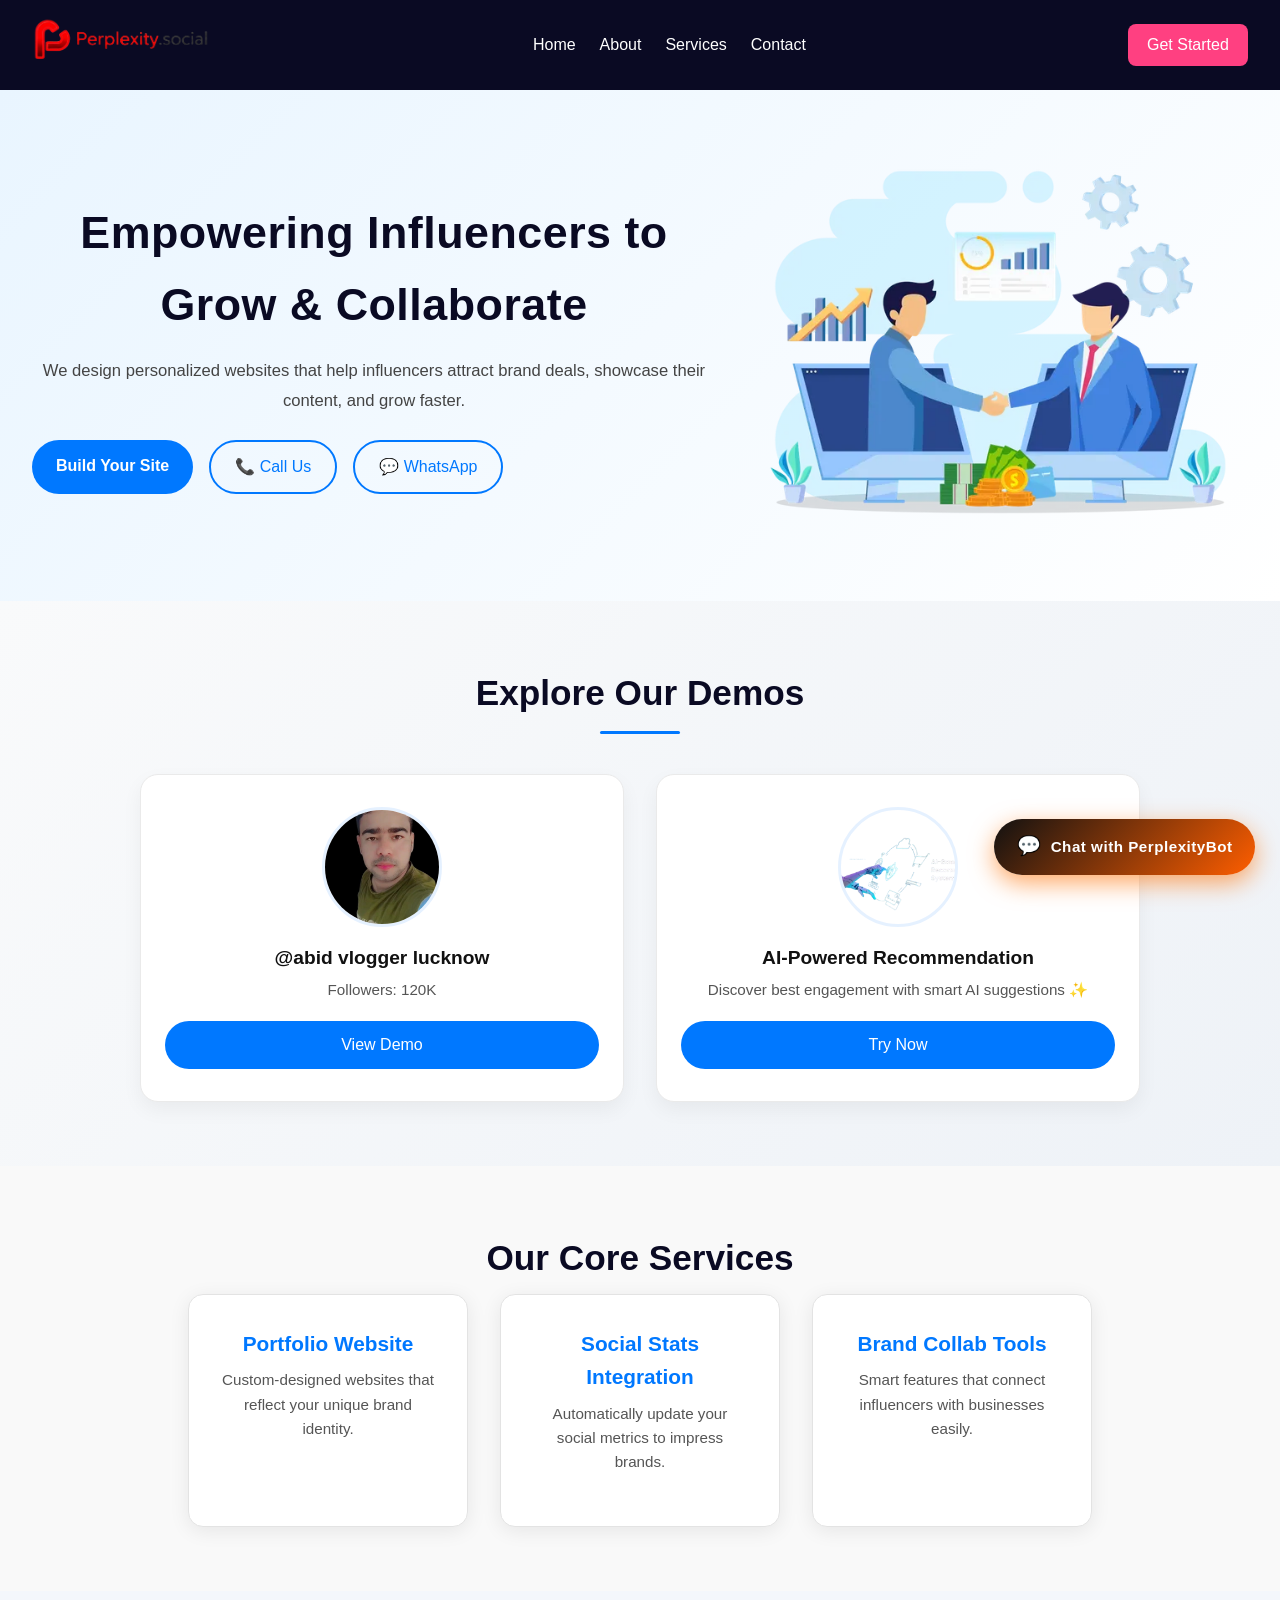
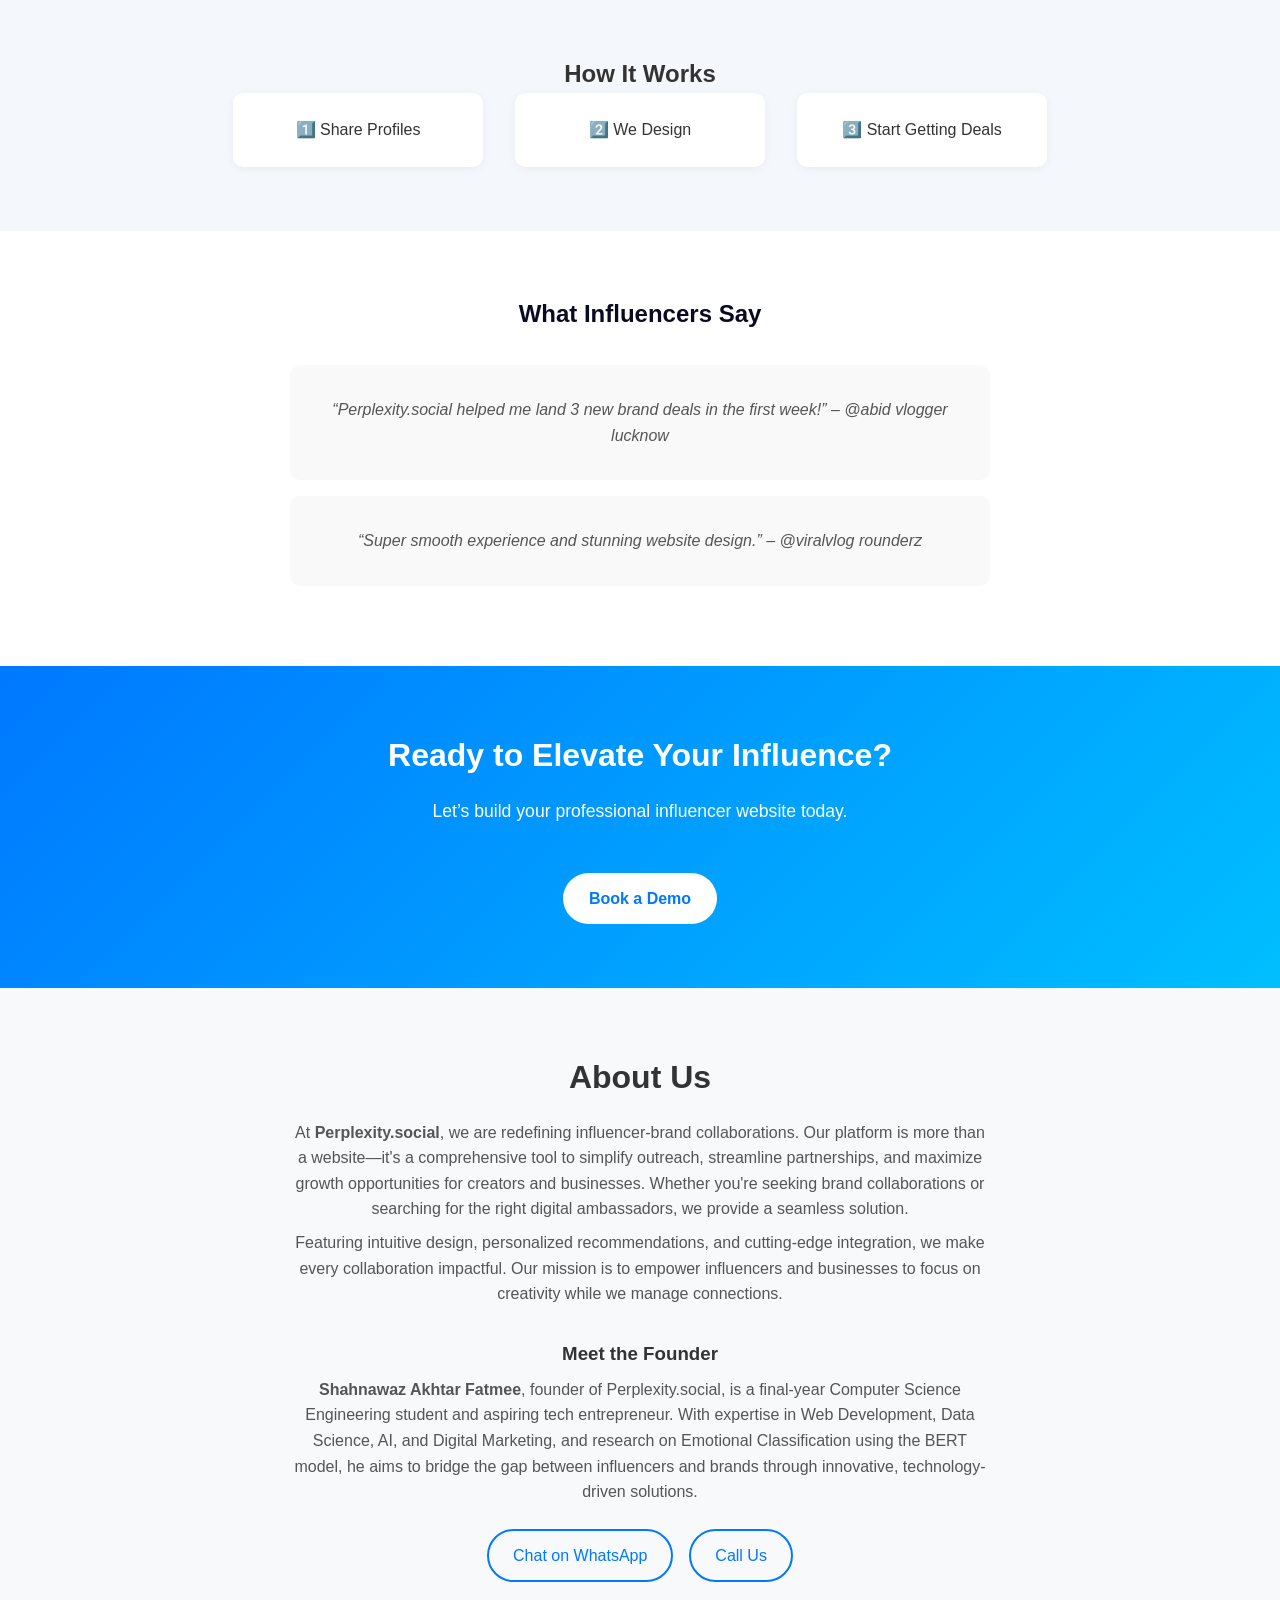
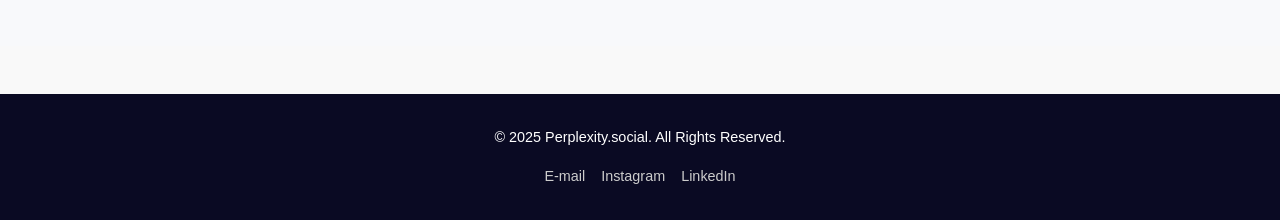
==== index.html @ 4606935e "Initial commit of updated website" ====
<!DOCTYPE html>
<html lang="en">
<head>
  <meta charset="UTF-8">
  <meta name="viewport" content="width=device-width, initial-scale=1.0">
  <title>Perplexity.social | Empowering Influencers</title>
  <meta name="description" content="Perplexity.social helps influencers grow by providing personalized websites, brand collab tools, and seamless social media integration. Connect with brands and expand your influence today.">
  <link rel="stylesheet" href="assets/css/style.css">
</head>
<body>

  <!-- ====== Navigation Bar ====== -->
 <nav>
  <div class="logo">
    <img src="assets/images/logowala.png" alt="Perplexity.social Logo" class="logo-img">
  </div>
  <div class="menu-toggle" id="mobile-menu">
    <span></span>
    <span></span>
    <span></span>
  </div>
  <ul class="nav-links">
    <li><a href="#home">Home</a></li>
    <li><a href="#about">About</a></li>
    <li><a href="services.html">Services</a></li>
    <li><a href="contact.html">Contact</a></li>
  </ul>
  <a href="contact.html" class="btn">Get Started</a>
</nav>

  <!-- ====== Hero Section ====== -->
 <section id="home" class="hero section">
  <div class="hero-content">
    <h1>Empowering Influencers to Grow & Collaborate</h1>
    <p>We design personalized websites that help influencers attract brand deals, showcase their content, and grow faster.</p>
    <div class="hero-buttons">
      <a href="contact.html" class="btn-primary">Build Your Site</a>
      <a href="tel:8986923909" class="btn-secondary">📞 Call Us</a>
      <a href="https://wa.me/918986923909" target="_blank" class="btn-secondary">💬 WhatsApp</a>
    </div>
  </div>
  <div class="hero-image">
    <img src="assets/images/8184485.webp" alt="Hero Image">
  </div>
</section>

<!-- ====== Demo Section ====== -->
<section class="demo section">
  <h2>Explore Our Demos</h2>
  
  <div class="demo-content">
    <!-- Influencer Portfolio Demo -->
    <div class="demo-box">
      <img src="assets/images/abid_pic.jpg" alt="Demo Influencer">
      <h3>@abid vlogger lucknow</h3>
      <p>Followers: 120K</p>
      <a href="https://abidvlogger.netlify.app/" target="_blank" class="btn-primary">View Demo</a>
    </div>

    <!-- AI Recommendation Demo -->
    <div class="demo-box">
      <img src="assets/images/ai_image.png" alt="AI Recommendation">
      <h3>AI-Powered Recommendation</h3>
      <p>Discover best engagement with smart AI suggestions ✨</p>
      <a href="https://ai-powered-video-views-predictor.onrender.com/" target="_blank" class="btn-primary">Try Now</a>
    </div>
  </div>
</section>


<script>
  function openAIModel() {
    window.open("https://ai-powered-video-views-predictor.onrender.com/", "_blank");
  }
</script>

<script>
  function openStreamlitApp() {
    // Replace with your actual Render URL
    const streamlitURL = "https://ai-powered-video-views-predictor.onrender.com/";
    window.open(streamlitURL, "_blank"); // opens in a new tab
  }
</script>

  <!-- ====== Services Section ====== -->
<section class="services section">
  <h2>Our Core Services</h2>
  <div class="service-cards">
    <div class="card">
      <h3>Portfolio Website</h3>
      <p>Custom-designed websites that reflect your unique brand identity.</p>
    </div>
    <div class="card">
      <h3>Social Stats Integration</h3>
      <p>Automatically update your social metrics to impress brands.</p>
    </div>
    <div class="card">
      <h3>Brand Collab Tools</h3>
      <p>Smart features that connect influencers with businesses easily.</p>
    </div>
  </div>
</section>

  <!-- ====== How It Works ====== -->
<section class="how-it-works section">
  <h2>How It Works</h2>
  <div class="steps">
    <div class="step">1️⃣ Share Profiles</div>
    <div class="step">2️⃣ We Design</div>
    <div class="step">3️⃣ Start Getting Deals</div>
  </div>
</section>

  <!-- ====== Testimonials ====== -->
<section class="testimonials section">
  <h2>What Influencers Say</h2>
  <blockquote>“Perplexity.social helped me land 3 new brand deals in the first week!” – @abid vlogger lucknow</blockquote>
  <blockquote>“Super smooth experience and stunning website design.” – @viralvlog rounderz</blockquote>
</section>

  <!-- ====== Final CTA ====== -->
<section class="cta section">
  <h2>Ready to Elevate Your Influence?</h2>
  <p>Let’s build your professional influencer website today.</p>
  <a href="contact.html" class="btn-primary">Book a Demo</a>
</section>

  <!-- ====== About Us Section (Moved Above Footer) ====== -->
<section class="about section" id="about">
  <h2>About Us</h2>
  <p>
    At <strong>Perplexity.social</strong>, we are redefining influencer-brand collaborations. 
    Our platform is more than a website—it's a comprehensive tool to simplify outreach, streamline partnerships, and maximize growth opportunities for creators and businesses. 
    Whether you're seeking brand collaborations or searching for the right digital ambassadors, we provide a seamless solution.
  </p>
  <p>
    Featuring intuitive design, personalized recommendations, and cutting-edge integration, we make every collaboration impactful. 
    Our mission is to empower influencers and businesses to focus on creativity while we manage connections.
  </p>
  
  <div class="founder">
    <h3>Meet the Founder</h3>
    <p>
      <strong>Shahnawaz Akhtar Fatmee</strong>, founder of Perplexity.social, is a final-year Computer Science Engineering student and aspiring tech entrepreneur. With expertise in Web Development, Data Science, AI, and Digital Marketing, and research on Emotional Classification using the BERT model, he aims to bridge the gap between influencers and brands through innovative, technology-driven solutions.
  </div>

  <div class="contact-buttons">
    <a href="https://wa.me/918986923909" target="_blank" class="btn-whatsapp">Chat on WhatsApp</a>
    <a href="tel:+918986923909" class="btn-call">Call Us</a>
  </div>
</section>

  <!-- ====== Footer ====== -->
<footer>
  <p>© 2025 Perplexity.social. All Rights Reserved.</p>
  <div class="social-icons">
    <a href= "mailto:shahnawzak@gmail.com">E-mail</a>
    <a href="https://www.instagram.com/fatmee_akhtar?igsh=NjlhZzJ2NGJ3bDJt" target="_blank">Instagram</a>
    <a href="https://www.linkedin.com/in/shahnawaz-akhtar-fatmee-a36704211?utm_source=share&utm_campaign=share_via&utm_content=profile&utm_medium=android_app"
 target="_blank">LinkedIn</a>
  </div>
<!-- ====== Chatbot Widget ====== -->
<div id="chatbot-container">
  <div id="chatbot-icon">
    <span class="chatbot-icon-emoji">💬</span>
    <span class="chatbot-icon-text">Chat with PerplexityBot</span>
  </div>

  <div id="chatbot-body" class="hidden">
    <div id="chatbot-header">
      <span class="chatbot-title">PerplexityBot</span>
      <span id="chatbot-close">✖</span>
    </div>

    <div id="chat-output"></div>

    <div id="chat-input-area">
      <input type="text" id="chat-input" placeholder="Type your message..." />
      <button id="send-btn">Send</button>
    </div>
  </div>
</div>
<script src="assets/js/script.js" defer></script>

</body>
</html>
---- assets/css/style.css ----
/* -------------------- GLOBAL STYLES -------------------- */
* {
  margin: 0;
  padding: 0;
  box-sizing: border-box;
  scroll-behavior: smooth;
}

body {
  font-family: 'Poppins', sans-serif;
  background-color: #ffffff;
  color: #333;
  line-height: 1.6;
}

a {
  text-decoration: none;
  color: inherit;
}

h1, h2, h3 {
  font-weight: 600;
}

section {
  padding: 4rem 2rem;
}

.section {
  position: relative;
}

/* -------------------- NAVIGATION -------------------- */
nav {
  display: flex;
  align-items: center;
  justify-content: space-between;
  padding: 1rem 2rem;
  background: #0a0a23;
  position: sticky;
  top: 0;
  z-index: 1000;
}

.logo-img {
  height: 50px;
  transition: transform 0.3s ease;
}


.nav-links {
  display: flex;
  list-style: none;
  gap: 2rem;
}

.nav-links li a {
  color: #fff;
  font-weight: 500;
  transition: color 0.3s ease, transform 0.3s ease;
}

.nav-links li a:hover {
  color: #00bfff;
  transform: translateY(-2px);
}

.btn {
  background: #00bfff;
  color: #fff;
  padding: 0.6rem 1.2rem;
  border-radius: 30px;
  font-weight: 600;
  transition: background 0.3s ease, transform 0.3s ease;
}

.btn:hover {
  background: #0099cc;
  transform: translateY(-2px);
}

/* Hamburger Menu */
.menu-toggle {
  display: none;
  flex-direction: column;
  gap: 5px;
  cursor: pointer;
}

/* -------------------- Hamburger Menu -------------------- */
.menu-toggle {
  display: none;
  flex-direction: column;
  justify-content: space-between;
  width: 30px;
  height: 22px;
  cursor: pointer;
  z-index: 1001;
}

.menu-toggle span {
  display: block;
  height: 3px;
  width: 100%;
  background: #fff;
  border-radius: 2px;
  transition: all 0.4s ease;
}

/* Hamburger open → X animation */
.menu-toggle.open span:nth-child(1) {
  transform: rotate(45deg) translate(5px, 5px);
}

.menu-toggle.open span:nth-child(2) {
  opacity: 0;
}

.menu-toggle.open span:nth-child(3) {
  transform: rotate(-45deg) translate(5px, -5px);
}

/* -------------------- Mobile Nav -------------------- */
@media (max-width: 768px) {
  .nav-links {
    position: fixed;
    top: 0;
    right: -100%;
    width: 70%;
    height: 100vh;
    background: #0a0a23;
    flex-direction: column;
    align-items: center;
    justify-content: center;
    gap: 2rem;
    transition: right 0.5s ease;
    opacity: 0;
    visibility: hidden;
  }

  /* When active → slide in with fade */
  .nav-links.active {
    right: 0;
    opacity: 1;
    visibility: visible;
  }

  .nav-links li a {
    font-size: 1.3rem;
    color: #fff;
    transition: transform 0.3s ease, color 0.3s ease;
  }

  .nav-links li a:hover {
    color: #00bfff;
    transform: translateX(5px);
  }

  .menu-toggle {
    display: flex;
  }

  .btn {
    display: none;
  }

  /* Animate menu items individually */
  .nav-links li {
    opacity: 0;
    transform: translateX(30px);
    animation: menuFade 0.5s forwards;
  }

  .nav-links.active li:nth-child(1) { animation-delay: 0.1s; }
  .nav-links.active li:nth-child(2) { animation-delay: 0.2s; }
  .nav-links.active li:nth-child(3) { animation-delay: 0.3s; }
  .nav-links.active li:nth-child(4) { animation-delay: 0.4s; }

  @keyframes menuFade {
    0% { opacity: 0; transform: translateX(30px); }
    100% { opacity: 1; transform: translateX(0); }
  }
}

/* -------------------- HERO SECTION -------------------- */
.hero {
  display: flex;
  align-items: center;
  justify-content: space-between;
  gap: 2rem;
  background: linear-gradient(135deg, #e9f5ff, #ffffff);
}

.hero-content {
  flex: 1;
  animation: slideInLeft 1s ease forwards;
}

.hero h1 {
  font-size: 2.5rem;
  color: #0a0a23;
  margin-bottom: 1rem;
}

.hero p {
  font-size: 1.1rem;
  color: #555;
  margin-bottom: 1.5rem;
}

.hero-buttons {
  display: flex;
  gap: 1rem;
  flex-wrap: wrap;
}

.btn-primary {
  background: #0078ff;
  color: #fff;
  padding: 0.8rem 1.5rem;
  border-radius: 30px;
  font-weight: 600;
  transition: all 0.3s ease;
}

.btn-primary:hover {
  background: #005fcc;
  transform: translateY(-2px);
}

.btn-secondary {
  background: transparent;
  border: 2px solid #0078ff;
  color: #0078ff;
  padding: 0.75rem 1.5rem;
  border-radius: 30px;
  transition: all 0.3s ease;
}

.btn-secondary:hover {
  background: #0078ff;
  color: #fff;
  transform: translateY(-2px);
}

.hero-image img {
  max-width: 500px;
  width: 100%;
  border-radius: 15px;
  animation: slideInRight 1s ease forwards;
}

/* -------------------- DEMO SECTION (Compact + Sleek) -------------------- */
/* ====== Demo Section Styling ====== */
.demo {
  text-align: center;
  padding: 4rem 2rem;
  background: linear-gradient(135deg, #f9fafb, #eef2f7);
  font-family: 'Poppins', sans-serif;
}

.demo h2 {
  font-size: 2.2rem;
  color: #0a0a23;
  font-weight: 600;
  margin-bottom: 2.5rem;
  position: relative;
}

.demo h2::after {
  content: "";
  display: block;
  width: 80px;
  height: 3px;
  background: #0078ff;
  margin: 0.6rem auto 0;
  border-radius: 5px;
}

/* Responsive Flex Container */
.demo-content {
  display: flex;
  justify-content: center;
  align-items: stretch;
  gap: 2rem;
  flex-wrap: wrap;
  max-width: 1000px;
  margin: 0 auto;
}

/* Demo Cards */
.demo-box {
  flex: 1 1 320px;
  background: #fff;
  border-radius: 18px;
  padding: 2rem 1.5rem;
  box-shadow: 0 8px 20px rgba(0,0,0,0.05);
  border: 1px solid #eaeaea;
  text-align: center;
  transition: all 0.3s ease-in-out;
  display: flex;
  flex-direction: column;
  justify-content: space-between;
}

.demo-box:hover {
  transform: translateY(-8px) scale(1.02);
  box-shadow: 0 15px 35px rgba(0,0,0,0.08);
  border-color: #0078ff2a;
}

/* Images */
.demo-box img {
  border-radius: 50%;
  width: 120px;
  height: 120px;
  object-fit: cover;
  margin: 0 auto 1rem;
  border: 3px solid #0078ff1a;
  transition: transform 0.3s ease;
}

.demo-box:hover img {
  transform: scale(1.05);
  border-color: #0078ff;
}

/* Text */
.demo-box h3 {
  color: #111;
  font-size: 1.2rem;
  font-weight: 600;
  margin-bottom: 0.3rem;
}

.demo-box p {
  color: #555;
  font-size: 0.95rem;
  line-height: 1.5;
  margin-bottom: 1.2rem;
}

/* Button */
.demo .btn-primary {
  background: #0078ff;
  color: #fff;
  padding: 0.7rem 1.5rem;
  border-radius: 30px;
  text-decoration: none;
  font-weight: 500;
  transition: background 0.3s ease, transform 0.3s ease;
}

.demo .btn-primary:hover {
  background: #005fcc;
  transform: translateY(-3px);
}

/* ====== RESPONSIVE DESIGN ====== */
@media (max-width: 768px) {
  .demo h2 {
    font-size: 1.8rem;
  }

  .demo-box {
    flex: 1 1 100%;
    max-width: 400px;
  }

  .demo-content {
    gap: 1.5rem;
  }
}



/* -------------------- SERVICES SECTION -------------------- */
.services {
  text-align: center;
}

.service-cards {
  display: flex;
  flex-wrap: wrap;
  justify-content: center;
  gap: 1.5rem;
}

.card {
  background: #fff;
  border: 1px solid #e3e3e3;
  border-radius: 12px;
  padding: 2rem;
  width: 300px;
  transition: all 0.3s ease;
  box-shadow: 0 2px 5px rgba(0,0,0,0.05);
}

.card:hover {
  transform: translateY(-5px);
  box-shadow: 0 6px 15px rgba(0,0,0,0.1);
}

.card h3 {
  color: #0078ff;
  margin-bottom: 0.5rem;
}

/* -------------------- HOW IT WORKS -------------------- */
.how-it-works {
  background: #f4f7fc;
  text-align: center;
}

.steps {
  display: flex;
  flex-wrap: wrap;
  justify-content: center;
  gap: 2rem;
}

.step {
  background: #fff;
  border-radius: 10px;
  width: 250px;
  padding: 1.5rem;
  box-shadow: 0 2px 10px rgba(0,0,0,0.05);
  transition: transform 0.3s ease, box-shadow 0.3s ease;
}

.step:hover {
  transform: translateY(-5px);
  box-shadow: 0 6px 15px rgba(0,0,0,0.1);
}

.step h3 {
  color: #0078ff;
  margin-bottom: 0.5rem;
}

/* -------------------- TESTIMONIALS -------------------- */
.testimonials {
  text-align: center;
  background: #fff;
}

.testimonials h2 {
  color: #0a0a23;
  margin-bottom: 2rem;
}

.testimonials blockquote {
  font-style: italic;
  max-width: 700px;
  margin: 1rem auto;
  color: #555;
  background: #f9f9f9;
  padding: 2rem;
  border-radius: 10px;
  transition: transform 0.3s ease;
}

.testimonials blockquote:hover {
  transform: translateY(-3px);
}

/* -------------------- ABOUT US -------------------- */
.about {
  text-align: center;
  background: #f8f9fb;
}

.about h2 {
  font-size: 2rem;
  margin-bottom: 1rem;
}

.about p {
  max-width: 700px;
  margin: 0.5rem auto;
  color: #555;
  line-height: 1.6;
}

.founder {
  margin-top: 2rem;
}

.contact-buttons {
  margin-top: 1.5rem;
  display: flex;
  gap: 1rem;
  justify-content: center;
  flex-wrap: wrap;
}

.btn-whatsapp, .btn-call {
  padding: 0.75rem 1.5rem;
  border-radius: 30px;
  border: 2px solid #0078ff;
  color: #0078ff;
  transition: all 0.3s ease;
}

.btn-whatsapp:hover, .btn-call:hover {
  background: #0078ff;
  color: #fff;
  transform: translateY(-2px);
}

/* -------------------- CTA -------------------- */
.cta {
  text-align: center;
  background: linear-gradient(135deg, #0078ff, #00bfff);
  color: #fff;
}

.cta a {
  display: inline-block;
  background: #fff;
  color: #0078ff;
  padding: 0.8rem 1.5rem;
  border-radius: 30px;
  font-weight: 600;
  margin-top: 1rem;
  transition: all 0.3s ease;
}

.cta a:hover {
  background: #e9f5ff;
  transform: translateY(-2px);
}

/* -------------------- FOOTER -------------------- */
footer {
  text-align: center;
  background: #0a0a23;
  color: #ccc;
  padding: 1.5rem 2rem;
  font-size: 0.9rem;
}

footer .social-icons {
  display: flex;
  justify-content: center;
  gap: 1rem;
  margin-top: 0.5rem;
}

footer .social-icons a {
  color: #ccc;
  transition: color 0.3s ease;
}

footer .social-icons a:hover {
  color: #00bfff;
}

/* -------------------- ANIMATIONS -------------------- */
@keyframes slideInLeft {
  0% { opacity: 0; transform: translateX(-50px);}
  100% { opacity: 1; transform: translateX(0);}
}

@keyframes slideInRight {
  0% { opacity: 0; transform: translateX(50px);}
  100% { opacity: 1; transform: translateX(0);}
}

/* -------------------- RESPONSIVE -------------------- */
@media (max-width: 1024px) {
  .hero {
    flex-direction: column-reverse;
    text-align: center;
  }

  .hero-image img {
    max-width: 80%;
  }
}

@media (max-width: 768px) {
  .nav-links {
    position: fixed;
    right: -100%;
    top: 0;
    height: 100vh;
    width: 60%;
    background: #0a0a23;
    flex-direction: column;
    align-items: center;
    justify-content: center;
    gap: 2rem;
    transition: 0.3s;
    z-index: 999;
  }

  .nav-links.active {
    right: 0;
  }

  .menu-toggle {
    display: flex;
  }

  .btn {
    display: none;
  }

  .hero h1 {
    font-size: 2rem;
  }

  .hero p {
    font-size: 1rem;
  }

  .service-cards {
    flex-direction: column;
    align-items: center;
  }

  .steps {
    flex-direction: column;
    align-items: center;
  }
}

/* ===================== SERVICES PAGE STYLES ===================== */

.services-hero {
  display: flex;
  flex-direction: column;
  align-items: center;
  justify-content: center;
  width: 100%;
  background: linear-gradient(135deg, #f8fbff, #ffffff);
  overflow: hidden;
  padding: clamp(3rem, 5vw, 4rem) 1.5rem 0;
  position: relative;
}

/* 🧠 TEXT CONTENT */
.hero-content {
  max-width: 850px;
  text-align: center;
  animation: fadeIn 1s ease forwards;
  z-index: 2;
  position: relative;
}

.hero-content h1 {
  font-size: clamp(2rem, 3.5vw, 3rem);
  font-weight: 700;
  color: #0a0a23;
  margin-bottom: 1rem;
  letter-spacing: 0.5px;
}

.hero-content p {
  font-size: clamp(1rem, 1.3vw, 1.2rem);
  color: #444;
  margin-bottom: 1.5rem;
  line-height: 1.8;
  max-width: 700px;
  margin-inline: auto;
}

.services-list {
  list-style: none;
  padding: 0;
  margin: 1.5rem 0 0;
  display: flex;
  flex-wrap: wrap;
  justify-content: center;
  gap: 1.2rem;
}

.services-list li {
  background: #eef6ff;
  padding: 0.6rem 1.2rem;
  border-radius: 1.5rem;
  font-weight: 500;
  color: #0a0a23;
  transition: all 0.3s ease;
  font-size: 0.95rem;
}

.services-list li:hover {
  background: #d4e9ff;
  transform: translateY(-2px);
}

/* 🖼️ HERO IMAGE SECTION */
.hero-banner {
  position: relative;
  width: 100%;
  height: 85vh;
  margin-top: 2rem;
  overflow: hidden;
}

.hero-banner img {
  width: 100%;
  height: 100%;
  object-fit: cover;
  object-position: center;
  display: block;
  border-radius: 0;
}

/* ✨ GRADIENT OVERLAY FOR DEPTH */
.hero-banner::after {
  content: "";
  position: absolute;
  inset: 0;
  background: linear-gradient(to top, rgba(0, 0, 0, 0.35), rgba(0, 0, 0, 0.05));
  z-index: 1;
}

/* 💻 RESPONSIVENESS */
@media (max-width: 1024px) {
  .services-hero {
    padding: 2.5rem 1rem 0;
  }

  .hero-banner {
    height: 65vh;
  }

  .hero-content p {
    font-size: 1rem;
  }
}

@media (max-width: 768px) {
  .hero-content h1 {
    font-size: 1.9rem;
  }

  .hero-banner {
    height: 55vh;
  }

  .services-list {
    gap: 0.7rem;
  }

  .services-list li {
    font-size: 0.9rem;
    padding: 0.5rem 1rem;
  }
}

@media (max-width: 480px) {
  .hero-banner {
    height: 50vh;
  }

  .hero-content p {
    font-size: 0.95rem;
  }
}

/* 🔥 ANIMATIONS */
@keyframes fadeIn {
  0% { opacity: 0; transform: translateY(25px); }
  100% { opacity: 1; transform: translateY(0); }
}


/* ---- Core Services Section ---- */
.services h2 {
  text-align: center;
  font-size: 2.2rem;
  color: #0a0a23;
  margin-bottom: 0.5rem;
}

.services .section-subtitle {
  text-align: center;
  color: #555;
  margin-bottom: 3rem;
  max-width: 700px;
  margin-left: auto;
  margin-right: auto;
}

.service-cards {
  display: flex;
  flex-wrap: wrap;
  justify-content: center;
  gap: 2rem;
}

.service-cards .card {
  background: #fff;
  border-radius: 15px;
  padding: 2rem;
  width: 280px;
  text-align: center;
  box-shadow: 0 4px 20px rgba(0,0,0,0.08);
  transition: transform 0.3s ease, box-shadow 0.3s ease;
}

.service-cards .card:hover {
  transform: translateY(-10px);
  box-shadow: 0 12px 25px rgba(0,0,0,0.15);
}

.service-cards .card img {
  max-width: 100px;
  margin-bottom: 1rem;
}

.service-cards .card h3 {
  font-size: 1.3rem;
  color: #0078ff;
  margin-bottom: 0.5rem;
}

.service-cards .card p {
  font-size: 0.95rem;
  color: #555;
  margin-bottom: 1.2rem;
}

.service-cards .card .btn-primary {
  display: inline-block;
  background: #0078ff;
  color: #fff;
  padding: 0.6rem 1.4rem;
  border-radius: 25px;
  font-weight: 600;
  transition: background 0.3s ease;
}

.service-cards .card .btn-primary:hover {
  background: #005fcc;
}

/* ---- Why Choose Us Section ---- */
.why-us {
  display: flex;
  flex-direction: column;
  align-items: center;
  padding: 4rem 2rem;
  background: #f4f7fc; /* same background */
}

.why-us h2 {
  text-align: center;
  font-size: 2rem;
  margin-bottom: 2rem;
  color: #0a0a23;
}

.why-us-content {
  width: 100%;
  display: flex;
  justify-content: center;
}

.why-image {
  max-width: 800px;
  width: 100%;
  text-align: center;
}

.why-image img {
  max-width: 100%;
  height: auto; /* maintains aspect ratio */
  border-radius: 15px;
  box-shadow: 0 8px 25px rgba(0,0,0,0.1);
  transition: transform 0.3s ease;
}




/* ---- Call to Action Section ---- */
.cta.section {
  text-align: center;
  padding: 4rem 2rem;
  background: linear-gradient(135deg, #0078ff, #00bfff);
  color: #fff;
}

.cta.section h2 {
  font-size: 2rem;
  margin-bottom: 1rem;
}

.cta.section p {
  font-size: 1.1rem;
  margin-bottom: 2rem;
}

.cta.section .btn-primary {
  background: #fff;
  color: #0078ff;
  padding: 0.8rem 1.6rem;
  border-radius: 30px;
  font-weight: 600;
  transition: all 0.3s ease;
}

.cta.section .btn-primary:hover {
  background: #e9f5ff;
}

/* ---- Animations ---- */
@keyframes fadeInLeft {
  0% { opacity: 0; transform: translateX(-30px); }
  100% { opacity: 1; transform: translateX(0); }
}

@keyframes fadeInRight {
  0% { opacity: 0; transform: translateX(30px); }
  100% { opacity: 1; transform: translateX(0); }
}

/* ---- Responsive ---- */
@media (max-width: 1024px) {
  .services-hero {
    flex-direction: column-reverse;
    text-align: center;
  }

  .services-hero .hero-content,
  .services-hero .hero-image {
    max-width: 100%;
  }

  .why-us-content {
    flex-direction: column-reverse;
    text-align: center;
  }
}

@media (max-width: 768px) {
  .service-cards {
    flex-direction: column;
    align-items: center;
  }

  .service-cards .card {
    width: 90%;
  }

  .why-text ul li {
    font-size: 0.95rem;
  }

  .cta.section h2 {
    font-size: 1.6rem;
  }
}

/* -------------------- contact page -------------------- */
 /* ===== Global Reset ===== */
* {
  margin: 0;
  padding: 0;
  box-sizing: border-box;
  font-family: 'Arial', sans-serif;
}

html, body {
  width: 100%;
  overflow-x: hidden; /* Fix horizontal scroll */
  line-height: 1.6;
  background: #f9f9f9;
}

a {
  text-decoration: none;
  color: inherit;
}

/* ===== Navigation Bar ===== */
nav {
  display: flex;
  align-items: center;
  justify-content: space-between;
  padding: 1rem 2rem;
  background: #0a0a23;
  color: #fff;
  position: sticky;
  top: 0;
  z-index: 100;
}

.logo-img {
  height: 50px;
}

.nav-links {
  list-style: none;
  display: flex;
  gap: 1.5rem;
  align-items: center;
}

.nav-links li a {
  color: #fff;
  font-weight: 500;
  transition: color 0.3s;
}

.nav-links li a:hover {
  color: #ff4081;
}

.btn {
  padding: 0.5rem 1.2rem;
  background: #ff4081;
  color: #fff;
  border-radius: 8px;
  font-weight: 500;
  transition: background 0.3s ease;
}

.btn:hover {
  background: #e62e6b;
}

.menu-toggle {
  display: none;
  flex-direction: column;
  cursor: pointer;
  gap: 5px;
}

.menu-toggle span {
  display: block;
  width: 25px;
  height: 3px;
  background: #fff;
}

@media(max-width: 768px) {
  .nav-links {
    position: absolute;
    top: 70px;
    right: 0;
    background: #000;
    flex-direction: column;
    width: 200px;
    display: none;
    padding: 1rem;
    border-radius: 0 0 8px 8px;
  }

  .nav-links.active {
    display: flex;
  }

  .btn {
    display: none;
  }

  .menu-toggle {
    display: flex;
  }
}

/* ===== Hero Section ===== */
.hero-contact {
  display: flex;
  align-items: center;
  justify-content: center;
  text-align: center;
  height: 350px;
  background: url('../images/hero-placeholder.jpg') center/cover no-repeat;
  border-radius: 12px;
  margin: 1rem auto;
  max-width: 1200px;
}

.hero-contact div {
  background: rgba(0,0,0,0.4);
  padding: 2rem;
  border-radius: 12px;
  color: #fff;
  max-width: 700px;
}

.hero-contact h1 {
  font-size: 2.2rem;
  font-weight: bold;
  margin-bottom: 0.75rem;
}

.hero-contact p {
  font-size: 1.1rem;
  margin-bottom: 1.5rem;
}

/* ===== Contact Section ===== */
.container {
  max-width: 1200px;
  margin: 3rem auto;
  padding: 2rem 1rem;
  display: flex;
  gap: 2rem;
  flex-wrap: wrap;
  background: #f8f4ef; /* warm vintage tone */
  border-radius: 16px;
  box-shadow: 0 10px 25px rgba(0, 0, 0, 0.08);
  font-family: 'Georgia', serif;
  overflow: hidden;
}

.contact-left, 
.contact-right {
  flex: 1;
  min-width: 320px;
}

/* Left Side */
.contact-left h1 {
  font-size: 2.2rem;
  color: #2c1810;
  margin-bottom: 1rem;
  font-weight: 700;
  text-shadow: 0 1px 0 #fff;
}

.contact-left p {
  margin-bottom: 2rem;
  color: #4a3f35;
  line-height: 1.6;
}

/* Form */
.contact-form {
  display: flex;
  flex-direction: column;
  gap: 1rem;
}

.contact-form input,
.contact-form textarea {
  padding: 0.9rem 1.2rem;
  border: 1px solid #cbbda5;
  border-radius: 8px;
  font-size: 1rem;
  resize: vertical;
  background: #fffdf9;
  transition: box-shadow 0.2s ease, transform 0.2s ease;
}

.contact-form input:focus,
.contact-form textarea:focus {
  outline: none;
  box-shadow: 0 0 6px rgba(170, 130, 80, 0.4);
  transform: scale(1.01);
}

/* Button */
.contact-form button.contact-btn {
  background: linear-gradient(135deg, #a67b5b, #d4a373);
  color: #fff;
  padding: 0.85rem 1rem;
  border: none;
  border-radius: 8px;
  font-size: 1.05rem;
  cursor: pointer;
  transition: transform 0.25s ease, box-shadow 0.25s ease;
  font-family: 'Georgia', serif;
}

.contact-form button.contact-btn:hover {
  transform: translateY(-2px);
  box-shadow: 0 6px 15px rgba(166, 123, 91, 0.3);
}

/* Right Side */

.contact-right {
  display: flex;
  align-items: center;
  justify-content: center;
  background: #f8f4ef;
  border-radius: 12px;
  min-height: 400px; /* existing minimum height */
  position: relative;
  overflow: hidden;
}

.contact-right .contact-image {
  width: 100%;        /* full width */
  height: 300px;      /* adjust this height as needed */
  object-fit: cover;  /* keeps image covering area without distortion */
  border-radius: 12px;
}


/* ===== Footer ===== */
footer {
  background: #0a0a23;
  color: #fff;
  text-align: center;
  padding: 2rem 1rem;
  margin-top: 3rem;
}

footer p {
  margin-bottom: 1rem;
}

.social-icons {
  display: flex;
  justify-content: center;
  gap: 1rem;
  flex-wrap: wrap;
}

.social-icons a {
  color: #fff;
  transition: color 0.3s;
}

.social-icons a:hover {
  color: #ff4081;
}

/* ===== Mobile Responsiveness ===== */
@media (max-width: 1024px) {
  .hero-contact {
    height: 300px;
    margin: 1rem;
  }

  .hero-contact h1 {
    font-size: 1.8rem;
  }

  .hero-contact p {
    font-size: 1rem;
  }
}

@media (max-width: 768px) {
  .container {
    flex-direction: column;
    padding: 1.5rem;
  }

  .contact-right {
    min-height: 250px;
    margin-top: 1rem;
  }

  form#contact-form {
    display: flex;
    flex-direction: column;
    gap: 15px;
    padding-bottom: 80px;
  }

  .contact-form button.contact-btn {
    width: 100%;
    max-width: 320px;
    margin: 0 auto;
    display: block;
  }
}/* ===== Chatbot Container ===== */
#chatbot-container {
  position: fixed;
  bottom: 25px;
  right: 25px;
  z-index: 9999;
  font-family: "Poppins", sans-serif;
  box-sizing: border-box;
}

/* ===== Chatbot Icon ===== */
#chatbot-icon {
  display: flex;
  align-items: center;
  gap: 10px;
  background: linear-gradient(135deg, #111111, #ff5e00);
  color: #fff;
  padding: 0.8rem 1.4rem;
  border-radius: 50px;
  cursor: pointer;
  box-shadow: 0 8px 25px rgba(255, 111, 0, 0.6);
  transition: transform 0.3s ease, box-shadow 0.3s ease, background 0.4s ease;
  backdrop-filter: blur(8px);
}

#chatbot-icon:hover {
  transform: scale(1.12) rotate(3deg);
  background: linear-gradient(135deg, #ff6a00, #ff1a75);
  box-shadow: 0 10px 35px rgba(255, 81, 0, 0.75);
}

.chatbot-icon-emoji {
  font-size: 1.2rem;
}

.chatbot-icon-text {
  font-weight: 600;
  font-size: 0.95rem;
  white-space: nowrap;
  letter-spacing: 0.5px;
}

/* ===== Chat Body ===== */
#chatbot-body {
  width: 360px;
  max-height: 0;
  background: rgba(18, 18, 18, 0.85);
  border-radius: 18px;
  box-shadow: 0 20px 45px rgba(0, 0, 0, 0.4);
  overflow: hidden;
  display: flex;
  flex-direction: column;
  position: absolute;
  bottom: 65px;
  right: 0;
  opacity: 0;
  pointer-events: none;
  backdrop-filter: blur(16px);
  transition: all 0.45s cubic-bezier(0.4, 0, 0.2, 1);
}

#chatbot-body.show {
  max-height: 440px;
  opacity: 1;
  pointer-events: auto;
  animation: slideUp 0.4s ease;
}

/* ===== Chat Header ===== */
#chatbot-header {
  background: linear-gradient(135deg, #0d0d26, #20204a);
  color: #fff;
  padding: 1rem;
  display: flex;
  justify-content: space-between;
  align-items: center;
  font-weight: 600;
  border-top-left-radius: 18px;
  border-top-right-radius: 18px;
  letter-spacing: 0.4px;
  box-shadow: 0 3px 15px rgba(0, 0, 0, 0.2);
}

#chatbot-close {
  cursor: pointer;
  transition: transform 0.25s ease, color 0.25s ease;
}

#chatbot-close:hover {
  color: #ff4f81;
  transform: rotate(180deg);
}

/* ===== Chat Output ===== */
#chat-output {
  flex: 1;
  padding: 1rem;
  overflow-y: auto;
  font-size: 0.95rem;
  line-height: 1.5;
  display: flex;
  flex-direction: column;
  gap: 0.6rem;
  background: linear-gradient(180deg, #101010, #181828);
  scrollbar-width: thin;
  scrollbar-color: #ff4f81 #1a1a1a;
}

#chat-output::-webkit-scrollbar {
  width: 6px;
}

#chat-output::-webkit-scrollbar-thumb {
  background: #ff4f81;
  border-radius: 8px;
}

/* ===== Messages ===== */
#chat-output p {
  margin: 0;
  padding: 0.7rem 1rem;
  border-radius: 14px;
  max-width: 85%;
  word-wrap: break-word;
  position: relative;
  animation: fadeInUp 0.4s ease both;
}

/* User Message */
.user-message {
  background: linear-gradient(135deg, #ff4f81, #ff7b00);
  color: #fff;
  align-self: flex-end;
  text-align: right;
  border-bottom-right-radius: 0;
  box-shadow: 0 3px 10px rgba(255, 77, 77, 0.4);
}

/* Bot Message */
.bot-message {
  background: rgba(255, 255, 255, 0.12);
  color: #e5e5e5;
  align-self: flex-start;
  text-align: left;
  border-bottom-left-radius: 0;
  box-shadow: 0 2px 8px rgba(255, 255, 255, 0.1);
  backdrop-filter: blur(6px);
}

/* Typing indicator */
.bot-message.typing::after {
  content: "...";
  display: inline-block;
  animation: typingDots 1.2s infinite;
}

/* ===== Chat Input Area ===== */
#chat-input-area {
  display: flex;
  align-items: center;
  gap: 0.6rem;
  padding: 0.8rem 1rem;
  border-top: 1px solid rgba(255, 255, 255, 0.1);
  background: rgba(25, 25, 25, 0.9);
  backdrop-filter: blur(10px);
  box-sizing: border-box;
}

#chat-input {
  flex: 1;
  padding: 0.55rem 0.9rem;
  border: none;
  border-radius: 10px;
  font-size: 0.95rem;
  outline: none;
  background: rgba(255, 255, 255, 0.15);
  color: #fff;
  transition: background 0.3s ease;
  min-width: 0;
}

#chat-input::placeholder {
  color: #aaa;
}

#chat-input:focus {
  background: rgba(255, 255, 255, 0.25);
}

#send-btn {
  background: linear-gradient(135deg, #ff4f81, #ff7b00);
  color: #fff;
  border: none;
  padding: 0.6rem 1rem;
  border-radius: 10px;
  cursor: pointer;
  font-weight: 600;
  transition: all 0.3s ease;
  flex-shrink: 0;
}

#send-btn:hover {
  transform: scale(1.1);
  background: linear-gradient(135deg, #ff7b00, #ff4f81);
  box-shadow: 0 5px 20px rgba(255, 79, 129, 0.4);
}

/* ===== Animations ===== */
@keyframes fadeInUp {
  from { opacity: 0; transform: translateY(10px); }
  to { opacity: 1; transform: translateY(0); }
}

@keyframes typingDots {
  0%, 20% { content: "."; }
  40% { content: ".."; }
  60% { content: "..."; }
  100% { content: "."; }
}

@keyframes slideUp {
  from { transform: translateY(30px); opacity: 0; }
  to { transform: translateY(0); opacity: 1; }
}

/* ===== Responsive ===== */
@media (max-width: 480px) {
  #chatbot-container {
    bottom: 15px;
    right: 15px;
  }

  #chatbot-body {
    width: 92vw;
    bottom: 70px;
    right: 4vw;
  }

  #chat-input-area {
    gap: 0.5rem;
    padding: 0.7rem 0.8rem;
  }

  #chat-input {
    font-size: 0.9rem;
    padding: 0.5rem 0.8rem;
  }

  #send-btn {
    padding: 0.5rem 0.8rem;
    font-size: 0.85rem;
  }

  #chatbot-icon {
    padding: 0.5rem 0.9rem;
    gap: 6px;
  }

  .chatbot-icon-text {
    display: none;
  }
}
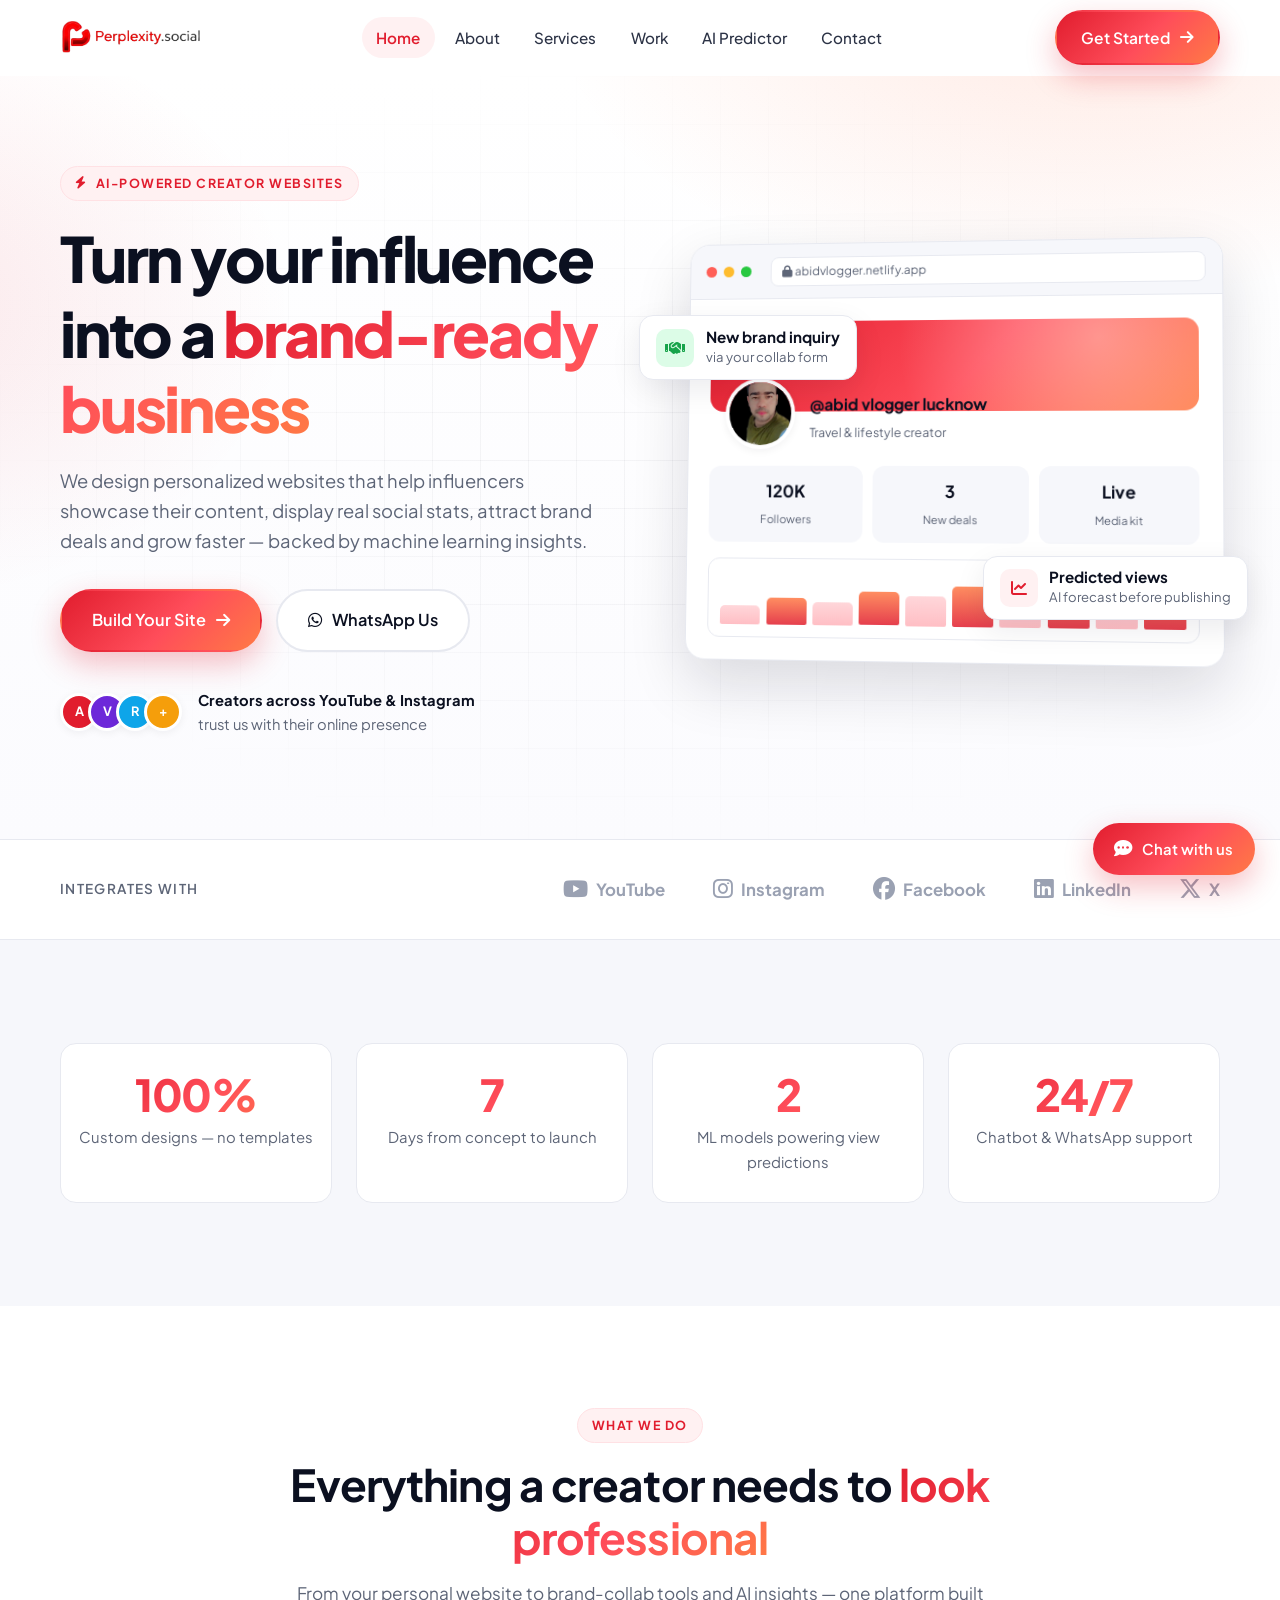
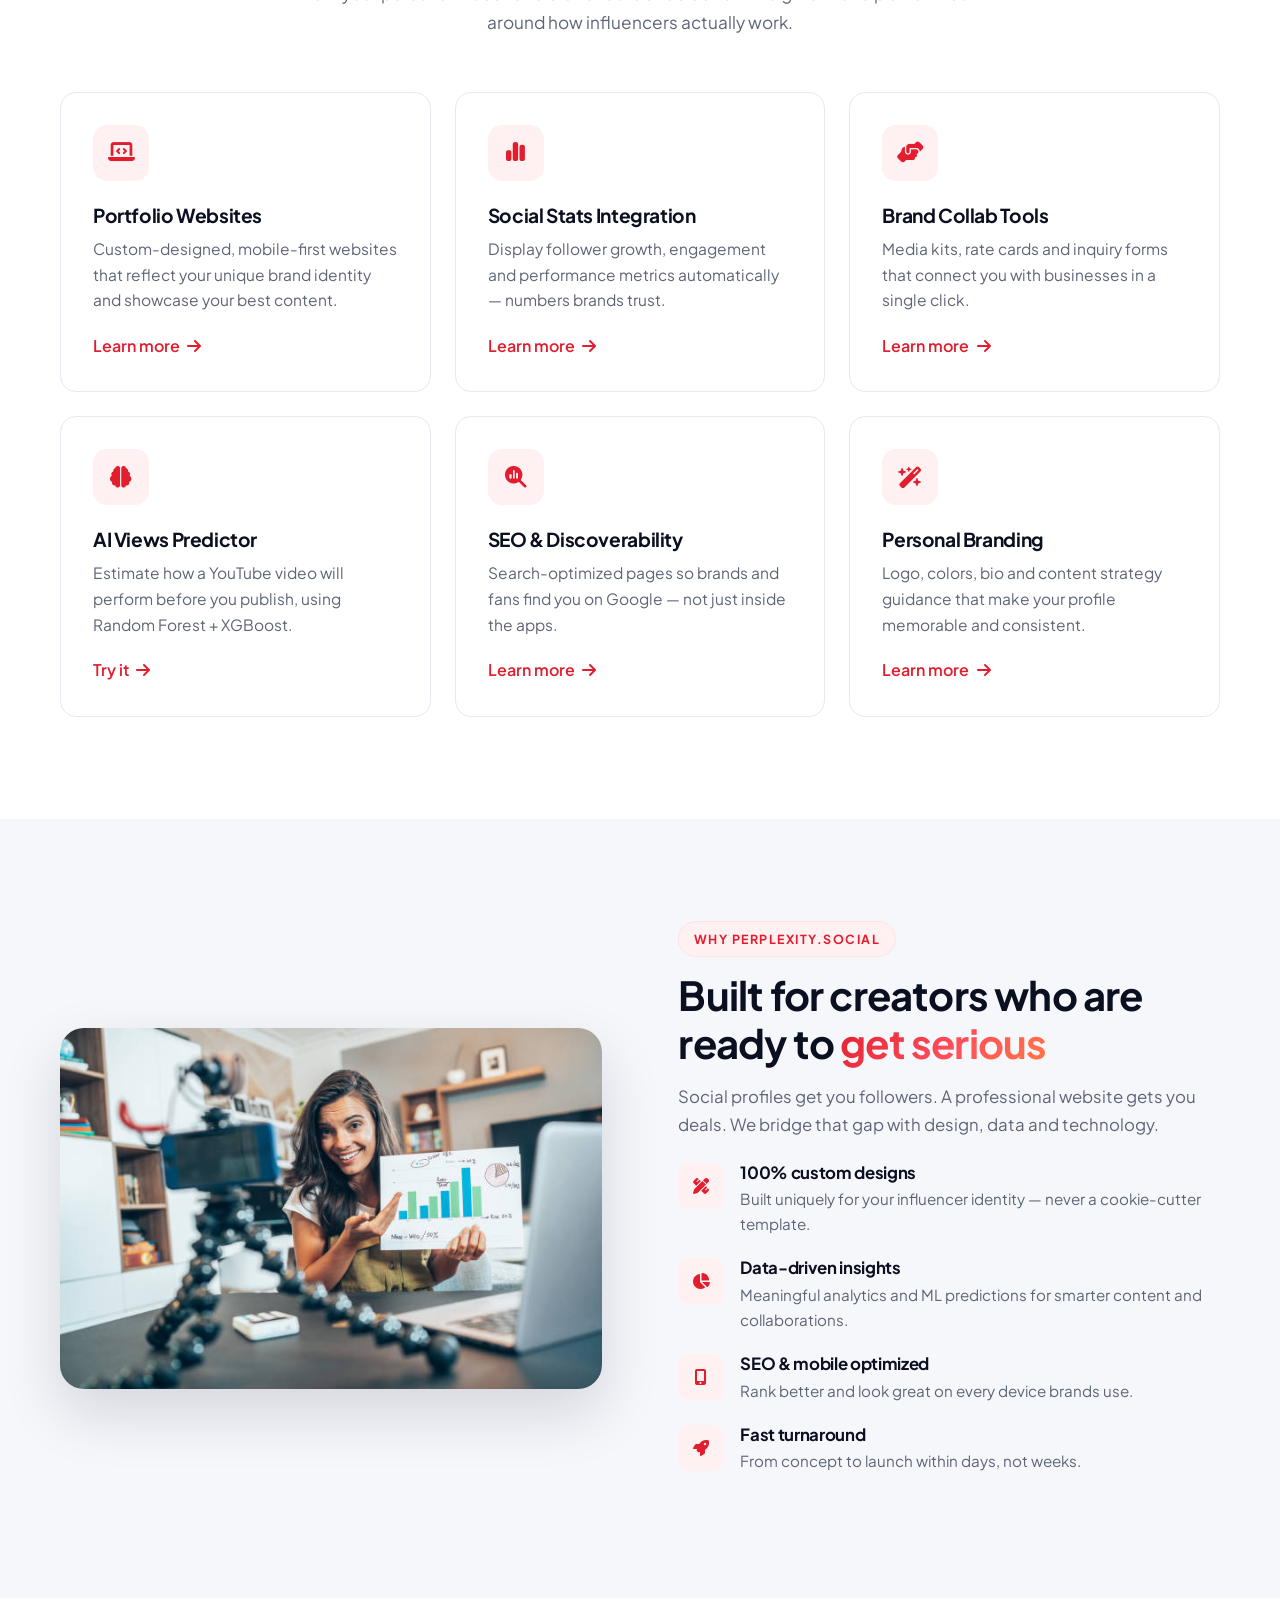
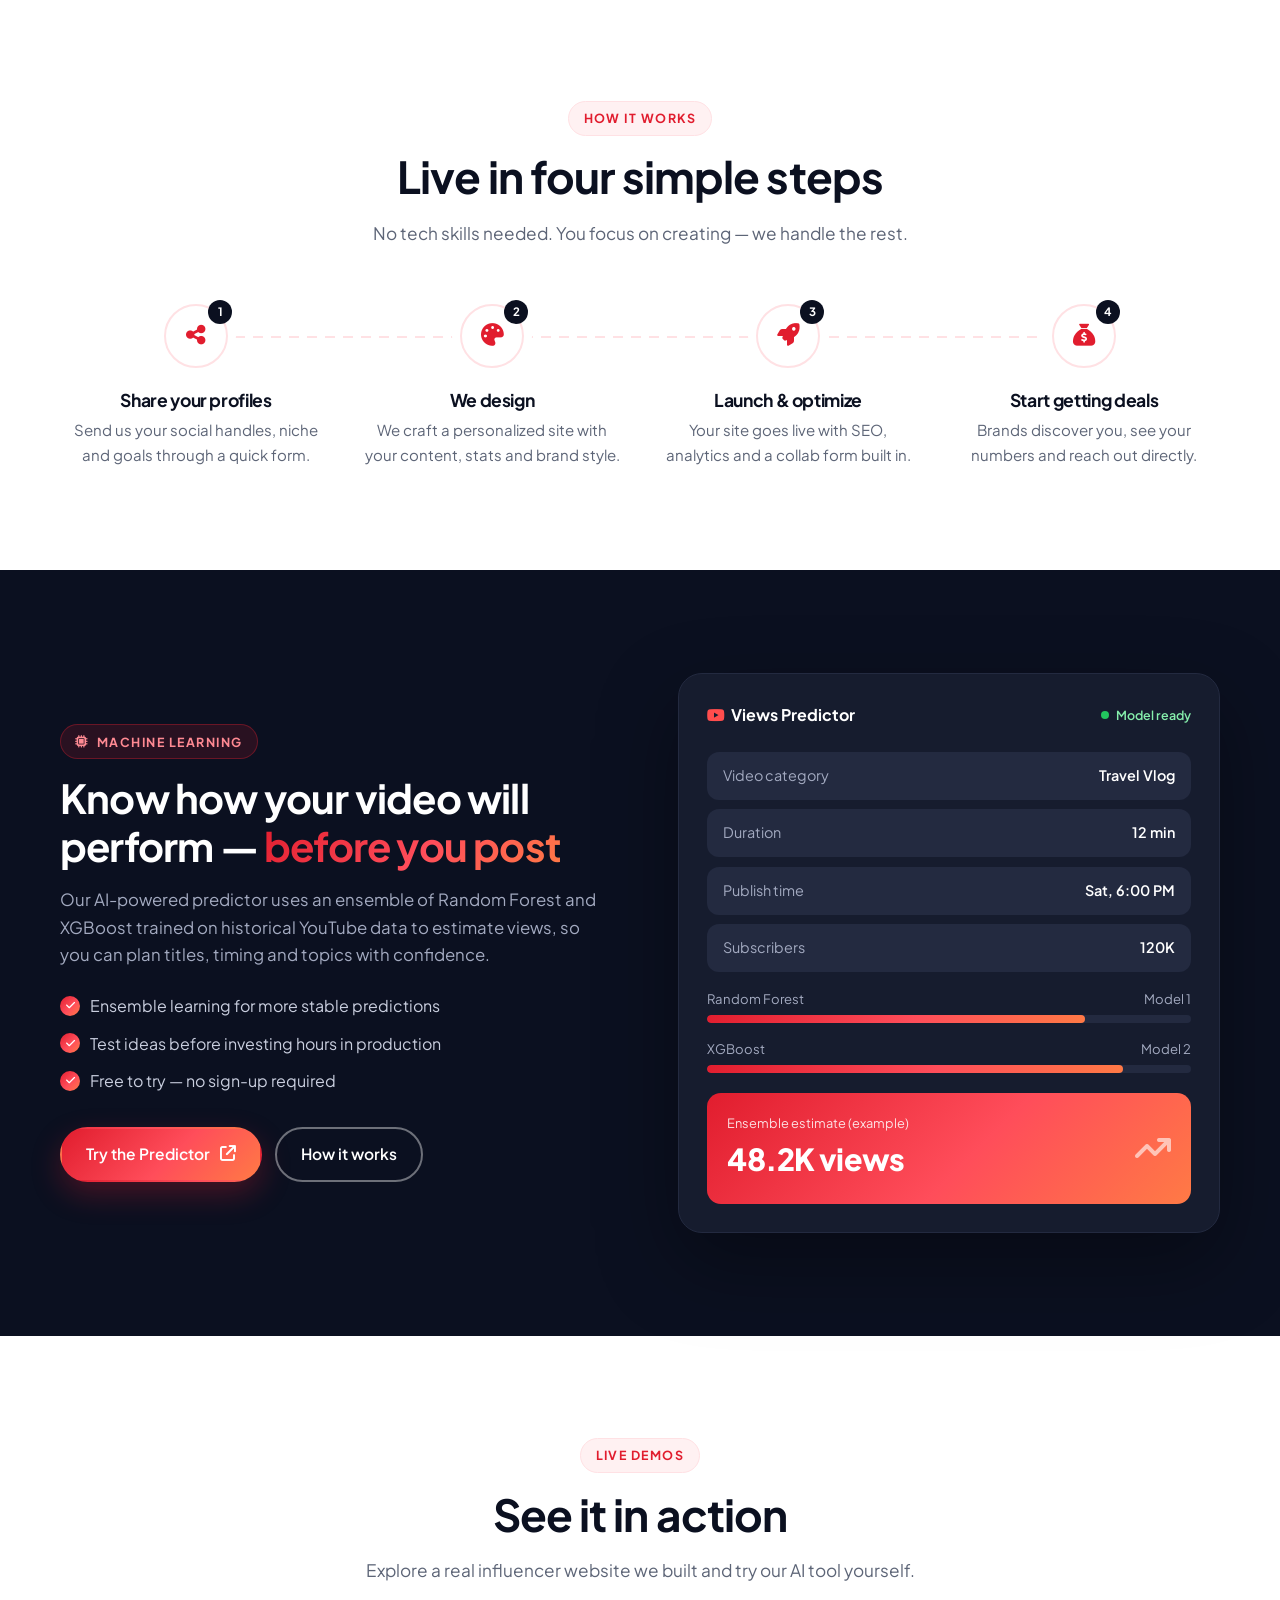
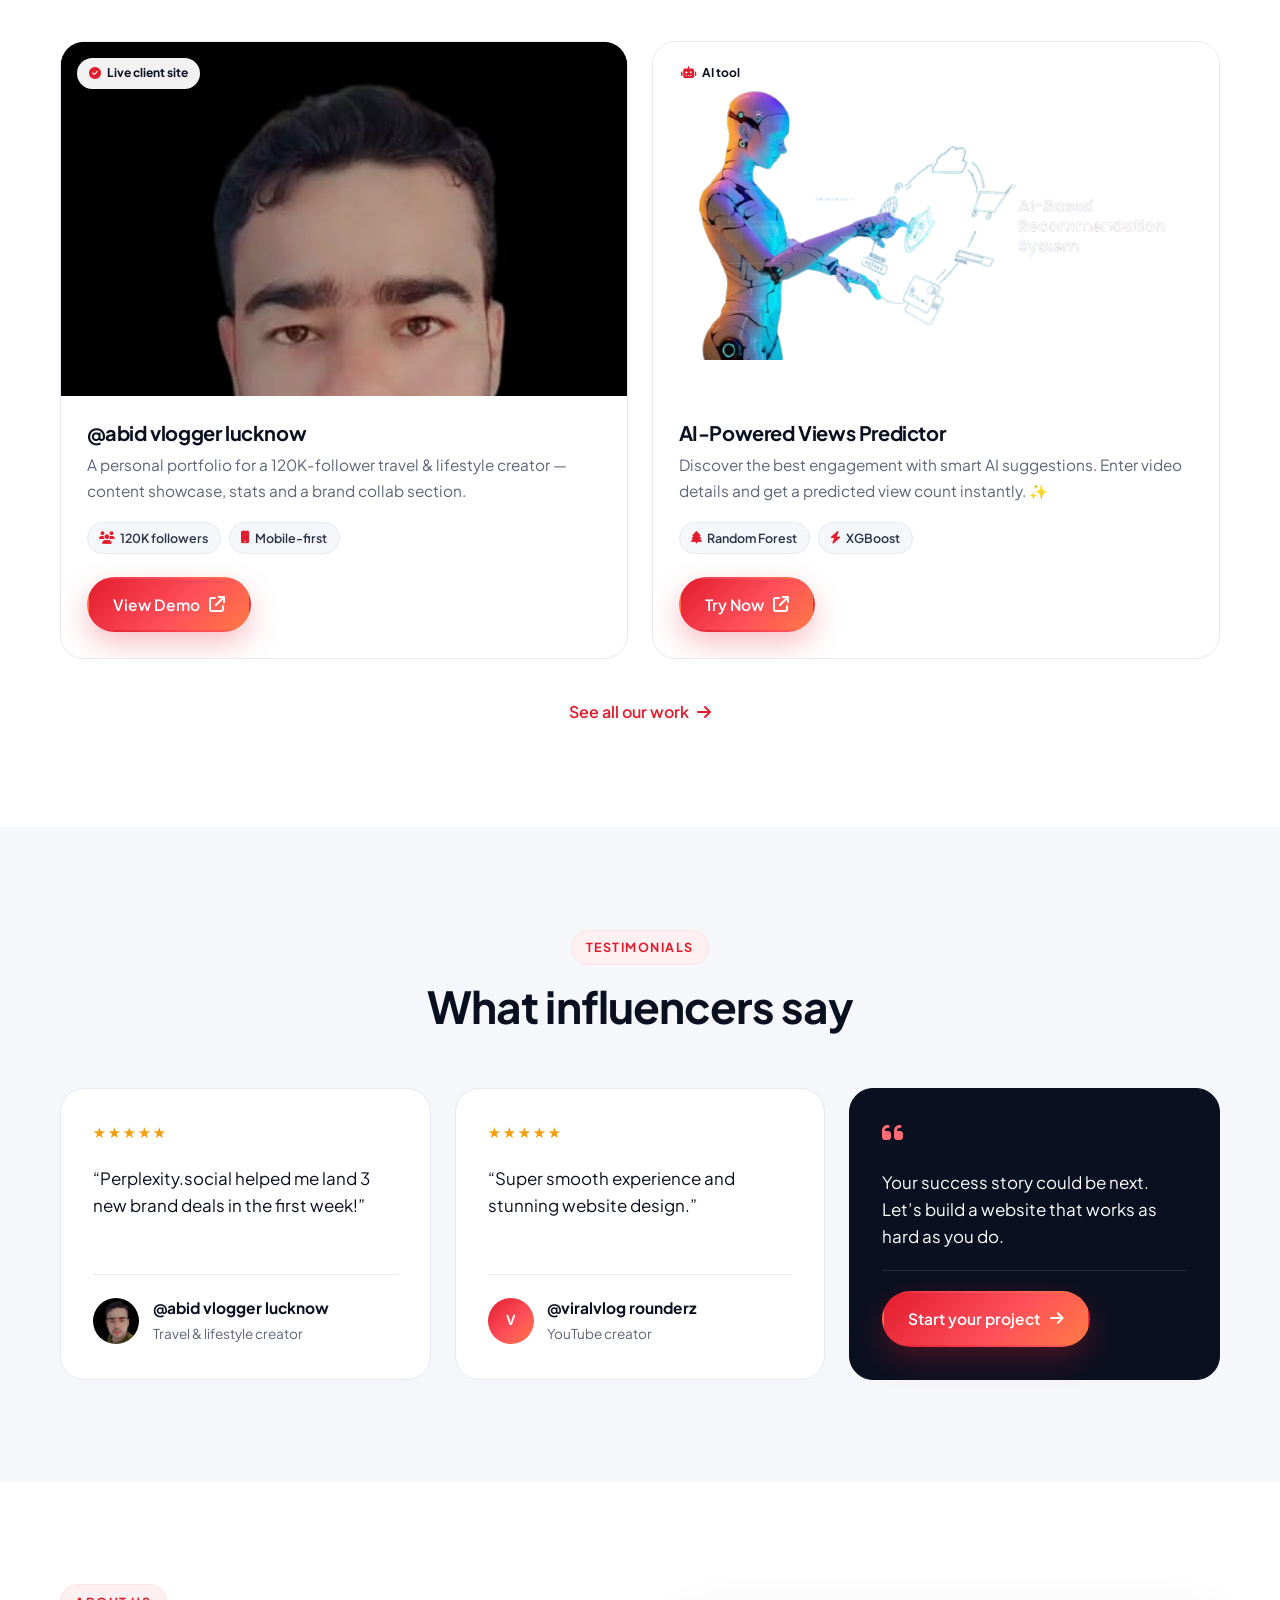
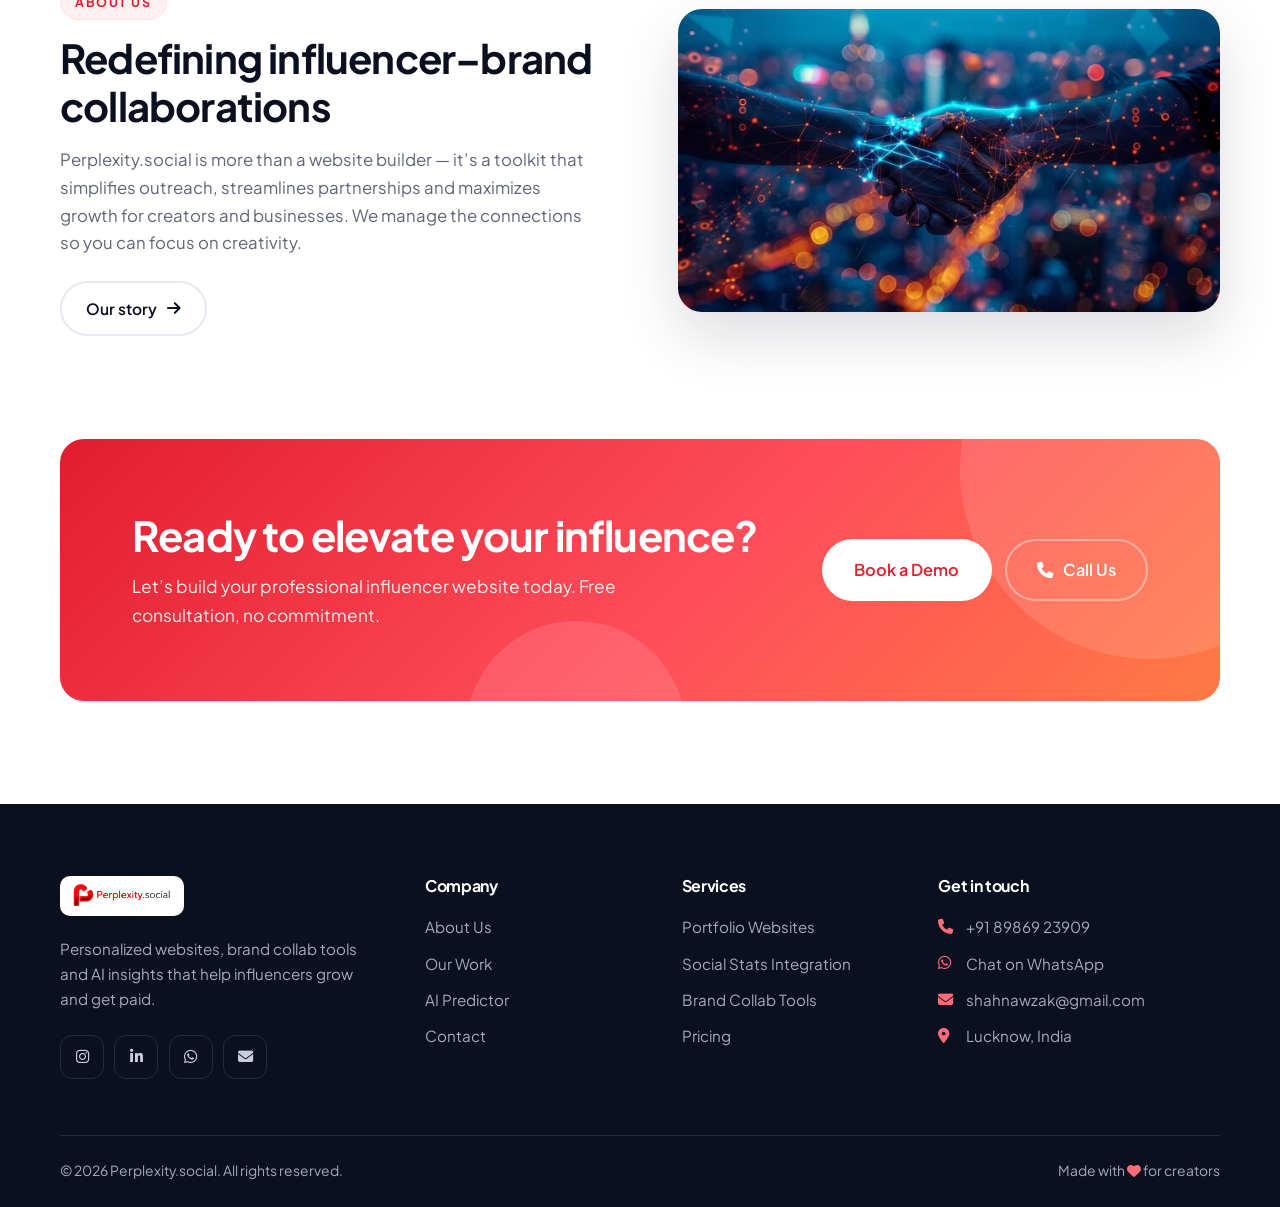
==== commit e204da94: "Redesign site with unified design system and new pages - Rebuild styles around the brand red with sh" ====
--- a/index.html
+++ b/index.html
@@ -3,184 +3,469 @@
 <head>
   <meta charset="UTF-8">
   <meta name="viewport" content="width=device-width, initial-scale=1.0">
-  <title>Perplexity.social | Empowering Influencers</title>
-  <meta name="description" content="Perplexity.social helps influencers grow by providing personalized websites, brand collab tools, and seamless social media integration. Connect with brands and expand your influence today.">
+  <title>Perplexity.social | Personalized Websites for Influencers</title>
+  <meta name="description" content="Perplexity.social builds personalized, data-driven websites for influencers — showcase your content, display live social stats, land brand deals and predict YouTube views with AI.">
+  <meta property="og:title" content="Perplexity.social | Empowering Influencers">
+  <meta property="og:description" content="Personalized influencer websites, brand collab tools and an AI-powered YouTube views predictor.">
+  <meta property="og:image" content="assets/images/logowala.png">
+  <link rel="icon" href="assets/images/logowala.png">
+  <link rel="preconnect" href="https://fonts.googleapis.com">
+  <link rel="preconnect" href="https://fonts.gstatic.com" crossorigin>
+  <link href="https://fonts.googleapis.com/css2?family=Plus+Jakarta+Sans:wght@400;500;600;700;800&display=swap" rel="stylesheet">
+  <link rel="stylesheet" href="https://cdnjs.cloudflare.com/ajax/libs/font-awesome/6.5.1/css/all.min.css" referrerpolicy="no-referrer">
   <link rel="stylesheet" href="assets/css/style.css">
 </head>
 <body>
 
-  <!-- ====== Navigation Bar ====== -->
- <nav>
-  <div class="logo">
-    <img src="assets/images/logowala.png" alt="Perplexity.social Logo" class="logo-img">
-  </div>
-  <div class="menu-toggle" id="mobile-menu">
-    <span></span>
-    <span></span>
-    <span></span>
-  </div>
-  <ul class="nav-links">
-    <li><a href="#home">Home</a></li>
-    <li><a href="#about">About</a></li>
-    <li><a href="services.html">Services</a></li>
-    <li><a href="contact.html">Contact</a></li>
-  </ul>
-  <a href="contact.html" class="btn">Get Started</a>
-</nav>
-
-  <!-- ====== Hero Section ====== -->
- <section id="home" class="hero section">
-  <div class="hero-content">
-    <h1>Empowering Influencers to Grow & Collaborate</h1>
-    <p>We design personalized websites that help influencers attract brand deals, showcase their content, and grow faster.</p>
-    <div class="hero-buttons">
-      <a href="contact.html" class="btn-primary">Build Your Site</a>
-      <a href="tel:8986923909" class="btn-secondary">📞 Call Us</a>
-      <a href="https://wa.me/918986923909" target="_blank" class="btn-secondary">💬 WhatsApp</a>
+  <!-- ====== Header ====== -->
+  <header class="site-header">
+    <div class="container nav">
+      <a href="index.html" class="nav__logo" aria-label="Perplexity.social home">
+        <img src="assets/images/logowala.png" alt="Perplexity.social">
+      </a>
+      <nav aria-label="Main navigation">
+        <ul class="nav__links" id="nav-links">
+          <li><a href="index.html" class="active">Home</a></li>
+          <li><a href="about.html">About</a></li>
+          <li><a href="services.html">Services</a></li>
+          <li><a href="work.html">Work</a></li>
+          <li><a href="ai-predictor.html">AI Predictor</a></li>
+          <li><a href="contact.html">Contact</a></li>
+          <li class="nav__cta-mobile"><a href="contact.html" class="btn btn--primary">Get Started</a></li>
+        </ul>
+      </nav>
+      <div class="nav__actions">
+        <a href="contact.html" class="btn btn--primary">Get Started <i class="fa-solid fa-arrow-right"></i></a>
+        <button class="menu-toggle" id="mobile-menu" aria-label="Toggle menu" aria-expanded="false" aria-controls="nav-links">
+          <span></span><span></span><span></span>
+        </button>
+      </div>
     </div>
-  </div>
-  <div class="hero-image">
-    <img src="assets/images/8184485.webp" alt="Hero Image">
-  </div>
-</section>
-
-<!-- ====== Demo Section ====== -->
-<section class="demo section">
-  <h2>Explore Our Demos</h2>
-  
-  <div class="demo-content">
-    <!-- Influencer Portfolio Demo -->
-    <div class="demo-box">
-      <img src="assets/images/abid_pic.jpg" alt="Demo Influencer">
-      <h3>@abid vlogger lucknow</h3>
-      <p>Followers: 120K</p>
-      <a href="https://abidvlogger.netlify.app/" target="_blank" class="btn-primary">View Demo</a>
+  </header>
+
+  <main>
+    <!-- ====== Hero ====== -->
+    <section class="hero" id="home">
+      <div class="container hero__grid">
+        <div class="hero__copy reveal">
+          <span class="eyebrow"><i class="fa-solid fa-bolt"></i> AI-powered creator websites</span>
+          <h1>Turn your influence into a <span class="text-gradient">brand-ready business</span></h1>
+          <p>We design personalized websites that help influencers showcase their content, display real social stats, attract brand deals and grow faster — backed by machine learning insights.</p>
+          <div class="hero__buttons">
+            <a href="contact.html" class="btn btn--primary btn--lg">Build Your Site <i class="fa-solid fa-arrow-right"></i></a>
+            <a href="https://wa.me/918986923909" target="_blank" rel="noopener" class="btn btn--ghost btn--lg"><i class="fa-brands fa-whatsapp"></i> WhatsApp Us</a>
+          </div>
+          <div class="hero__trust">
+            <div class="avatar-stack" aria-hidden="true">
+              <span>A</span><span>V</span><span>R</span><span>+</span>
+            </div>
+            <p><strong>Creators across YouTube &amp; Instagram</strong><br>trust us with their online presence</p>
+          </div>
+        </div>
+
+        <div class="hero__visual reveal reveal-delay-2" aria-hidden="true">
+          <div class="mock">
+            <div class="mock__bar">
+              <i></i><i></i><i></i>
+              <div class="mock__url"><i class="fa-solid fa-lock"></i> abidvlogger.netlify.app</div>
+            </div>
+            <div class="mock__body">
+              <div class="mock__cover"></div>
+              <div class="mock__profile">
+                <img class="mock__avatar" src="assets/images/abid_pic.jpg" alt="">
+                <div class="mock__name">
+                  <strong>@abid vlogger lucknow</strong>
+                  <span>Travel &amp; lifestyle creator</span>
+                </div>
+              </div>
+              <div class="mock__stats">
+                <div class="mock__stat"><strong>120K</strong><span>Followers</span></div>
+                <div class="mock__stat"><strong>3</strong><span>New deals</span></div>
+                <div class="mock__stat"><strong>Live</strong><span>Media kit</span></div>
+              </div>
+              <div class="mock__chart">
+                <span style="height:35%;animation-delay:.1s"></span>
+                <span style="height:50%;animation-delay:.15s"></span>
+                <span style="height:42%;animation-delay:.2s"></span>
+                <span style="height:62%;animation-delay:.25s"></span>
+                <span style="height:55%;animation-delay:.3s"></span>
+                <span style="height:74%;animation-delay:.35s"></span>
+                <span style="height:68%;animation-delay:.4s"></span>
+                <span style="height:88%;animation-delay:.45s"></span>
+                <span style="height:80%;animation-delay:.5s"></span>
+                <span style="height:100%;animation-delay:.55s"></span>
+              </div>
+            </div>
+          </div>
+          <div class="float-badge float-badge--1">
+            <div class="ico ico--green"><i class="fa-solid fa-handshake"></i></div>
+            <div><strong>New brand inquiry</strong><span>via your collab form</span></div>
+          </div>
+          <div class="float-badge float-badge--2">
+            <div class="ico ico--brand"><i class="fa-solid fa-chart-line"></i></div>
+            <div><strong>Predicted views</strong><span>AI forecast before publishing</span></div>
+          </div>
+        </div>
+      </div>
+    </section>
+
+    <!-- ====== Platforms ====== -->
+    <section class="platforms" aria-label="Supported platforms">
+      <div class="container platforms__inner">
+        <span class="platforms__label">Integrates with</span>
+        <div class="platforms__list">
+          <span><i class="fa-brands fa-youtube"></i> YouTube</span>
+          <span><i class="fa-brands fa-instagram"></i> Instagram</span>
+          <span><i class="fa-brands fa-facebook"></i> Facebook</span>
+          <span><i class="fa-brands fa-linkedin"></i> LinkedIn</span>
+          <span><i class="fa-brands fa-x-twitter"></i> X</span>
+        </div>
+      </div>
+    </section>
+
+    <!-- ====== Stats ====== -->
+    <section class="section section--soft">
+      <div class="container">
+        <div class="stats">
+          <div class="stat reveal">
+            <div class="stat__num" data-count="100" data-suffix="%">0%</div>
+            <p>Custom designs — no templates</p>
+          </div>
+          <div class="stat reveal reveal-delay-1">
+            <div class="stat__num" data-count="7">0</div>
+            <p>Days from concept to launch</p>
+          </div>
+          <div class="stat reveal reveal-delay-2">
+            <div class="stat__num" data-count="2">0</div>
+            <p>ML models powering view predictions</p>
+          </div>
+          <div class="stat reveal reveal-delay-3">
+            <div class="stat__num" data-count="24" data-suffix="/7">0</div>
+            <p>Chatbot &amp; WhatsApp support</p>
+          </div>
+        </div>
+      </div>
+    </section>
+
+    <!-- ====== Services ====== -->
+    <section class="section">
+      <div class="container">
+        <div class="section-head reveal">
+          <span class="eyebrow">What we do</span>
+          <h2>Everything a creator needs to <span class="text-gradient">look professional</span></h2>
+          <p>From your personal website to brand-collab tools and AI insights — one platform built around how influencers actually work.</p>
+        </div>
+
+        <div class="grid-3">
+          <article class="card reveal">
+            <div class="card__icon"><i class="fa-solid fa-laptop-code"></i></div>
+            <h3>Portfolio Websites</h3>
+            <p>Custom-designed, mobile-first websites that reflect your unique brand identity and showcase your best content.</p>
+            <a href="services.html" class="link-arrow">Learn more <i class="fa-solid fa-arrow-right"></i></a>
+          </article>
+          <article class="card reveal reveal-delay-1">
+            <div class="card__icon"><i class="fa-solid fa-chart-simple"></i></div>
+            <h3>Social Stats Integration</h3>
+            <p>Display follower growth, engagement and performance metrics automatically — numbers brands trust.</p>
+            <a href="services.html" class="link-arrow">Learn more <i class="fa-solid fa-arrow-right"></i></a>
+          </article>
+          <article class="card reveal reveal-delay-2">
+            <div class="card__icon"><i class="fa-solid fa-handshake-angle"></i></div>
+            <h3>Brand Collab Tools</h3>
+            <p>Media kits, rate cards and inquiry forms that connect you with businesses in a single click.</p>
+            <a href="services.html" class="link-arrow">Learn more <i class="fa-solid fa-arrow-right"></i></a>
+          </article>
+          <article class="card reveal">
+            <div class="card__icon"><i class="fa-solid fa-brain"></i></div>
+            <h3>AI Views Predictor</h3>
+            <p>Estimate how a YouTube video will perform before you publish, using Random Forest + XGBoost.</p>
+            <a href="ai-predictor.html" class="link-arrow">Try it <i class="fa-solid fa-arrow-right"></i></a>
+          </article>
+          <article class="card reveal reveal-delay-1">
+            <div class="card__icon"><i class="fa-solid fa-magnifying-glass-chart"></i></div>
+            <h3>SEO &amp; Discoverability</h3>
+            <p>Search-optimized pages so brands and fans find you on Google — not just inside the apps.</p>
+            <a href="services.html" class="link-arrow">Learn more <i class="fa-solid fa-arrow-right"></i></a>
+          </article>
+          <article class="card reveal reveal-delay-2">
+            <div class="card__icon"><i class="fa-solid fa-wand-magic-sparkles"></i></div>
+            <h3>Personal Branding</h3>
+            <p>Logo, colors, bio and content strategy guidance that make your profile memorable and consistent.</p>
+            <a href="services.html" class="link-arrow">Learn more <i class="fa-solid fa-arrow-right"></i></a>
+          </article>
+        </div>
+      </div>
+    </section>
+
+    <!-- ====== Why choose us ====== -->
+    <section class="section section--soft">
+      <div class="container split">
+        <div class="split__media reveal">
+          <img src="assets/images/gettyimages-1189435042-612x612.jpg" alt="Creator presenting growth analytics on camera" loading="lazy">
+        </div>
+        <div class="split__copy reveal reveal-delay-1">
+          <span class="eyebrow">Why Perplexity.social</span>
+          <h2>Built for creators who are ready to <span class="text-gradient">get serious</span></h2>
+          <p>Social profiles get you followers. A professional website gets you deals. We bridge that gap with design, data and technology.</p>
+
+          <div class="feature-row">
+            <div class="feature-row__icon"><i class="fa-solid fa-pen-ruler"></i></div>
+            <div><h4>100% custom designs</h4><p>Built uniquely for your influencer identity — never a cookie-cutter template.</p></div>
+          </div>
+          <div class="feature-row">
+            <div class="feature-row__icon"><i class="fa-solid fa-chart-pie"></i></div>
+            <div><h4>Data-driven insights</h4><p>Meaningful analytics and ML predictions for smarter content and collaborations.</p></div>
+          </div>
+          <div class="feature-row">
+            <div class="feature-row__icon"><i class="fa-solid fa-mobile-screen-button"></i></div>
+            <div><h4>SEO &amp; mobile optimized</h4><p>Rank better and look great on every device brands use.</p></div>
+          </div>
+          <div class="feature-row">
+            <div class="feature-row__icon"><i class="fa-solid fa-rocket"></i></div>
+            <div><h4>Fast turnaround</h4><p>From concept to launch within days, not weeks.</p></div>
+          </div>
+        </div>
+      </div>
+    </section>
+
+    <!-- ====== How it works ====== -->
+    <section class="section">
+      <div class="container">
+        <div class="section-head reveal">
+          <span class="eyebrow">How it works</span>
+          <h2>Live in four simple steps</h2>
+          <p>No tech skills needed. You focus on creating — we handle the rest.</p>
+        </div>
+        <div class="steps">
+          <div class="step reveal">
+            <div class="step__num"><i class="fa-solid fa-share-nodes"></i></div>
+            <h3>Share your profiles</h3>
+            <p>Send us your social handles, niche and goals through a quick form.</p>
+          </div>
+          <div class="step reveal reveal-delay-1">
+            <div class="step__num"><i class="fa-solid fa-palette"></i></div>
+            <h3>We design</h3>
+            <p>We craft a personalized site with your content, stats and brand style.</p>
+          </div>
+          <div class="step reveal reveal-delay-2">
+            <div class="step__num"><i class="fa-solid fa-rocket"></i></div>
+            <h3>Launch &amp; optimize</h3>
+            <p>Your site goes live with SEO, analytics and a collab form built in.</p>
+          </div>
+          <div class="step reveal reveal-delay-3">
+            <div class="step__num"><i class="fa-solid fa-sack-dollar"></i></div>
+            <h3>Start getting deals</h3>
+            <p>Brands discover you, see your numbers and reach out directly.</p>
+          </div>
+        </div>
+      </div>
+    </section>
+
+    <!-- ====== AI Predictor ====== -->
+    <section class="section section--dark">
+      <div class="container split">
+        <div class="split__copy reveal">
+          <span class="eyebrow"><i class="fa-solid fa-microchip"></i> Machine learning</span>
+          <h2>Know how your video will perform — <span class="text-gradient">before you post</span></h2>
+          <p>Our AI-powered predictor uses an ensemble of Random Forest and XGBoost trained on historical YouTube data to estimate views, so you can plan titles, timing and topics with confidence.</p>
+          <ul class="check-list" style="margin-bottom:2rem">
+            <li>Ensemble learning for more stable predictions</li>
+            <li>Test ideas before investing hours in production</li>
+            <li>Free to try — no sign-up required</li>
+          </ul>
+          <div class="hero__buttons" style="margin-bottom:0">
+            <a href="https://ai-powered-video-views-predictor.onrender.com/" target="_blank" rel="noopener" class="btn btn--primary">Try the Predictor <i class="fa-solid fa-arrow-up-right-from-square"></i></a>
+            <a href="ai-predictor.html" class="btn btn--outline-light">How it works</a>
+          </div>
+        </div>
+
+        <div class="reveal reveal-delay-2" data-animate>
+          <div class="predictor-card" aria-hidden="true">
+            <div class="predictor-card__head">
+              <strong><i class="fa-brands fa-youtube" style="color:#ff4d4d"></i> &nbsp;Views Predictor</strong>
+              <span class="live-dot">Model ready</span>
+            </div>
+            <div class="predictor-field"><span>Video category</span><strong>Travel Vlog</strong></div>
+            <div class="predictor-field"><span>Duration</span><strong>12 min</strong></div>
+            <div class="predictor-field"><span>Publish time</span><strong>Sat, 6:00 PM</strong></div>
+            <div class="predictor-field"><span>Subscribers</span><strong>120K</strong></div>
+            <div class="meter">
+              <div class="meter__row"><span>Random Forest</span><span>Model 1</span></div>
+              <div class="meter__track"><div class="meter__fill" style="--w:78%"></div></div>
+              <div class="meter__row"><span>XGBoost</span><span>Model 2</span></div>
+              <div class="meter__track"><div class="meter__fill" style="--w:86%"></div></div>
+            </div>
+            <div class="predictor-result">
+              <div><small>Ensemble estimate (example)</small><strong>48.2K views</strong></div>
+              <i class="fa-solid fa-arrow-trend-up"></i>
+            </div>
+          </div>
+        </div>
+      </div>
+    </section>
+
+    <!-- ====== Demos ====== -->
+    <section class="section">
+      <div class="container">
+        <div class="section-head reveal">
+          <span class="eyebrow">Live demos</span>
+          <h2>See it in action</h2>
+          <p>Explore a real influencer website we built and try our AI tool yourself.</p>
+        </div>
+        <div class="grid-2">
+          <article class="work-card reveal">
+            <div class="work-card__media">
+              <img src="assets/images/abid_pic.jpg" alt="Abid Vlogger Lucknow portfolio" style="object-position:top" loading="lazy">
+              <span class="work-card__tag"><i class="fa-solid fa-circle-check"></i> Live client site</span>
+            </div>
+            <div class="work-card__body">
+              <h3>@abid vlogger lucknow</h3>
+              <p>A personal portfolio for a 120K-follower travel &amp; lifestyle creator — content showcase, stats and a brand collab section.</p>
+              <div class="work-card__meta">
+                <span class="chip"><i class="fa-solid fa-users"></i> 120K followers</span>
+                <span class="chip"><i class="fa-solid fa-mobile"></i> Mobile-first</span>
+              </div>
+              <a href="https://abidvlogger.netlify.app/" target="_blank" rel="noopener" class="btn btn--primary">View Demo <i class="fa-solid fa-arrow-up-right-from-square"></i></a>
+            </div>
+          </article>
+          <article class="work-card reveal reveal-delay-1">
+            <div class="work-card__media work-card__media--contain">
+              <img src="assets/images/ai_image.png" alt="AI-powered recommendation system" loading="lazy">
+              <span class="work-card__tag"><i class="fa-solid fa-robot"></i> AI tool</span>
+            </div>
+            <div class="work-card__body">
+              <h3>AI-Powered Views Predictor</h3>
+              <p>Discover the best engagement with smart AI suggestions. Enter video details and get a predicted view count instantly. ✨</p>
+              <div class="work-card__meta">
+                <span class="chip"><i class="fa-solid fa-tree"></i> Random Forest</span>
+                <span class="chip"><i class="fa-solid fa-bolt"></i> XGBoost</span>
+              </div>
+              <a href="https://ai-powered-video-views-predictor.onrender.com/" target="_blank" rel="noopener" class="btn btn--primary">Try Now <i class="fa-solid fa-arrow-up-right-from-square"></i></a>
+            </div>
+          </article>
+        </div>
+        <p style="text-align:center;margin-top:2.5rem">
+          <a href="work.html" class="link-arrow">See all our work <i class="fa-solid fa-arrow-right"></i></a>
+        </p>
+      </div>
+    </section>
+
+    <!-- ====== Testimonials ====== -->
+    <section class="section section--soft">
+      <div class="container">
+        <div class="section-head reveal">
+          <span class="eyebrow">Testimonials</span>
+          <h2>What influencers say</h2>
+        </div>
+        <div class="grid-3">
+          <figure class="testimonial reveal">
+            <div class="testimonial__stars">★★★★★</div>
+            <blockquote>“Perplexity.social helped me land 3 new brand deals in the first week!”</blockquote>
+            <figcaption class="testimonial__author">
+              <img src="assets/images/abid_pic.jpg" alt="">
+              <div><strong>@abid vlogger lucknow</strong><span>Travel &amp; lifestyle creator</span></div>
+            </figcaption>
+          </figure>
+          <figure class="testimonial reveal reveal-delay-1">
+            <div class="testimonial__stars">★★★★★</div>
+            <blockquote>“Super smooth experience and stunning website design.”</blockquote>
+            <figcaption class="testimonial__author">
+              <span class="initial">V</span>
+              <div><strong>@viralvlog rounderz</strong><span>YouTube creator</span></div>
+            </figcaption>
+          </figure>
+          <figure class="testimonial reveal reveal-delay-2" style="background:var(--ink);border-color:var(--ink)">
+            <div class="testimonial__stars"><i class="fa-solid fa-quote-left" style="color:#ff6b76;font-size:1.5rem"></i></div>
+            <blockquote style="color:#fff">Your success story could be next. Let’s build a website that works as hard as you do.</blockquote>
+            <div class="testimonial__author" style="border-color:var(--ink-3)">
+              <a href="contact.html" class="btn btn--primary">Start your project <i class="fa-solid fa-arrow-right"></i></a>
+            </div>
+          </figure>
+        </div>
+      </div>
+    </section>
+
+    <!-- ====== About teaser ====== -->
+    <section class="section">
+      <div class="container split split--reverse">
+        <div class="split__media reveal">
+          <img src="assets/images/hero.jpg.jpg" alt="Digital handshake representing brand partnerships" loading="lazy">
+        </div>
+        <div class="split__copy reveal reveal-delay-1">
+          <span class="eyebrow">About us</span>
+          <h2>Redefining influencer–brand collaborations</h2>
+          <p>Perplexity.social is more than a website builder — it’s a toolkit that simplifies outreach, streamlines partnerships and maximizes growth for creators and businesses. We manage the connections so you can focus on creativity.</p>
+          <a href="about.html" class="btn btn--ghost">Our story <i class="fa-solid fa-arrow-right"></i></a>
+        </div>
+      </div>
+    </section>
+
+    <!-- ====== CTA ====== -->
+    <section class="section" style="padding-top:0">
+      <div class="container">
+        <div class="cta-band reveal">
+          <div>
+            <h2>Ready to elevate your influence?</h2>
+            <p>Let’s build your professional influencer website today. Free consultation, no commitment.</p>
+          </div>
+          <div class="cta-band__actions">
+            <a href="contact.html" class="btn btn--light btn--lg">Book a Demo</a>
+            <a href="tel:+918986923909" class="btn btn--outline-light btn--lg"><i class="fa-solid fa-phone"></i> Call Us</a>
+          </div>
+        </div>
+      </div>
+    </section>
+  </main>
+
+  <!-- ====== Footer ====== -->
+  <footer class="site-footer">
+    <div class="container">
+      <div class="footer__grid">
+        <div class="footer__brand">
+          <img src="assets/images/logowala.png" alt="Perplexity.social">
+          <p>Personalized websites, brand collab tools and AI insights that help influencers grow and get paid.</p>
+          <div class="socials">
+            <a href="https://www.instagram.com/fatmee_akhtar?igsh=NjlhZzJ2NGJ3bDJt" target="_blank" rel="noopener" aria-label="Instagram"><i class="fa-brands fa-instagram"></i></a>
+            <a href="https://www.linkedin.com/in/shahnawaz-akhtar-fatmee-a36704211" target="_blank" rel="noopener" aria-label="LinkedIn"><i class="fa-brands fa-linkedin-in"></i></a>
+            <a href="https://wa.me/918986923909" target="_blank" rel="noopener" aria-label="WhatsApp"><i class="fa-brands fa-whatsapp"></i></a>
+            <a href="mailto:shahnawzak@gmail.com" aria-label="Email"><i class="fa-solid fa-envelope"></i></a>
+          </div>
+        </div>
+        <div class="footer__col">
+          <h4>Company</h4>
+          <ul>
+            <li><a href="about.html">About Us</a></li>
+            <li><a href="work.html">Our Work</a></li>
+            <li><a href="ai-predictor.html">AI Predictor</a></li>
+            <li><a href="contact.html">Contact</a></li>
+          </ul>
+        </div>
+        <div class="footer__col">
+          <h4>Services</h4>
+          <ul>
+            <li><a href="services.html">Portfolio Websites</a></li>
+            <li><a href="services.html">Social Stats Integration</a></li>
+            <li><a href="services.html">Brand Collab Tools</a></li>
+            <li><a href="services.html#pricing">Pricing</a></li>
+          </ul>
+        </div>
+        <div class="footer__col footer__contact">
+          <h4>Get in touch</h4>
+          <ul>
+            <li><i class="fa-solid fa-phone"></i><a href="tel:+918986923909">+91 89869 23909</a></li>
+            <li><i class="fa-brands fa-whatsapp"></i><a href="https://wa.me/918986923909" target="_blank" rel="noopener">Chat on WhatsApp</a></li>
+            <li><i class="fa-solid fa-envelope"></i><a href="mailto:shahnawzak@gmail.com">shahnawzak@gmail.com</a></li>
+            <li><i class="fa-solid fa-location-dot"></i><span>Lucknow, India</span></li>
+          </ul>
+        </div>
+      </div>
+      <div class="footer__bottom">
+        <p>© <span data-year>2025</span> Perplexity.social. All rights reserved.</p>
+        <p>Made with <i class="fa-solid fa-heart" style="color:#ff6b76"></i> for creators</p>
+      </div>
     </div>
-
-    <!-- AI Recommendation Demo -->
-    <div class="demo-box">
-      <img src="assets/images/ai_image.png" alt="AI Recommendation">
-      <h3>AI-Powered Recommendation</h3>
-      <p>Discover best engagement with smart AI suggestions ✨</p>
-      <a href="https://ai-powered-video-views-predictor.onrender.com/" target="_blank" class="btn-primary">Try Now</a>
-    </div>
-  </div>
-</section>
-
-
-<script>
-  function openAIModel() {
-    window.open("https://ai-powered-video-views-predictor.onrender.com/", "_blank");
-  }
-</script>
-
-<script>
-  function openStreamlitApp() {
-    // Replace with your actual Render URL
-    const streamlitURL = "https://ai-powered-video-views-predictor.onrender.com/";
-    window.open(streamlitURL, "_blank"); // opens in a new tab
-  }
-</script>
-
-  <!-- ====== Services Section ====== -->
-<section class="services section">
-  <h2>Our Core Services</h2>
-  <div class="service-cards">
-    <div class="card">
-      <h3>Portfolio Website</h3>
-      <p>Custom-designed websites that reflect your unique brand identity.</p>
-    </div>
-    <div class="card">
-      <h3>Social Stats Integration</h3>
-      <p>Automatically update your social metrics to impress brands.</p>
-    </div>
-    <div class="card">
-      <h3>Brand Collab Tools</h3>
-      <p>Smart features that connect influencers with businesses easily.</p>
-    </div>
-  </div>
-</section>
-
-  <!-- ====== How It Works ====== -->
-<section class="how-it-works section">
-  <h2>How It Works</h2>
-  <div class="steps">
-    <div class="step">1️⃣ Share Profiles</div>
-    <div class="step">2️⃣ We Design</div>
-    <div class="step">3️⃣ Start Getting Deals</div>
-  </div>
-</section>
-
-  <!-- ====== Testimonials ====== -->
-<section class="testimonials section">
-  <h2>What Influencers Say</h2>
-  <blockquote>“Perplexity.social helped me land 3 new brand deals in the first week!” – @abid vlogger lucknow</blockquote>
-  <blockquote>“Super smooth experience and stunning website design.” – @viralvlog rounderz</blockquote>
-</section>
-
-  <!-- ====== Final CTA ====== -->
-<section class="cta section">
-  <h2>Ready to Elevate Your Influence?</h2>
-  <p>Let’s build your professional influencer website today.</p>
-  <a href="contact.html" class="btn-primary">Book a Demo</a>
-</section>
-
-  <!-- ====== About Us Section (Moved Above Footer) ====== -->
-<section class="about section" id="about">
-  <h2>About Us</h2>
-  <p>
-    At <strong>Perplexity.social</strong>, we are redefining influencer-brand collaborations. 
-    Our platform is more than a website—it's a comprehensive tool to simplify outreach, streamline partnerships, and maximize growth opportunities for creators and businesses. 
-    Whether you're seeking brand collaborations or searching for the right digital ambassadors, we provide a seamless solution.
-  </p>
-  <p>
-    Featuring intuitive design, personalized recommendations, and cutting-edge integration, we make every collaboration impactful. 
-    Our mission is to empower influencers and businesses to focus on creativity while we manage connections.
-  </p>
-  
-  <div class="founder">
-    <h3>Meet the Founder</h3>
-    <p>
-      <strong>Shahnawaz Akhtar Fatmee</strong>, founder of Perplexity.social, is a final-year Computer Science Engineering student and aspiring tech entrepreneur. With expertise in Web Development, Data Science, AI, and Digital Marketing, and research on Emotional Classification using the BERT model, he aims to bridge the gap between influencers and brands through innovative, technology-driven solutions.
-  </div>
-
-  <div class="contact-buttons">
-    <a href="https://wa.me/918986923909" target="_blank" class="btn-whatsapp">Chat on WhatsApp</a>
-    <a href="tel:+918986923909" class="btn-call">Call Us</a>
-  </div>
-</section>
-
-  <!-- ====== Footer ====== -->
-<footer>
-  <p>© 2025 Perplexity.social. All Rights Reserved.</p>
-  <div class="social-icons">
-    <a href= "mailto:shahnawzak@gmail.com">E-mail</a>
-    <a href="https://www.instagram.com/fatmee_akhtar?igsh=NjlhZzJ2NGJ3bDJt" target="_blank">Instagram</a>
-    <a href="https://www.linkedin.com/in/shahnawaz-akhtar-fatmee-a36704211?utm_source=share&utm_campaign=share_via&utm_content=profile&utm_medium=android_app"
- target="_blank">LinkedIn</a>
-  </div>
-<!-- ====== Chatbot Widget ====== -->
-<div id="chatbot-container">
-  <div id="chatbot-icon">
-    <span class="chatbot-icon-emoji">💬</span>
-    <span class="chatbot-icon-text">Chat with PerplexityBot</span>
-  </div>
-
-  <div id="chatbot-body" class="hidden">
-    <div id="chatbot-header">
-      <span class="chatbot-title">PerplexityBot</span>
-      <span id="chatbot-close">✖</span>
-    </div>
-
-    <div id="chat-output"></div>
-
-    <div id="chat-input-area">
-      <input type="text" id="chat-input" placeholder="Type your message..." />
-      <button id="send-btn">Send</button>
-    </div>
-  </div>
-</div>
-<script src="assets/js/script.js" defer></script>
-
+  </footer>
+
+  <script src="assets/js/script.js" defer></script>
 </body>
 </html>
--- a/assets/css/style.css
+++ b/assets/css/style.css
@@ -1,1530 +1,2837 @@
-/* -------------------- GLOBAL STYLES -------------------- */
-* {
+/* ==========================================================
+   Perplexity.social — Design System
+   ========================================================== */
+
+/* -------------------- TOKENS -------------------- */
+:root {
+  --brand: #e11d2e;
+  --brand-600: #c3121f;
+  --brand-50: #fff1f2;
+  --brand-100: #ffe1e4;
+  --accent: #ff6a3d;
+  --gradient: linear-gradient(135deg, #e11d2e 0%, #ff4d5a 55%, #ff7a45 100%);
+
+  --ink: #0b1020;
+  --ink-2: #161c2e;
+  --ink-3: #232a40;
+  --text: #2b3245;
+  --muted: #5d6577;
+  --line: #e7e9f0;
+  --bg: #ffffff;
+  --bg-soft: #f6f7fb;
+
+  --success: #16a34a;
+
+  --radius-sm: 10px;
+  --radius: 16px;
+  --radius-lg: 24px;
+  --shadow-sm: 0 2px 8px rgba(11, 16, 32, 0.06);
+  --shadow: 0 10px 30px rgba(11, 16, 32, 0.08);
+  --shadow-lg: 0 24px 60px rgba(11, 16, 32, 0.14);
+  --shadow-brand: 0 12px 30px rgba(225, 29, 46, 0.28);
+
+  --container: 1200px;
+  --header-h: 76px;
+  --ease: cubic-bezier(0.22, 1, 0.36, 1);
+}
+
+/* -------------------- RESET -------------------- */
+*,
+*::before,
+*::after {
   margin: 0;
   padding: 0;
   box-sizing: border-box;
+}
+
+html {
   scroll-behavior: smooth;
+  scroll-padding-top: var(--header-h);
 }
 
 body {
-  font-family: 'Poppins', sans-serif;
-  background-color: #ffffff;
-  color: #333;
-  line-height: 1.6;
+  font-family: 'Plus Jakarta Sans', system-ui, -apple-system, 'Segoe UI', Roboto, sans-serif;
+  background: var(--bg);
+  color: var(--text);
+  line-height: 1.65;
+  font-size: 16px;
+  overflow-x: hidden;
+  -webkit-font-smoothing: antialiased;
+}
+
+img {
+  max-width: 100%;
+  display: block;
 }
 
 a {
+  color: inherit;
   text-decoration: none;
+}
+
+ul {
+  list-style: none;
+}
+
+button,
+input,
+select,
+textarea {
+  font: inherit;
   color: inherit;
 }
 
-h1, h2, h3 {
+h1, h2, h3, h4 {
+  color: var(--ink);
+  line-height: 1.2;
+  font-weight: 700;
+  letter-spacing: -0.02em;
+}
+
+::selection {
+  background: var(--brand);
+  color: #fff;
+}
+
+:focus-visible {
+  outline: 3px solid rgba(225, 29, 46, 0.45);
+  outline-offset: 3px;
+  border-radius: 6px;
+}
+
+/* -------------------- LAYOUT -------------------- */
+.container {
+  width: 100%;
+  max-width: var(--container);
+  margin-inline: auto;
+  padding-inline: 20px;
+}
+
+.section {
+  padding: clamp(4rem, 8vw, 6.5rem) 0;
+  position: relative;
+}
+
+.section--soft {
+  background: var(--bg-soft);
+}
+
+.section--dark {
+  background: var(--ink);
+  color: #c9cede;
+}
+
+.section--dark h2,
+.section--dark h3,
+.section--dark h4 {
+  color: #fff;
+}
+
+.section-head {
+  text-align: center;
+  max-width: 720px;
+  margin: 0 auto 3.5rem;
+}
+
+.section-head h2 {
+  font-size: clamp(1.9rem, 3.6vw, 2.75rem);
+  margin: 0.9rem 0 1rem;
+}
+
+.section-head p {
+  color: var(--muted);
+  font-size: 1.075rem;
+}
+
+.section--dark .section-head p {
+  color: #a3aac0;
+}
+
+.section-head--left {
+  text-align: left;
+  margin-inline: 0;
+}
+
+.grid-2,
+.grid-3,
+.grid-4 {
+  display: grid;
+  gap: 1.5rem;
+}
+
+.grid-2 { grid-template-columns: repeat(2, 1fr); }
+.grid-3 { grid-template-columns: repeat(3, 1fr); }
+.grid-4 { grid-template-columns: repeat(4, 1fr); }
+
+.text-gradient {
+  background: var(--gradient);
+  -webkit-background-clip: text;
+  background-clip: text;
+  color: transparent;
+}
+
+/* -------------------- EYEBROW -------------------- */
+.eyebrow {
+  display: inline-flex;
+  align-items: center;
+  gap: 0.5rem;
+  font-size: 0.78rem;
+  font-weight: 700;
+  letter-spacing: 0.12em;
+  text-transform: uppercase;
+  color: var(--brand);
+  background: var(--brand-50);
+  border: 1px solid var(--brand-100);
+  padding: 0.4rem 0.9rem;
+  border-radius: 999px;
+}
+
+.section--dark .eyebrow,
+.page-hero .eyebrow {
+  background: rgba(225, 29, 46, 0.14);
+  border-color: rgba(225, 29, 46, 0.35);
+  color: #ff8a93;
+}
+
+/* -------------------- BUTTONS -------------------- */
+.btn {
+  display: inline-flex;
+  align-items: center;
+  justify-content: center;
+  gap: 0.6rem;
+  padding: 0.8rem 1.5rem;
+  border-radius: 999px;
   font-weight: 600;
-}
-
-section {
-  padding: 4rem 2rem;
-}
-
-.section {
-  position: relative;
-}
-
-/* -------------------- NAVIGATION -------------------- */
-nav {
-  display: flex;
-  align-items: center;
-  justify-content: space-between;
-  padding: 1rem 2rem;
-  background: #0a0a23;
+  font-size: 0.97rem;
+  border: 2px solid transparent;
+  cursor: pointer;
+  transition: transform 0.3s var(--ease), box-shadow 0.3s var(--ease), background 0.3s, color 0.3s, border-color 0.3s;
+  white-space: nowrap;
+}
+
+.btn:hover {
+  transform: translateY(-2px);
+}
+
+.btn--primary {
+  background: var(--gradient);
+  color: #fff;
+  box-shadow: var(--shadow-brand);
+}
+
+.btn--primary:hover {
+  box-shadow: 0 16px 36px rgba(225, 29, 46, 0.38);
+}
+
+.btn--ghost {
+  background: #fff;
+  color: var(--ink);
+  border-color: var(--line);
+}
+
+.btn--ghost:hover {
+  border-color: var(--brand);
+  color: var(--brand);
+}
+
+.btn--light {
+  background: #fff;
+  color: var(--brand);
+}
+
+.btn--outline-light {
+  color: #fff;
+  border-color: rgba(255, 255, 255, 0.4);
+}
+
+.btn--outline-light:hover {
+  background: rgba(255, 255, 255, 0.1);
+  border-color: #fff;
+}
+
+.btn--lg {
+  padding: 1rem 1.9rem;
+  font-size: 1.02rem;
+}
+
+.btn--block {
+  width: 100%;
+}
+
+.link-arrow {
+  display: inline-flex;
+  align-items: center;
+  gap: 0.45rem;
+  font-weight: 600;
+  color: var(--brand);
+}
+
+.link-arrow i {
+  transition: transform 0.3s var(--ease);
+}
+
+.link-arrow:hover i {
+  transform: translateX(4px);
+}
+
+/* -------------------- HEADER / NAV -------------------- */
+.site-header {
   position: sticky;
   top: 0;
   z-index: 1000;
-}
-
-.logo-img {
-  height: 50px;
-  transition: transform 0.3s ease;
-}
-
-
-.nav-links {
-  display: flex;
-  list-style: none;
-  gap: 2rem;
-}
-
-.nav-links li a {
-  color: #fff;
+  height: var(--header-h);
+  background: rgba(255, 255, 255, 0.85);
+  backdrop-filter: saturate(180%) blur(14px);
+  -webkit-backdrop-filter: saturate(180%) blur(14px);
+  border-bottom: 1px solid transparent;
+  transition: border-color 0.3s, box-shadow 0.3s;
+}
+
+.site-header.scrolled {
+  border-color: var(--line);
+  box-shadow: 0 6px 24px rgba(11, 16, 32, 0.06);
+}
+
+.nav {
+  height: 100%;
+  display: flex;
+  align-items: center;
+  justify-content: space-between;
+  gap: 1.5rem;
+}
+
+.nav__logo img {
+  height: 40px;
+  width: auto;
+}
+
+.nav__links {
+  display: flex;
+  align-items: center;
+  gap: 0.35rem;
+}
+
+.nav__links a {
+  display: block;
+  padding: 0.5rem 0.9rem;
+  border-radius: 999px;
   font-weight: 500;
-  transition: color 0.3s ease, transform 0.3s ease;
-}
-
-.nav-links li a:hover {
-  color: #00bfff;
-  transform: translateY(-2px);
-}
-
-.btn {
-  background: #00bfff;
-  color: #fff;
-  padding: 0.6rem 1.2rem;
-  border-radius: 30px;
+  font-size: 0.95rem;
+  color: var(--text);
+  transition: color 0.25s, background 0.25s;
+}
+
+.nav__links a:hover {
+  color: var(--brand);
+  background: var(--brand-50);
+}
+
+.nav__links a.active {
+  color: var(--brand);
+  background: var(--brand-50);
   font-weight: 600;
-  transition: background 0.3s ease, transform 0.3s ease;
-}
-
-.btn:hover {
-  background: #0099cc;
-  transform: translateY(-2px);
-}
-
-/* Hamburger Menu */
+}
+
+.nav__actions {
+  display: flex;
+  align-items: center;
+  gap: 0.75rem;
+}
+
+.nav__cta-mobile {
+  display: none;
+}
+
 .menu-toggle {
   display: none;
-  flex-direction: column;
-  gap: 5px;
+  width: 44px;
+  height: 44px;
+  border-radius: 12px;
+  border: 1px solid var(--line);
+  background: #fff;
   cursor: pointer;
-}
-
-/* -------------------- Hamburger Menu -------------------- */
-.menu-toggle {
-  display: none;
-  flex-direction: column;
-  justify-content: space-between;
-  width: 30px;
-  height: 22px;
-  cursor: pointer;
-  z-index: 1001;
+  position: relative;
+  z-index: 1002;
 }
 
 .menu-toggle span {
+  position: absolute;
+  left: 11px;
+  width: 20px;
+  height: 2px;
+  border-radius: 2px;
+  background: var(--ink);
+  transition: transform 0.35s var(--ease), opacity 0.2s, top 0.35s var(--ease);
+}
+
+.menu-toggle span:nth-child(1) { top: 15px; }
+.menu-toggle span:nth-child(2) { top: 21px; }
+.menu-toggle span:nth-child(3) { top: 27px; }
+
+.menu-toggle.open span:nth-child(1) { top: 21px; transform: rotate(45deg); }
+.menu-toggle.open span:nth-child(2) { opacity: 0; }
+.menu-toggle.open span:nth-child(3) { top: 21px; transform: rotate(-45deg); }
+
+.nav-overlay {
+  position: fixed;
+  inset: 0;
+  background: rgba(11, 16, 32, 0.45);
+  opacity: 0;
+  visibility: hidden;
+  transition: opacity 0.3s;
+  z-index: 999;
+}
+
+.nav-overlay.show {
+  opacity: 1;
+  visibility: visible;
+}
+
+/* -------------------- HERO (HOME) -------------------- */
+.hero {
+  position: relative;
+  padding: clamp(3.5rem, 7vw, 6rem) 0 clamp(4rem, 8vw, 6.5rem);
+  overflow: hidden;
+  background:
+    radial-gradient(900px 500px at 85% -10%, rgba(255, 106, 61, 0.14), transparent 60%),
+    radial-gradient(700px 500px at -10% 30%, rgba(225, 29, 46, 0.1), transparent 60%),
+    linear-gradient(180deg, #fff 0%, #fbfbfe 100%);
+}
+
+.hero::before {
+  content: "";
+  position: absolute;
+  inset: 0;
+  background-image:
+    linear-gradient(rgba(11, 16, 32, 0.04) 1px, transparent 1px),
+    linear-gradient(90deg, rgba(11, 16, 32, 0.04) 1px, transparent 1px);
+  background-size: 48px 48px;
+  mask-image: radial-gradient(ellipse at center, #000 20%, transparent 75%);
+  -webkit-mask-image: radial-gradient(ellipse at center, #000 20%, transparent 75%);
+  pointer-events: none;
+}
+
+.hero__grid {
+  position: relative;
+  display: grid;
+  grid-template-columns: 1.05fr 1fr;
+  align-items: center;
+  gap: 3.5rem;
+}
+
+.hero__copy h1 {
+  font-size: clamp(2.3rem, 5.2vw, 3.9rem);
+  font-weight: 800;
+  margin: 1.25rem 0 1.25rem;
+  letter-spacing: -0.035em;
+}
+
+.hero__copy > p {
+  font-size: 1.15rem;
+  color: var(--muted);
+  max-width: 540px;
+  margin-bottom: 2rem;
+}
+
+.hero__buttons {
+  display: flex;
+  flex-wrap: wrap;
+  gap: 0.85rem;
+  margin-bottom: 2.25rem;
+}
+
+.hero__trust {
+  display: flex;
+  align-items: center;
+  gap: 1rem;
+  flex-wrap: wrap;
+}
+
+.avatar-stack {
+  display: flex;
+}
+
+.avatar-stack span {
+  width: 38px;
+  height: 38px;
+  border-radius: 50%;
+  border: 3px solid #fff;
+  margin-left: -10px;
+  display: grid;
+  place-items: center;
+  color: #fff;
+  font-size: 0.8rem;
+  font-weight: 700;
+  box-shadow: var(--shadow-sm);
+}
+
+.avatar-stack span:first-child { margin-left: 0; }
+.avatar-stack span:nth-child(1) { background: #e11d2e; }
+.avatar-stack span:nth-child(2) { background: #6d28d9; }
+.avatar-stack span:nth-child(3) { background: #0ea5e9; }
+.avatar-stack span:nth-child(4) { background: #f59e0b; }
+
+.hero__trust p {
+  font-size: 0.92rem;
+  color: var(--muted);
+}
+
+.hero__trust strong {
+  color: var(--ink);
+}
+
+/* Browser mockup */
+.hero__visual {
+  position: relative;
+}
+
+.mock {
+  background: #fff;
+  border-radius: 20px;
+  border: 1px solid var(--line);
+  box-shadow: var(--shadow-lg);
+  overflow: hidden;
+  transform: perspective(1400px) rotateY(-6deg) rotateX(3deg);
+  transition: transform 0.6s var(--ease);
+}
+
+.hero__visual:hover .mock {
+  transform: perspective(1400px) rotateY(0) rotateX(0);
+}
+
+.mock__bar {
+  display: flex;
+  align-items: center;
+  gap: 0.45rem;
+  padding: 0.8rem 1rem;
+  background: var(--bg-soft);
+  border-bottom: 1px solid var(--line);
+}
+
+.mock__bar > i {
+  width: 11px;
+  height: 11px;
+  border-radius: 50%;
   display: block;
-  height: 3px;
-  width: 100%;
+}
+
+.mock__bar > i:nth-child(1) { background: #ff5f57; }
+.mock__bar > i:nth-child(2) { background: #febc2e; }
+.mock__bar > i:nth-child(3) { background: #28c840; }
+
+.mock__url {
+  margin-left: 0.75rem;
+  flex: 1;
   background: #fff;
-  border-radius: 2px;
-  transition: all 0.4s ease;
-}
-
-/* Hamburger open → X animation */
-.menu-toggle.open span:nth-child(1) {
-  transform: rotate(45deg) translate(5px, 5px);
-}
-
-.menu-toggle.open span:nth-child(2) {
-  opacity: 0;
-}
-
-.menu-toggle.open span:nth-child(3) {
-  transform: rotate(-45deg) translate(5px, -5px);
-}
-
-/* -------------------- Mobile Nav -------------------- */
-@media (max-width: 768px) {
-  .nav-links {
-    position: fixed;
-    top: 0;
-    right: -100%;
-    width: 70%;
-    height: 100vh;
-    background: #0a0a23;
-    flex-direction: column;
-    align-items: center;
-    justify-content: center;
-    gap: 2rem;
-    transition: right 0.5s ease;
-    opacity: 0;
-    visibility: hidden;
-  }
-
-  /* When active → slide in with fade */
-  .nav-links.active {
-    right: 0;
-    opacity: 1;
-    visibility: visible;
-  }
-
-  .nav-links li a {
-    font-size: 1.3rem;
-    color: #fff;
-    transition: transform 0.3s ease, color 0.3s ease;
-  }
-
-  .nav-links li a:hover {
-    color: #00bfff;
-    transform: translateX(5px);
-  }
-
-  .menu-toggle {
-    display: flex;
-  }
-
-  .btn {
-    display: none;
-  }
-
-  /* Animate menu items individually */
-  .nav-links li {
-    opacity: 0;
-    transform: translateX(30px);
-    animation: menuFade 0.5s forwards;
-  }
-
-  .nav-links.active li:nth-child(1) { animation-delay: 0.1s; }
-  .nav-links.active li:nth-child(2) { animation-delay: 0.2s; }
-  .nav-links.active li:nth-child(3) { animation-delay: 0.3s; }
-  .nav-links.active li:nth-child(4) { animation-delay: 0.4s; }
-
-  @keyframes menuFade {
-    0% { opacity: 0; transform: translateX(30px); }
-    100% { opacity: 1; transform: translateX(0); }
-  }
-}
-
-/* -------------------- HERO SECTION -------------------- */
-.hero {
+  border: 1px solid var(--line);
+  border-radius: 8px;
+  font-size: 0.75rem;
+  color: var(--muted);
+  padding: 0.25rem 0.7rem;
+}
+
+.mock__body {
+  padding: 1.4rem;
+}
+
+.mock__cover {
+  height: 92px;
+  border-radius: 14px;
+  background: var(--gradient);
+  position: relative;
+  overflow: hidden;
+}
+
+.mock__cover::after {
+  content: "";
+  position: absolute;
+  inset: 0;
+  background: radial-gradient(circle at 80% 20%, rgba(255, 255, 255, 0.35), transparent 50%);
+}
+
+.mock__profile {
+  display: flex;
+  align-items: flex-end;
+  gap: 0.9rem;
+  margin: -34px 0 1.1rem 1rem;
+  position: relative;
+}
+
+.mock__avatar {
+  width: 72px;
+  height: 72px;
+  border-radius: 50%;
+  border: 4px solid #fff;
+  object-fit: cover;
+  background: #ddd;
+  box-shadow: var(--shadow-sm);
+}
+
+.mock__name {
+  padding-bottom: 0.3rem;
+}
+
+.mock__name strong {
+  display: block;
+  color: var(--ink);
+  font-size: 1rem;
+}
+
+.mock__name span {
+  font-size: 0.78rem;
+  color: var(--muted);
+}
+
+.mock__stats {
+  display: grid;
+  grid-template-columns: repeat(3, 1fr);
+  gap: 0.6rem;
+  margin-bottom: 1rem;
+}
+
+.mock__stat {
+  background: var(--bg-soft);
+  border-radius: 12px;
+  padding: 0.7rem;
+  text-align: center;
+}
+
+.mock__stat strong {
+  display: block;
+  color: var(--ink);
+  font-size: 1.05rem;
+}
+
+.mock__stat span {
+  font-size: 0.7rem;
+  color: var(--muted);
+}
+
+.mock__chart {
+  display: flex;
+  align-items: flex-end;
+  gap: 6px;
+  height: 80px;
+  padding: 0.75rem;
+  border-radius: 12px;
+  border: 1px solid var(--line);
+}
+
+.mock__chart span {
+  flex: 1;
+  border-radius: 5px 5px 2px 2px;
+  background: linear-gradient(180deg, #ff7a45, #e11d2e);
+  opacity: 0.85;
+  transform-origin: bottom;
+  animation: growBar 1.2s var(--ease) both;
+}
+
+.mock__chart span:nth-child(odd) {
+  background: linear-gradient(180deg, #ffd0d4, #ffb3ba);
+}
+
+.float-badge {
+  position: absolute;
+  display: flex;
+  align-items: center;
+  gap: 0.7rem;
+  background: #fff;
+  border: 1px solid var(--line);
+  border-radius: 14px;
+  padding: 0.7rem 1rem;
+  box-shadow: var(--shadow);
+  font-size: 0.82rem;
+  animation: float 5s ease-in-out infinite;
+}
+
+.float-badge strong {
+  display: block;
+  color: var(--ink);
+  font-size: 0.95rem;
+  line-height: 1.2;
+}
+
+.float-badge span {
+  color: var(--muted);
+}
+
+.float-badge .ico {
+  width: 38px;
+  height: 38px;
+  border-radius: 10px;
+  display: grid;
+  place-items: center;
+  font-size: 1rem;
+  flex-shrink: 0;
+}
+
+.float-badge--1 { top: 18%; left: -42px; }
+.float-badge--2 { bottom: 10%; right: -28px; animation-delay: -2.5s; }
+
+.ico--green { background: #dcfce7; color: var(--success); }
+.ico--brand { background: var(--brand-50); color: var(--brand); }
+
+/* -------------------- PLATFORM STRIP -------------------- */
+.platforms {
+  padding: 2.25rem 0;
+  border-block: 1px solid var(--line);
+  background: #fff;
+}
+
+.platforms__inner {
   display: flex;
   align-items: center;
   justify-content: space-between;
   gap: 2rem;
-  background: linear-gradient(135deg, #e9f5ff, #ffffff);
-}
-
-.hero-content {
-  flex: 1;
-  animation: slideInLeft 1s ease forwards;
-}
-
-.hero h1 {
-  font-size: 2.5rem;
-  color: #0a0a23;
-  margin-bottom: 1rem;
-}
-
-.hero p {
+  flex-wrap: wrap;
+}
+
+.platforms__label {
+  font-size: 0.85rem;
+  font-weight: 600;
+  color: var(--muted);
+  text-transform: uppercase;
+  letter-spacing: 0.1em;
+}
+
+.platforms__list {
+  display: flex;
+  align-items: center;
+  gap: clamp(1.5rem, 4vw, 3rem);
+  flex-wrap: wrap;
+}
+
+.platforms__list span {
+  display: inline-flex;
+  align-items: center;
+  gap: 0.5rem;
+  font-weight: 700;
+  color: #9aa1b2;
+  font-size: 1.05rem;
+  transition: color 0.3s;
+}
+
+.platforms__list span i {
+  font-size: 1.4rem;
+}
+
+.platforms__list span:hover { color: var(--ink); }
+.platforms__list span:hover .fa-youtube { color: #ff0000; }
+.platforms__list span:hover .fa-instagram { color: #e1306c; }
+.platforms__list span:hover .fa-linkedin { color: #0a66c2; }
+.platforms__list span:hover .fa-facebook { color: #1877f2; }
+
+/* -------------------- STATS -------------------- */
+.stats {
+  display: grid;
+  grid-template-columns: repeat(4, 1fr);
+  gap: 1.5rem;
+}
+
+.stat {
+  text-align: center;
+  padding: 1.75rem 1rem;
+  border-radius: var(--radius);
+  background: #fff;
+  border: 1px solid var(--line);
+}
+
+.stat__num {
+  font-size: clamp(2rem, 4vw, 2.75rem);
+  font-weight: 800;
+  line-height: 1;
+  letter-spacing: -0.03em;
+  background: var(--gradient);
+  -webkit-background-clip: text;
+  background-clip: text;
+  color: transparent;
+}
+
+.stat p {
+  margin-top: 0.6rem;
+  color: var(--muted);
+  font-size: 0.93rem;
+}
+
+.section--dark .stat {
+  background: var(--ink-2);
+  border-color: var(--ink-3);
+}
+
+.section--dark .stat p {
+  color: #a3aac0;
+}
+
+/* -------------------- CARDS -------------------- */
+.card {
+  position: relative;
+  background: #fff;
+  border: 1px solid var(--line);
+  border-radius: var(--radius);
+  padding: 2rem;
+  transition: transform 0.4s var(--ease), box-shadow 0.4s var(--ease), border-color 0.4s;
+  overflow: hidden;
+}
+
+.card:hover {
+  transform: translateY(-6px);
+  box-shadow: var(--shadow);
+  border-color: var(--brand-100);
+}
+
+.card__icon {
+  width: 56px;
+  height: 56px;
+  border-radius: 14px;
+  display: grid;
+  place-items: center;
+  font-size: 1.35rem;
+  color: var(--brand);
+  background: var(--brand-50);
+  margin-bottom: 1.4rem;
+  transition: background 0.35s, color 0.35s, transform 0.35s var(--ease);
+}
+
+.card:hover .card__icon {
+  background: var(--gradient);
+  color: #fff;
+  transform: rotate(-6deg) scale(1.05);
+}
+
+.card h3 {
+  font-size: 1.2rem;
+  margin-bottom: 0.6rem;
+}
+
+.card p {
+  color: var(--muted);
+  font-size: 0.97rem;
+}
+
+.card .link-arrow {
+  margin-top: 1.25rem;
+}
+
+.card ul.check-list {
+  margin-top: 1.1rem;
+}
+
+.section--dark .card {
+  background: var(--ink-2);
+  border-color: var(--ink-3);
+}
+
+.section--dark .card p {
+  color: #a3aac0;
+}
+
+.section--dark .card__icon {
+  background: rgba(225, 29, 46, 0.14);
+  color: #ff6b76;
+}
+
+/* Check list */
+.check-list li {
+  position: relative;
+  padding-left: 1.9rem;
+  margin-bottom: 0.7rem;
+  color: var(--text);
+}
+
+.check-list li::before {
+  content: "\f00c";
+  font-family: "Font Awesome 6 Free";
+  font-weight: 900;
+  position: absolute;
+  left: 0;
+  top: 0.18rem;
+  width: 20px;
+  height: 20px;
+  border-radius: 50%;
+  font-size: 0.65rem;
+  display: grid;
+  place-items: center;
+  color: #fff;
+  background: var(--gradient);
+}
+
+.section--dark .check-list li {
+  color: #c9cede;
+}
+
+/* -------------------- SPLIT (image + text) -------------------- */
+.split {
+  display: grid;
+  grid-template-columns: 1fr 1fr;
+  gap: clamp(2.5rem, 6vw, 5rem);
+  align-items: center;
+}
+
+.split--reverse .split__media {
+  order: 2;
+}
+
+.split__media {
+  position: relative;
+}
+
+.split__media img {
+  width: 100%;
+  border-radius: var(--radius-lg);
+  box-shadow: var(--shadow-lg);
+}
+
+.split__copy h2 {
+  font-size: clamp(1.8rem, 3.4vw, 2.5rem);
+  margin: 0.9rem 0 1rem;
+}
+
+.split__copy > p {
+  color: var(--muted);
+  font-size: 1.05rem;
+  margin-bottom: 1.5rem;
+}
+
+.section--dark .split__copy > p {
+  color: #a3aac0;
+}
+
+.feature-row {
+  display: flex;
+  gap: 1rem;
+  margin-bottom: 1.4rem;
+}
+
+.feature-row__icon {
+  width: 46px;
+  height: 46px;
+  border-radius: 12px;
+  flex-shrink: 0;
+  display: grid;
+  place-items: center;
+  color: var(--brand);
+  background: var(--brand-50);
+}
+
+.feature-row h4 {
+  font-size: 1.05rem;
+  margin-bottom: 0.2rem;
+}
+
+.feature-row p {
+  color: var(--muted);
+  font-size: 0.95rem;
+}
+
+.section--dark .feature-row__icon {
+  background: rgba(225, 29, 46, 0.14);
+  color: #ff6b76;
+}
+
+.section--dark .feature-row p {
+  color: #a3aac0;
+}
+
+/* -------------------- STEPS / PROCESS -------------------- */
+.steps {
+  display: grid;
+  grid-template-columns: repeat(4, 1fr);
+  gap: 1.5rem;
+  counter-reset: step;
+  position: relative;
+}
+
+.steps::before {
+  content: "";
+  position: absolute;
+  top: 32px;
+  left: 12%;
+  right: 12%;
+  height: 2px;
+  background: repeating-linear-gradient(90deg, var(--brand-100) 0 10px, transparent 10px 18px);
+}
+
+.steps--3 {
+  grid-template-columns: repeat(3, 1fr);
+}
+
+.step {
+  position: relative;
+  text-align: center;
+  padding: 0 0.5rem;
+}
+
+.step__num {
+  width: 64px;
+  height: 64px;
+  margin: 0 auto 1.4rem;
+  border-radius: 50%;
+  display: grid;
+  place-items: center;
+  background: #fff;
+  border: 2px solid var(--brand-100);
+  color: var(--brand);
+  font-size: 1.4rem;
+  position: relative;
+  z-index: 1;
+  box-shadow: 0 0 0 8px var(--bg-soft);
+  transition: background 0.35s, color 0.35s;
+}
+
+.section:not(.section--soft) .step__num {
+  box-shadow: 0 0 0 8px #fff;
+}
+
+.step:hover .step__num {
+  background: var(--gradient);
+  color: #fff;
+  border-color: transparent;
+}
+
+.step__num::after {
+  counter-increment: step;
+  content: counter(step);
+  position: absolute;
+  top: -6px;
+  right: -6px;
+  width: 24px;
+  height: 24px;
+  border-radius: 50%;
+  background: var(--ink);
+  color: #fff;
+  font-size: 0.72rem;
+  font-weight: 700;
+  display: grid;
+  place-items: center;
+}
+
+.step h3 {
   font-size: 1.1rem;
-  color: #555;
-  margin-bottom: 1.5rem;
-}
-
-.hero-buttons {
-  display: flex;
-  gap: 1rem;
-  flex-wrap: wrap;
-}
-
-.btn-primary {
-  background: #0078ff;
-  color: #fff;
-  padding: 0.8rem 1.5rem;
-  border-radius: 30px;
-  font-weight: 600;
-  transition: all 0.3s ease;
-}
-
-.btn-primary:hover {
-  background: #005fcc;
-  transform: translateY(-2px);
-}
-
-.btn-secondary {
-  background: transparent;
-  border: 2px solid #0078ff;
-  color: #0078ff;
-  padding: 0.75rem 1.5rem;
-  border-radius: 30px;
-  transition: all 0.3s ease;
-}
-
-.btn-secondary:hover {
-  background: #0078ff;
-  color: #fff;
-  transform: translateY(-2px);
-}
-
-.hero-image img {
-  max-width: 500px;
-  width: 100%;
-  border-radius: 15px;
-  animation: slideInRight 1s ease forwards;
-}
-
-/* -------------------- DEMO SECTION (Compact + Sleek) -------------------- */
-/* ====== Demo Section Styling ====== */
-.demo {
-  text-align: center;
-  padding: 4rem 2rem;
-  background: linear-gradient(135deg, #f9fafb, #eef2f7);
-  font-family: 'Poppins', sans-serif;
-}
-
-.demo h2 {
-  font-size: 2.2rem;
-  color: #0a0a23;
-  font-weight: 600;
-  margin-bottom: 2.5rem;
+  margin-bottom: 0.45rem;
+}
+
+.step p {
+  color: var(--muted);
+  font-size: 0.94rem;
+}
+
+/* -------------------- DEMO / WORK CARDS -------------------- */
+.work-card {
+  background: #fff;
+  border: 1px solid var(--line);
+  border-radius: var(--radius-lg);
+  overflow: hidden;
+  display: flex;
+  flex-direction: column;
+  transition: transform 0.4s var(--ease), box-shadow 0.4s var(--ease);
+}
+
+.work-card:hover {
+  transform: translateY(-6px);
+  box-shadow: var(--shadow-lg);
+}
+
+.work-card__media {
   position: relative;
-}
-
-.demo h2::after {
-  content: "";
-  display: block;
-  width: 80px;
-  height: 3px;
-  background: #0078ff;
-  margin: 0.6rem auto 0;
-  border-radius: 5px;
-}
-
-/* Responsive Flex Container */
-.demo-content {
-  display: flex;
-  justify-content: center;
-  align-items: stretch;
-  gap: 2rem;
-  flex-wrap: wrap;
-  max-width: 1000px;
-  margin: 0 auto;
-}
-
-/* Demo Cards */
-.demo-box {
-  flex: 1 1 320px;
-  background: #fff;
-  border-radius: 18px;
-  padding: 2rem 1.5rem;
-  box-shadow: 0 8px 20px rgba(0,0,0,0.05);
-  border: 1px solid #eaeaea;
-  text-align: center;
-  transition: all 0.3s ease-in-out;
-  display: flex;
-  flex-direction: column;
-  justify-content: space-between;
-}
-
-.demo-box:hover {
-  transform: translateY(-8px) scale(1.02);
-  box-shadow: 0 15px 35px rgba(0,0,0,0.08);
-  border-color: #0078ff2a;
-}
-
-/* Images */
-.demo-box img {
-  border-radius: 50%;
-  width: 120px;
-  height: 120px;
-  object-fit: cover;
-  margin: 0 auto 1rem;
-  border: 3px solid #0078ff1a;
-  transition: transform 0.3s ease;
-}
-
-.demo-box:hover img {
-  transform: scale(1.05);
-  border-color: #0078ff;
-}
-
-/* Text */
-.demo-box h3 {
-  color: #111;
-  font-size: 1.2rem;
-  font-weight: 600;
-  margin-bottom: 0.3rem;
-}
-
-.demo-box p {
-  color: #555;
-  font-size: 0.95rem;
-  line-height: 1.5;
-  margin-bottom: 1.2rem;
-}
-
-/* Button */
-.demo .btn-primary {
-  background: #0078ff;
-  color: #fff;
-  padding: 0.7rem 1.5rem;
-  border-radius: 30px;
-  text-decoration: none;
-  font-weight: 500;
-  transition: background 0.3s ease, transform 0.3s ease;
-}
-
-.demo .btn-primary:hover {
-  background: #005fcc;
-  transform: translateY(-3px);
-}
-
-/* ====== RESPONSIVE DESIGN ====== */
-@media (max-width: 768px) {
-  .demo h2 {
-    font-size: 1.8rem;
-  }
-
-  .demo-box {
-    flex: 1 1 100%;
-    max-width: 400px;
-  }
-
-  .demo-content {
-    gap: 1.5rem;
-  }
-}
-
-
-
-/* -------------------- SERVICES SECTION -------------------- */
-.services {
-  text-align: center;
-}
-
-.service-cards {
-  display: flex;
-  flex-wrap: wrap;
-  justify-content: center;
-  gap: 1.5rem;
-}
-
-.card {
-  background: #fff;
-  border: 1px solid #e3e3e3;
-  border-radius: 12px;
-  padding: 2rem;
-  width: 300px;
-  transition: all 0.3s ease;
-  box-shadow: 0 2px 5px rgba(0,0,0,0.05);
-}
-
-.card:hover {
-  transform: translateY(-5px);
-  box-shadow: 0 6px 15px rgba(0,0,0,0.1);
-}
-
-.card h3 {
-  color: #0078ff;
-  margin-bottom: 0.5rem;
-}
-
-/* -------------------- HOW IT WORKS -------------------- */
-.how-it-works {
-  background: #f4f7fc;
-  text-align: center;
-}
-
-.steps {
-  display: flex;
-  flex-wrap: wrap;
-  justify-content: center;
-  gap: 2rem;
-}
-
-.step {
-  background: #fff;
-  border-radius: 10px;
-  width: 250px;
-  padding: 1.5rem;
-  box-shadow: 0 2px 10px rgba(0,0,0,0.05);
-  transition: transform 0.3s ease, box-shadow 0.3s ease;
-}
-
-.step:hover {
-  transform: translateY(-5px);
-  box-shadow: 0 6px 15px rgba(0,0,0,0.1);
-}
-
-.step h3 {
-  color: #0078ff;
-  margin-bottom: 0.5rem;
-}
-
-/* -------------------- TESTIMONIALS -------------------- */
-.testimonials {
-  text-align: center;
-  background: #fff;
-}
-
-.testimonials h2 {
-  color: #0a0a23;
-  margin-bottom: 2rem;
-}
-
-.testimonials blockquote {
-  font-style: italic;
-  max-width: 700px;
-  margin: 1rem auto;
-  color: #555;
-  background: #f9f9f9;
-  padding: 2rem;
-  border-radius: 10px;
-  transition: transform 0.3s ease;
-}
-
-.testimonials blockquote:hover {
-  transform: translateY(-3px);
-}
-
-/* -------------------- ABOUT US -------------------- */
-.about {
-  text-align: center;
-  background: #f8f9fb;
-}
-
-.about h2 {
-  font-size: 2rem;
-  margin-bottom: 1rem;
-}
-
-.about p {
-  max-width: 700px;
-  margin: 0.5rem auto;
-  color: #555;
-  line-height: 1.6;
-}
-
-.founder {
-  margin-top: 2rem;
-}
-
-.contact-buttons {
-  margin-top: 1.5rem;
-  display: flex;
-  gap: 1rem;
-  justify-content: center;
-  flex-wrap: wrap;
-}
-
-.btn-whatsapp, .btn-call {
-  padding: 0.75rem 1.5rem;
-  border-radius: 30px;
-  border: 2px solid #0078ff;
-  color: #0078ff;
-  transition: all 0.3s ease;
-}
-
-.btn-whatsapp:hover, .btn-call:hover {
-  background: #0078ff;
-  color: #fff;
-  transform: translateY(-2px);
-}
-
-/* -------------------- CTA -------------------- */
-.cta {
-  text-align: center;
-  background: linear-gradient(135deg, #0078ff, #00bfff);
-  color: #fff;
-}
-
-.cta a {
-  display: inline-block;
-  background: #fff;
-  color: #0078ff;
-  padding: 0.8rem 1.5rem;
-  border-radius: 30px;
-  font-weight: 600;
-  margin-top: 1rem;
-  transition: all 0.3s ease;
-}
-
-.cta a:hover {
-  background: #e9f5ff;
-  transform: translateY(-2px);
-}
-
-/* -------------------- FOOTER -------------------- */
-footer {
-  text-align: center;
-  background: #0a0a23;
-  color: #ccc;
-  padding: 1.5rem 2rem;
-  font-size: 0.9rem;
-}
-
-footer .social-icons {
-  display: flex;
-  justify-content: center;
-  gap: 1rem;
-  margin-top: 0.5rem;
-}
-
-footer .social-icons a {
-  color: #ccc;
-  transition: color 0.3s ease;
-}
-
-footer .social-icons a:hover {
-  color: #00bfff;
-}
-
-/* -------------------- ANIMATIONS -------------------- */
-@keyframes slideInLeft {
-  0% { opacity: 0; transform: translateX(-50px);}
-  100% { opacity: 1; transform: translateX(0);}
-}
-
-@keyframes slideInRight {
-  0% { opacity: 0; transform: translateX(50px);}
-  100% { opacity: 1; transform: translateX(0);}
-}
-
-/* -------------------- RESPONSIVE -------------------- */
-@media (max-width: 1024px) {
-  .hero {
-    flex-direction: column-reverse;
-    text-align: center;
-  }
-
-  .hero-image img {
-    max-width: 80%;
-  }
-}
-
-@media (max-width: 768px) {
-  .nav-links {
-    position: fixed;
-    right: -100%;
-    top: 0;
-    height: 100vh;
-    width: 60%;
-    background: #0a0a23;
-    flex-direction: column;
-    align-items: center;
-    justify-content: center;
-    gap: 2rem;
-    transition: 0.3s;
-    z-index: 999;
-  }
-
-  .nav-links.active {
-    right: 0;
-  }
-
-  .menu-toggle {
-    display: flex;
-  }
-
-  .btn {
-    display: none;
-  }
-
-  .hero h1 {
-    font-size: 2rem;
-  }
-
-  .hero p {
-    font-size: 1rem;
-  }
-
-  .service-cards {
-    flex-direction: column;
-    align-items: center;
-  }
-
-  .steps {
-    flex-direction: column;
-    align-items: center;
-  }
-}
-
-/* ===================== SERVICES PAGE STYLES ===================== */
-
-.services-hero {
-  display: flex;
-  flex-direction: column;
-  align-items: center;
-  justify-content: center;
-  width: 100%;
-  background: linear-gradient(135deg, #f8fbff, #ffffff);
+  aspect-ratio: 16 / 10;
   overflow: hidden;
-  padding: clamp(3rem, 5vw, 4rem) 1.5rem 0;
-  position: relative;
-}
-
-/* 🧠 TEXT CONTENT */
-.hero-content {
-  max-width: 850px;
-  text-align: center;
-  animation: fadeIn 1s ease forwards;
-  z-index: 2;
-  position: relative;
-}
-
-.hero-content h1 {
-  font-size: clamp(2rem, 3.5vw, 3rem);
-  font-weight: 700;
-  color: #0a0a23;
-  margin-bottom: 1rem;
-  letter-spacing: 0.5px;
-}
-
-.hero-content p {
-  font-size: clamp(1rem, 1.3vw, 1.2rem);
-  color: #444;
-  margin-bottom: 1.5rem;
-  line-height: 1.8;
-  max-width: 700px;
-  margin-inline: auto;
-}
-
-.services-list {
-  list-style: none;
-  padding: 0;
-  margin: 1.5rem 0 0;
-  display: flex;
-  flex-wrap: wrap;
-  justify-content: center;
-  gap: 1.2rem;
-}
-
-.services-list li {
-  background: #eef6ff;
-  padding: 0.6rem 1.2rem;
-  border-radius: 1.5rem;
-  font-weight: 500;
-  color: #0a0a23;
-  transition: all 0.3s ease;
-  font-size: 0.95rem;
-}
-
-.services-list li:hover {
-  background: #d4e9ff;
-  transform: translateY(-2px);
-}
-
-/* 🖼️ HERO IMAGE SECTION */
-.hero-banner {
-  position: relative;
-  width: 100%;
-  height: 85vh;
-  margin-top: 2rem;
-  overflow: hidden;
-}
-
-.hero-banner img {
+  background: var(--ink);
+}
+
+.work-card__media img {
   width: 100%;
   height: 100%;
   object-fit: cover;
-  object-position: center;
+  transition: transform 0.7s var(--ease);
+}
+
+.work-card:hover .work-card__media img {
+  transform: scale(1.06);
+}
+
+.work-card__media--contain img {
+  object-fit: contain;
+  padding: 1.5rem;
+  background: #fff;
+}
+
+.work-card__tag {
+  position: absolute;
+  top: 1rem;
+  left: 1rem;
+  background: rgba(255, 255, 255, 0.95);
+  color: var(--ink);
+  font-size: 0.75rem;
+  font-weight: 700;
+  padding: 0.35rem 0.75rem;
+  border-radius: 999px;
+  display: inline-flex;
+  align-items: center;
+  gap: 0.4rem;
+}
+
+.work-card__tag i {
+  color: var(--brand);
+}
+
+.work-card__body {
+  padding: 1.6rem;
+  display: flex;
+  flex-direction: column;
+  flex: 1;
+}
+
+.work-card__body h3 {
+  font-size: 1.25rem;
+  margin-bottom: 0.45rem;
+}
+
+.work-card__body p {
+  color: var(--muted);
+  font-size: 0.96rem;
+  margin-bottom: 1.2rem;
+}
+
+.work-card__meta {
+  display: flex;
+  flex-wrap: wrap;
+  gap: 0.5rem;
+  margin-bottom: 1.4rem;
+}
+
+.chip {
+  display: inline-flex;
+  align-items: center;
+  gap: 0.35rem;
+  font-size: 0.78rem;
+  font-weight: 600;
+  color: var(--text);
+  background: var(--bg-soft);
+  border: 1px solid var(--line);
+  padding: 0.3rem 0.7rem;
+  border-radius: 999px;
+}
+
+.chip i {
+  color: var(--brand);
+}
+
+.section--dark .chip {
+  background: var(--ink-2);
+  border-color: var(--ink-3);
+  color: #c9cede;
+}
+
+.work-card__body .btn {
+  margin-top: auto;
+  align-self: flex-start;
+}
+
+/* Filter tabs */
+.filters {
+  display: flex;
+  justify-content: center;
+  flex-wrap: wrap;
+  gap: 0.6rem;
+  margin-bottom: 2.5rem;
+}
+
+.filter-btn {
+  padding: 0.55rem 1.2rem;
+  border-radius: 999px;
+  border: 1px solid var(--line);
+  background: #fff;
+  font-weight: 600;
+  font-size: 0.9rem;
+  cursor: pointer;
+  transition: all 0.25s;
+}
+
+.filter-btn:hover {
+  border-color: var(--brand);
+  color: var(--brand);
+}
+
+.filter-btn.active {
+  background: var(--ink);
+  border-color: var(--ink);
+  color: #fff;
+}
+
+.work-card.is-hidden {
+  display: none;
+}
+
+/* -------------------- TESTIMONIALS -------------------- */
+.testimonial {
+  background: #fff;
+  border: 1px solid var(--line);
+  border-radius: var(--radius-lg);
+  padding: 2rem;
+  display: flex;
+  flex-direction: column;
+  gap: 1.25rem;
+  transition: transform 0.4s var(--ease), box-shadow 0.4s var(--ease);
+}
+
+.testimonial:hover {
+  transform: translateY(-4px);
+  box-shadow: var(--shadow);
+}
+
+.testimonial__stars {
+  color: #f59e0b;
+  font-size: 0.9rem;
+  letter-spacing: 2px;
+}
+
+.testimonial blockquote {
+  font-size: 1.06rem;
+  color: var(--ink);
+  line-height: 1.6;
+  flex: 1;
+}
+
+.testimonial__author {
+  display: flex;
+  align-items: center;
+  gap: 0.85rem;
+  padding-top: 1.25rem;
+  border-top: 1px solid var(--line);
+}
+
+.testimonial__author img,
+.testimonial__author .initial {
+  width: 46px;
+  height: 46px;
+  border-radius: 50%;
+  object-fit: cover;
+  object-position: top;
+}
+
+.testimonial__author .initial {
+  display: grid;
+  place-items: center;
+  background: var(--gradient);
+  color: #fff;
+  font-weight: 700;
+}
+
+.testimonial__author strong {
   display: block;
-  border-radius: 0;
-}
-
-/* ✨ GRADIENT OVERLAY FOR DEPTH */
-.hero-banner::after {
+  color: var(--ink);
+  font-size: 0.97rem;
+}
+
+.testimonial__author span {
+  color: var(--muted);
+  font-size: 0.85rem;
+}
+
+/* -------------------- AI PREDICTOR PREVIEW -------------------- */
+.predictor-card {
+  background: var(--ink-2);
+  border: 1px solid var(--ink-3);
+  border-radius: var(--radius-lg);
+  padding: 1.75rem;
+  box-shadow: 0 30px 80px rgba(0, 0, 0, 0.35);
+}
+
+.predictor-card__head {
+  display: flex;
+  justify-content: space-between;
+  align-items: center;
+  margin-bottom: 1.5rem;
+}
+
+.predictor-card__head strong {
+  color: #fff;
+  font-size: 1rem;
+}
+
+.live-dot {
+  display: inline-flex;
+  align-items: center;
+  gap: 0.45rem;
+  font-size: 0.78rem;
+  color: #86efac;
+  font-weight: 600;
+}
+
+.live-dot::before {
+  content: "";
+  width: 8px;
+  height: 8px;
+  border-radius: 50%;
+  background: #22c55e;
+  box-shadow: 0 0 0 0 rgba(34, 197, 94, 0.6);
+  animation: pulse 2s infinite;
+}
+
+.predictor-field {
+  display: flex;
+  justify-content: space-between;
+  align-items: center;
+  padding: 0.75rem 1rem;
+  border-radius: 12px;
+  background: var(--ink-3);
+  margin-bottom: 0.6rem;
+  font-size: 0.9rem;
+}
+
+.predictor-field span {
+  color: #a3aac0;
+}
+
+.predictor-field strong {
+  color: #fff;
+  font-weight: 600;
+}
+
+.predictor-result {
+  margin-top: 1.25rem;
+  padding: 1.25rem;
+  border-radius: 14px;
+  background: var(--gradient);
+  color: #fff;
+  display: flex;
+  justify-content: space-between;
+  align-items: center;
+}
+
+.predictor-result small {
+  display: block;
+  opacity: 0.85;
+  font-size: 0.8rem;
+}
+
+.predictor-result strong {
+  font-size: 1.9rem;
+  font-weight: 800;
+  letter-spacing: -0.02em;
+}
+
+.predictor-result i {
+  font-size: 2rem;
+  opacity: 0.6;
+}
+
+.meter {
+  margin-top: 1rem;
+}
+
+.meter__row {
+  display: flex;
+  justify-content: space-between;
+  font-size: 0.82rem;
+  color: #a3aac0;
+  margin-bottom: 0.35rem;
+}
+
+.meter__track {
+  height: 8px;
+  border-radius: 999px;
+  background: var(--ink-3);
+  overflow: hidden;
+  margin-bottom: 0.9rem;
+}
+
+.meter__fill {
+  height: 100%;
+  border-radius: inherit;
+  background: var(--gradient);
+  width: 0;
+  transition: width 1.4s var(--ease);
+}
+
+.is-visible .meter__fill {
+  width: var(--w);
+}
+
+/* Pipeline diagram */
+.pipeline {
+  display: grid;
+  grid-template-columns: repeat(5, 1fr);
+  gap: 1rem;
+  align-items: stretch;
+}
+
+.pipeline__node {
+  position: relative;
+  background: var(--ink-2);
+  border: 1px solid var(--ink-3);
+  border-radius: var(--radius);
+  padding: 1.5rem 1.1rem;
+  text-align: center;
+}
+
+.pipeline__node i {
+  font-size: 1.5rem;
+  color: #ff6b76;
+  margin-bottom: 0.8rem;
+  display: block;
+}
+
+.pipeline__node h4 {
+  font-size: 0.98rem;
+  margin-bottom: 0.35rem;
+}
+
+.pipeline__node p {
+  font-size: 0.83rem;
+  color: #a3aac0;
+}
+
+.pipeline__node:not(:last-child)::after {
+  content: "\f054";
+  font-family: "Font Awesome 6 Free";
+  font-weight: 900;
+  position: absolute;
+  right: -0.85rem;
+  top: 50%;
+  transform: translateY(-50%);
+  width: 22px;
+  height: 22px;
+  border-radius: 50%;
+  background: var(--brand);
+  color: #fff;
+  font-size: 0.6rem;
+  display: grid;
+  place-items: center;
+  z-index: 2;
+}
+
+.pipeline__node--accent {
+  background: linear-gradient(160deg, rgba(225, 29, 46, 0.25), rgba(255, 122, 69, 0.12));
+  border-color: rgba(225, 29, 46, 0.45);
+}
+
+/* Bar chart (feature importance) */
+.bar-chart {
+  display: flex;
+  flex-direction: column;
+  gap: 1rem;
+}
+
+.bar-chart__row {
+  display: grid;
+  grid-template-columns: 150px 1fr 48px;
+  align-items: center;
+  gap: 1rem;
+  font-size: 0.92rem;
+}
+
+.bar-chart__row span:first-child {
+  color: var(--text);
+  font-weight: 500;
+}
+
+.bar-chart__row span:last-child {
+  text-align: right;
+  font-weight: 700;
+  color: var(--ink);
+}
+
+.bar-chart__track {
+  height: 12px;
+  border-radius: 999px;
+  background: var(--bg-soft);
+  border: 1px solid var(--line);
+  overflow: hidden;
+}
+
+.bar-chart__fill {
+  height: 100%;
+  width: 0;
+  border-radius: inherit;
+  background: var(--gradient);
+  transition: width 1.4s var(--ease);
+}
+
+.is-visible .bar-chart__fill {
+  width: var(--w);
+}
+
+/* -------------------- PRICING -------------------- */
+.price-card {
+  position: relative;
+  background: #fff;
+  border: 1px solid var(--line);
+  border-radius: var(--radius-lg);
+  padding: 2.25rem 2rem;
+  display: flex;
+  flex-direction: column;
+  transition: transform 0.4s var(--ease), box-shadow 0.4s var(--ease);
+}
+
+.price-card:hover {
+  transform: translateY(-6px);
+  box-shadow: var(--shadow);
+}
+
+.price-card--featured {
+  background: var(--ink);
+  border-color: var(--ink);
+  color: #c9cede;
+  box-shadow: var(--shadow-lg);
+}
+
+.price-card--featured h3,
+.price-card--featured .price-card__price {
+  color: #fff;
+}
+
+.price-card__badge {
+  position: absolute;
+  top: -14px;
+  left: 50%;
+  transform: translateX(-50%);
+  background: var(--gradient);
+  color: #fff;
+  font-size: 0.75rem;
+  font-weight: 700;
+  padding: 0.35rem 0.9rem;
+  border-radius: 999px;
+  white-space: nowrap;
+}
+
+.price-card h3 {
+  font-size: 1.2rem;
+  margin-bottom: 0.35rem;
+}
+
+.price-card__desc {
+  font-size: 0.92rem;
+  color: var(--muted);
+  margin-bottom: 1.5rem;
+}
+
+.price-card--featured .price-card__desc {
+  color: #a3aac0;
+}
+
+.price-card__price {
+  font-size: 2.6rem;
+  font-weight: 800;
+  color: var(--ink);
+  letter-spacing: -0.03em;
+  line-height: 1;
+}
+
+.price-card__price small {
+  font-size: 0.95rem;
+  font-weight: 500;
+  color: var(--muted);
+  letter-spacing: 0;
+}
+
+.price-card__note {
+  font-size: 0.82rem;
+  color: var(--muted);
+  margin: 0.5rem 0 1.5rem;
+}
+
+.price-card ul {
+  margin-bottom: 2rem;
+  flex: 1;
+}
+
+.price-card--featured .check-list li {
+  color: #c9cede;
+}
+
+/* -------------------- FAQ -------------------- */
+.faq {
+  max-width: 820px;
+  margin: 0 auto;
+  display: flex;
+  flex-direction: column;
+  gap: 0.85rem;
+}
+
+.faq details {
+  background: #fff;
+  border: 1px solid var(--line);
+  border-radius: var(--radius);
+  transition: border-color 0.3s, box-shadow 0.3s;
+}
+
+.faq details[open] {
+  border-color: var(--brand-100);
+  box-shadow: var(--shadow-sm);
+}
+
+.faq summary {
+  list-style: none;
+  cursor: pointer;
+  padding: 1.25rem 1.5rem;
+  font-weight: 600;
+  color: var(--ink);
+  display: flex;
+  justify-content: space-between;
+  align-items: center;
+  gap: 1rem;
+}
+
+.faq summary::-webkit-details-marker {
+  display: none;
+}
+
+.faq summary::after {
+  content: "\2b";
+  font-family: "Font Awesome 6 Free";
+  font-weight: 900;
+  width: 30px;
+  height: 30px;
+  flex-shrink: 0;
+  border-radius: 50%;
+  display: grid;
+  place-items: center;
+  font-size: 0.8rem;
+  color: var(--brand);
+  background: var(--brand-50);
+  transition: transform 0.3s var(--ease);
+}
+
+.faq details[open] summary::after {
+  transform: rotate(45deg);
+}
+
+.faq details p {
+  padding: 0 1.5rem 1.4rem;
+  color: var(--muted);
+}
+
+/* -------------------- CTA BAND -------------------- */
+.cta-band {
+  position: relative;
+  border-radius: var(--radius-lg);
+  padding: clamp(2.5rem, 6vw, 4.5rem);
+  background: var(--gradient);
+  color: #fff;
+  overflow: hidden;
+  display: grid;
+  grid-template-columns: 1.4fr auto;
+  align-items: center;
+  gap: 2rem;
+}
+
+.cta-band::before,
+.cta-band::after {
+  content: "";
+  position: absolute;
+  border-radius: 50%;
+  background: rgba(255, 255, 255, 0.12);
+}
+
+.cta-band::before {
+  width: 380px;
+  height: 380px;
+  right: -120px;
+  top: -160px;
+}
+
+.cta-band::after {
+  width: 220px;
+  height: 220px;
+  left: 35%;
+  bottom: -140px;
+}
+
+.cta-band > * {
+  position: relative;
+  z-index: 1;
+}
+
+.cta-band h2 {
+  color: #fff;
+  font-size: clamp(1.8rem, 3.6vw, 2.6rem);
+  margin-bottom: 0.75rem;
+}
+
+.cta-band p {
+  opacity: 0.92;
+  font-size: 1.08rem;
+  max-width: 560px;
+}
+
+.cta-band__actions {
+  display: flex;
+  gap: 0.8rem;
+  flex-wrap: wrap;
+}
+
+/* -------------------- PAGE HERO (inner pages) -------------------- */
+.page-hero {
+  position: relative;
+  padding: clamp(4rem, 9vw, 6.5rem) 0 clamp(3.5rem, 7vw, 5rem);
+  background:
+    radial-gradient(700px 400px at 90% 0%, rgba(255, 106, 61, 0.22), transparent 60%),
+    radial-gradient(600px 400px at 0% 100%, rgba(225, 29, 46, 0.22), transparent 60%),
+    var(--ink);
+  color: #c9cede;
+  overflow: hidden;
+  text-align: center;
+}
+
+.page-hero::before {
   content: "";
   position: absolute;
   inset: 0;
-  background: linear-gradient(to top, rgba(0, 0, 0, 0.35), rgba(0, 0, 0, 0.05));
+  background-image:
+    linear-gradient(rgba(255, 255, 255, 0.04) 1px, transparent 1px),
+    linear-gradient(90deg, rgba(255, 255, 255, 0.04) 1px, transparent 1px);
+  background-size: 48px 48px;
+  mask-image: radial-gradient(ellipse at center, #000 10%, transparent 70%);
+  -webkit-mask-image: radial-gradient(ellipse at center, #000 10%, transparent 70%);
+}
+
+.page-hero .container {
+  position: relative;
+}
+
+.breadcrumb {
+  display: flex;
+  justify-content: center;
+  align-items: center;
+  gap: 0.55rem;
+  font-size: 0.85rem;
+  color: #8b93aa;
+  margin-bottom: 1.25rem;
+}
+
+.breadcrumb a:hover {
+  color: #fff;
+}
+
+.breadcrumb i {
+  font-size: 0.65rem;
+}
+
+.page-hero h1 {
+  color: #fff;
+  font-size: clamp(2.2rem, 5vw, 3.6rem);
+  font-weight: 800;
+  letter-spacing: -0.035em;
+  margin: 1.1rem auto 1.1rem;
+  max-width: 860px;
+}
+
+.page-hero p {
+  max-width: 680px;
+  margin: 0 auto;
+  font-size: 1.12rem;
+  color: #a3aac0;
+}
+
+.page-hero__actions {
+  display: flex;
+  gap: 0.85rem;
+  justify-content: center;
+  flex-wrap: wrap;
+  margin-top: 2rem;
+}
+
+/* -------------------- ABOUT: FOUNDER -------------------- */
+.founder {
+  display: grid;
+  grid-template-columns: 0.85fr 1.15fr;
+  gap: clamp(2.5rem, 6vw, 5rem);
+  align-items: center;
+}
+
+.founder__photo {
+  position: relative;
+  max-width: 440px;
+  margin-inline: auto;
+  width: 100%;
+}
+
+.founder__photo::before {
+  content: "";
+  position: absolute;
+  inset: 22px -22px -22px 22px;
+  border-radius: var(--radius-lg);
+  background: var(--gradient);
+  z-index: 0;
+}
+
+.founder__photo img {
+  position: relative;
   z-index: 1;
-}
-
-/* 💻 RESPONSIVENESS */
-@media (max-width: 1024px) {
-  .services-hero {
-    padding: 2.5rem 1rem 0;
-  }
-
-  .hero-banner {
-    height: 65vh;
-  }
-
-  .hero-content p {
-    font-size: 1rem;
-  }
-}
-
-@media (max-width: 768px) {
-  .hero-content h1 {
-    font-size: 1.9rem;
-  }
-
-  .hero-banner {
-    height: 55vh;
-  }
-
-  .services-list {
-    gap: 0.7rem;
-  }
-
-  .services-list li {
-    font-size: 0.9rem;
-    padding: 0.5rem 1rem;
-  }
-}
-
-@media (max-width: 480px) {
-  .hero-banner {
-    height: 50vh;
-  }
-
-  .hero-content p {
-    font-size: 0.95rem;
-  }
-}
-
-/* 🔥 ANIMATIONS */
-@keyframes fadeIn {
-  0% { opacity: 0; transform: translateY(25px); }
-  100% { opacity: 1; transform: translateY(0); }
-}
-
-
-/* ---- Core Services Section ---- */
-.services h2 {
-  text-align: center;
-  font-size: 2.2rem;
-  color: #0a0a23;
-  margin-bottom: 0.5rem;
-}
-
-.services .section-subtitle {
-  text-align: center;
-  color: #555;
-  margin-bottom: 3rem;
-  max-width: 700px;
-  margin-left: auto;
-  margin-right: auto;
-}
-
-.service-cards {
+  width: 100%;
+  aspect-ratio: 4 / 5;
+  object-fit: cover;
+  object-position: center 15%;
+  border-radius: var(--radius-lg);
+  box-shadow: var(--shadow-lg);
+  background: #fff;
+}
+
+.founder__badge {
+  position: absolute;
+  z-index: 2;
+  left: -24px;
+  bottom: 36px;
+  background: #fff;
+  border-radius: 14px;
+  padding: 0.85rem 1.1rem;
+  box-shadow: var(--shadow);
+  display: flex;
+  align-items: center;
+  gap: 0.75rem;
+  font-size: 0.82rem;
+  animation: float 5s ease-in-out infinite;
+}
+
+.founder__badge-ico {
+  width: 38px;
+  height: 38px;
+  border-radius: 10px;
+  display: grid;
+  place-items: center;
+  background: var(--brand-50);
+  color: var(--brand);
+  flex-shrink: 0;
+}
+
+.founder__badge strong {
+  display: block;
+  color: var(--ink);
+  font-size: 0.92rem;
+}
+
+.founder__badge span {
+  color: var(--muted);
+}
+
+.founder__copy h2 {
+  font-size: clamp(1.9rem, 3.6vw, 2.6rem);
+  margin: 0.9rem 0 0.35rem;
+}
+
+.founder__role {
+  color: var(--brand);
+  font-weight: 600;
+  margin-bottom: 1.4rem;
+}
+
+.founder__copy > p {
+  color: var(--muted);
+  margin-bottom: 1rem;
+  font-size: 1.03rem;
+}
+
+.founder__quote {
+  margin: 1.75rem 0;
+  padding: 1.25rem 1.5rem;
+  border-left: 4px solid var(--brand);
+  background: var(--brand-50);
+  border-radius: 0 var(--radius-sm) var(--radius-sm) 0;
+  color: var(--ink);
+  font-style: italic;
+  font-size: 1.05rem;
+}
+
+.skills {
   display: flex;
   flex-wrap: wrap;
-  justify-content: center;
+  gap: 0.55rem;
+  margin-bottom: 1.75rem;
+}
+
+.socials {
+  display: flex;
+  gap: 0.65rem;
+}
+
+.socials a {
+  width: 44px;
+  height: 44px;
+  border-radius: 12px;
+  display: grid;
+  place-items: center;
+  border: 1px solid var(--line);
+  color: var(--ink);
+  transition: all 0.3s var(--ease);
+}
+
+.socials a:hover {
+  background: var(--gradient);
+  color: #fff;
+  border-color: transparent;
+  transform: translateY(-3px);
+}
+
+/* Timeline */
+.timeline {
+  position: relative;
+  max-width: 820px;
+  margin: 0 auto;
+  padding-left: 2.25rem;
+}
+
+.timeline::before {
+  content: "";
+  position: absolute;
+  left: 9px;
+  top: 6px;
+  bottom: 6px;
+  width: 2px;
+  background: linear-gradient(180deg, var(--brand), var(--brand-100));
+}
+
+.timeline__item {
+  position: relative;
+  padding-bottom: 2.25rem;
+}
+
+.timeline__item:last-child {
+  padding-bottom: 0;
+}
+
+.timeline__item::before {
+  content: "";
+  position: absolute;
+  left: calc(-2.25rem + 2px);
+  top: 4px;
+  width: 16px;
+  height: 16px;
+  border-radius: 50%;
+  background: #fff;
+  border: 4px solid var(--brand);
+}
+
+.timeline__date {
+  font-size: 0.8rem;
+  font-weight: 700;
+  color: var(--brand);
+  text-transform: uppercase;
+  letter-spacing: 0.08em;
+}
+
+.timeline__item h3 {
+  font-size: 1.15rem;
+  margin: 0.25rem 0 0.4rem;
+}
+
+.timeline__item p {
+  color: var(--muted);
+}
+
+/* Mission / Vision */
+.mv-card {
+  border-radius: var(--radius-lg);
+  padding: 2.5rem;
+  position: relative;
+  overflow: hidden;
+}
+
+.mv-card--light {
+  background: #fff;
+  border: 1px solid var(--line);
+}
+
+.mv-card--dark {
+  background: var(--ink);
+  color: #c9cede;
+}
+
+.mv-card--dark h3 {
+  color: #fff;
+}
+
+.mv-card i.big {
+  font-size: 2rem;
+  color: var(--brand);
+  margin-bottom: 1.25rem;
+  display: block;
+}
+
+.mv-card h3 {
+  font-size: 1.5rem;
+  margin-bottom: 0.75rem;
+}
+
+.mv-card p {
+  font-size: 1.03rem;
+}
+
+.mv-card--light p {
+  color: var(--muted);
+}
+
+/* -------------------- CONTACT -------------------- */
+.contact-grid {
+  display: grid;
+  grid-template-columns: 0.9fr 1.1fr;
   gap: 2rem;
-}
-
-.service-cards .card {
-  background: #fff;
-  border-radius: 15px;
-  padding: 2rem;
-  width: 280px;
-  text-align: center;
-  box-shadow: 0 4px 20px rgba(0,0,0,0.08);
-  transition: transform 0.3s ease, box-shadow 0.3s ease;
-}
-
-.service-cards .card:hover {
-  transform: translateY(-10px);
-  box-shadow: 0 12px 25px rgba(0,0,0,0.15);
-}
-
-.service-cards .card img {
-  max-width: 100px;
-  margin-bottom: 1rem;
-}
-
-.service-cards .card h3 {
-  font-size: 1.3rem;
-  color: #0078ff;
-  margin-bottom: 0.5rem;
-}
-
-.service-cards .card p {
-  font-size: 0.95rem;
-  color: #555;
-  margin-bottom: 1.2rem;
-}
-
-.service-cards .card .btn-primary {
-  display: inline-block;
-  background: #0078ff;
-  color: #fff;
-  padding: 0.6rem 1.4rem;
-  border-radius: 25px;
-  font-weight: 600;
-  transition: background 0.3s ease;
-}
-
-.service-cards .card .btn-primary:hover {
-  background: #005fcc;
-}
-
-/* ---- Why Choose Us Section ---- */
-.why-us {
-  display: flex;
-  flex-direction: column;
-  align-items: center;
-  padding: 4rem 2rem;
-  background: #f4f7fc; /* same background */
-}
-
-.why-us h2 {
-  text-align: center;
-  font-size: 2rem;
-  margin-bottom: 2rem;
-  color: #0a0a23;
-}
-
-.why-us-content {
-  width: 100%;
-  display: flex;
-  justify-content: center;
-}
-
-.why-image {
-  max-width: 800px;
-  width: 100%;
-  text-align: center;
-}
-
-.why-image img {
-  max-width: 100%;
-  height: auto; /* maintains aspect ratio */
-  border-radius: 15px;
-  box-shadow: 0 8px 25px rgba(0,0,0,0.1);
-  transition: transform 0.3s ease;
-}
-
-
-
-
-/* ---- Call to Action Section ---- */
-.cta.section {
-  text-align: center;
-  padding: 4rem 2rem;
-  background: linear-gradient(135deg, #0078ff, #00bfff);
-  color: #fff;
-}
-
-.cta.section h2 {
-  font-size: 2rem;
-  margin-bottom: 1rem;
-}
-
-.cta.section p {
-  font-size: 1.1rem;
-  margin-bottom: 2rem;
-}
-
-.cta.section .btn-primary {
-  background: #fff;
-  color: #0078ff;
-  padding: 0.8rem 1.6rem;
-  border-radius: 30px;
-  font-weight: 600;
-  transition: all 0.3s ease;
-}
-
-.cta.section .btn-primary:hover {
-  background: #e9f5ff;
-}
-
-/* ---- Animations ---- */
-@keyframes fadeInLeft {
-  0% { opacity: 0; transform: translateX(-30px); }
-  100% { opacity: 1; transform: translateX(0); }
-}
-
-@keyframes fadeInRight {
-  0% { opacity: 0; transform: translateX(30px); }
-  100% { opacity: 1; transform: translateX(0); }
-}
-
-/* ---- Responsive ---- */
-@media (max-width: 1024px) {
-  .services-hero {
-    flex-direction: column-reverse;
-    text-align: center;
-  }
-
-  .services-hero .hero-content,
-  .services-hero .hero-image {
-    max-width: 100%;
-  }
-
-  .why-us-content {
-    flex-direction: column-reverse;
-    text-align: center;
-  }
-}
-
-@media (max-width: 768px) {
-  .service-cards {
-    flex-direction: column;
-    align-items: center;
-  }
-
-  .service-cards .card {
-    width: 90%;
-  }
-
-  .why-text ul li {
-    font-size: 0.95rem;
-  }
-
-  .cta.section h2 {
-    font-size: 1.6rem;
-  }
-}
-
-/* -------------------- contact page -------------------- */
- /* ===== Global Reset ===== */
-* {
-  margin: 0;
-  padding: 0;
-  box-sizing: border-box;
-  font-family: 'Arial', sans-serif;
-}
-
-html, body {
-  width: 100%;
-  overflow-x: hidden; /* Fix horizontal scroll */
-  line-height: 1.6;
-  background: #f9f9f9;
-}
-
-a {
-  text-decoration: none;
-  color: inherit;
-}
-
-/* ===== Navigation Bar ===== */
-nav {
-  display: flex;
-  align-items: center;
-  justify-content: space-between;
-  padding: 1rem 2rem;
-  background: #0a0a23;
-  color: #fff;
-  position: sticky;
-  top: 0;
-  z-index: 100;
-}
-
-.logo-img {
-  height: 50px;
-}
-
-.nav-links {
-  list-style: none;
-  display: flex;
-  gap: 1.5rem;
-  align-items: center;
-}
-
-.nav-links li a {
-  color: #fff;
-  font-weight: 500;
-  transition: color 0.3s;
-}
-
-.nav-links li a:hover {
-  color: #ff4081;
-}
-
-.btn {
-  padding: 0.5rem 1.2rem;
-  background: #ff4081;
-  color: #fff;
-  border-radius: 8px;
-  font-weight: 500;
-  transition: background 0.3s ease;
-}
-
-.btn:hover {
-  background: #e62e6b;
-}
-
-.menu-toggle {
-  display: none;
-  flex-direction: column;
-  cursor: pointer;
-  gap: 5px;
-}
-
-.menu-toggle span {
-  display: block;
-  width: 25px;
-  height: 3px;
-  background: #fff;
-}
-
-@media(max-width: 768px) {
-  .nav-links {
-    position: absolute;
-    top: 70px;
-    right: 0;
-    background: #000;
-    flex-direction: column;
-    width: 200px;
-    display: none;
-    padding: 1rem;
-    border-radius: 0 0 8px 8px;
-  }
-
-  .nav-links.active {
-    display: flex;
-  }
-
-  .btn {
-    display: none;
-  }
-
-  .menu-toggle {
-    display: flex;
-  }
-}
-
-/* ===== Hero Section ===== */
-.hero-contact {
-  display: flex;
-  align-items: center;
-  justify-content: center;
-  text-align: center;
-  height: 350px;
-  background: url('../images/hero-placeholder.jpg') center/cover no-repeat;
-  border-radius: 12px;
-  margin: 1rem auto;
-  max-width: 1200px;
-}
-
-.hero-contact div {
-  background: rgba(0,0,0,0.4);
-  padding: 2rem;
-  border-radius: 12px;
-  color: #fff;
-  max-width: 700px;
-}
-
-.hero-contact h1 {
-  font-size: 2.2rem;
-  font-weight: bold;
-  margin-bottom: 0.75rem;
-}
-
-.hero-contact p {
-  font-size: 1.1rem;
-  margin-bottom: 1.5rem;
-}
-
-/* ===== Contact Section ===== */
-.container {
-  max-width: 1200px;
-  margin: 3rem auto;
-  padding: 2rem 1rem;
-  display: flex;
-  gap: 2rem;
-  flex-wrap: wrap;
-  background: #f8f4ef; /* warm vintage tone */
-  border-radius: 16px;
-  box-shadow: 0 10px 25px rgba(0, 0, 0, 0.08);
-  font-family: 'Georgia', serif;
-  overflow: hidden;
-}
-
-.contact-left, 
-.contact-right {
-  flex: 1;
-  min-width: 320px;
-}
-
-/* Left Side */
-.contact-left h1 {
-  font-size: 2.2rem;
-  color: #2c1810;
-  margin-bottom: 1rem;
-  font-weight: 700;
-  text-shadow: 0 1px 0 #fff;
-}
-
-.contact-left p {
-  margin-bottom: 2rem;
-  color: #4a3f35;
-  line-height: 1.6;
-}
-
-/* Form */
-.contact-form {
+  align-items: start;
+}
+
+.info-stack {
   display: flex;
   flex-direction: column;
   gap: 1rem;
 }
 
-.contact-form input,
-.contact-form textarea {
-  padding: 0.9rem 1.2rem;
-  border: 1px solid #cbbda5;
-  border-radius: 8px;
+.info-card {
+  display: flex;
+  gap: 1rem;
+  align-items: flex-start;
+  background: #fff;
+  border: 1px solid var(--line);
+  border-radius: var(--radius);
+  padding: 1.35rem;
+  transition: border-color 0.3s, transform 0.3s var(--ease);
+}
+
+a.info-card:hover {
+  border-color: var(--brand-100);
+  transform: translateX(4px);
+}
+
+.info-card__icon {
+  width: 48px;
+  height: 48px;
+  border-radius: 12px;
+  display: grid;
+  place-items: center;
+  flex-shrink: 0;
+  background: var(--brand-50);
+  color: var(--brand);
+  font-size: 1.1rem;
+}
+
+.info-card__icon--wa {
+  background: #dcfce7;
+  color: #16a34a;
+}
+
+.info-card h4 {
   font-size: 1rem;
+  margin-bottom: 0.15rem;
+}
+
+.info-card p {
+  color: var(--muted);
+  font-size: 0.93rem;
+  word-break: break-word;
+}
+
+.info-visual {
+  border-radius: var(--radius);
+  overflow: hidden;
+  position: relative;
+  min-height: 200px;
+}
+
+.info-visual img {
+  width: 100%;
+  height: 220px;
+  object-fit: cover;
+}
+
+.info-visual__overlay {
+  position: absolute;
+  inset: 0;
+  background: linear-gradient(0deg, rgba(11, 16, 32, 0.85), rgba(11, 16, 32, 0.1));
+  display: flex;
+  align-items: flex-end;
+  padding: 1.4rem;
+  color: #fff;
+}
+
+.info-visual__overlay strong {
+  display: block;
+  font-size: 1.05rem;
+}
+
+.info-visual__overlay span {
+  font-size: 0.88rem;
+  opacity: 0.85;
+}
+
+.form-card {
+  background: #fff;
+  border: 1px solid var(--line);
+  border-radius: var(--radius-lg);
+  padding: clamp(1.5rem, 4vw, 2.5rem);
+  box-shadow: var(--shadow);
+}
+
+.form-card h2 {
+  font-size: 1.6rem;
+  margin-bottom: 0.4rem;
+}
+
+.form-card > p {
+  color: var(--muted);
+  margin-bottom: 1.75rem;
+}
+
+.form-grid {
+  display: grid;
+  grid-template-columns: 1fr 1fr;
+  gap: 1rem;
+}
+
+.form-field {
+  display: flex;
+  flex-direction: column;
+  gap: 0.4rem;
+}
+
+.form-field--full {
+  grid-column: 1 / -1;
+}
+
+.form-field label {
+  font-size: 0.87rem;
+  font-weight: 600;
+  color: var(--ink);
+}
+
+.form-field input,
+.form-field select,
+.form-field textarea {
+  width: 100%;
+  padding: 0.85rem 1rem;
+  border: 1px solid var(--line);
+  border-radius: 12px;
+  background: var(--bg-soft);
+  font-size: 0.97rem;
+  transition: border-color 0.25s, box-shadow 0.25s, background 0.25s;
+}
+
+.form-field textarea {
   resize: vertical;
-  background: #fffdf9;
-  transition: box-shadow 0.2s ease, transform 0.2s ease;
-}
-
-.contact-form input:focus,
-.contact-form textarea:focus {
+  min-height: 140px;
+}
+
+.form-field input:focus,
+.form-field select:focus,
+.form-field textarea:focus {
   outline: none;
-  box-shadow: 0 0 6px rgba(170, 130, 80, 0.4);
-  transform: scale(1.01);
-}
-
-/* Button */
-.contact-form button.contact-btn {
-  background: linear-gradient(135deg, #a67b5b, #d4a373);
-  color: #fff;
-  padding: 0.85rem 1rem;
-  border: none;
-  border-radius: 8px;
-  font-size: 1.05rem;
+  background: #fff;
+  border-color: var(--brand);
+  box-shadow: 0 0 0 4px rgba(225, 29, 46, 0.12);
+}
+
+.role-picker {
+  display: grid;
+  grid-template-columns: 1fr 1fr;
+  gap: 0.75rem;
+}
+
+.role-picker input {
+  position: absolute;
+  width: 1px;
+  height: 1px;
+  opacity: 0;
+  pointer-events: none;
+}
+
+.role-picker label {
+  display: flex;
+  align-items: center;
+  gap: 0.7rem;
+  padding: 0.9rem 1rem;
+  border: 1px solid var(--line);
+  border-radius: 12px;
+  background: var(--bg-soft);
   cursor: pointer;
-  transition: transform 0.25s ease, box-shadow 0.25s ease;
-  font-family: 'Georgia', serif;
-}
-
-.contact-form button.contact-btn:hover {
-  transform: translateY(-2px);
-  box-shadow: 0 6px 15px rgba(166, 123, 91, 0.3);
-}
-
-/* Right Side */
-
-.contact-right {
-  display: flex;
-  align-items: center;
-  justify-content: center;
-  background: #f8f4ef;
+  font-weight: 600;
+  transition: all 0.25s;
+}
+
+.role-picker label i {
+  color: var(--muted);
+  font-size: 1.1rem;
+}
+
+.role-picker input:checked + label {
+  border-color: var(--brand);
+  background: var(--brand-50);
+  color: var(--brand);
+}
+
+.role-picker input:checked + label i {
+  color: var(--brand);
+}
+
+.role-picker input:focus-visible + label {
+  box-shadow: 0 0 0 4px rgba(225, 29, 46, 0.18);
+}
+
+.form-status {
+  display: none;
+  align-items: center;
+  gap: 0.6rem;
+  padding: 0.9rem 1.1rem;
   border-radius: 12px;
-  min-height: 400px; /* existing minimum height */
-  position: relative;
-  overflow: hidden;
-}
-
-.contact-right .contact-image {
-  width: 100%;        /* full width */
-  height: 300px;      /* adjust this height as needed */
-  object-fit: cover;  /* keeps image covering area without distortion */
-  border-radius: 12px;
-}
-
-
-/* ===== Footer ===== */
-footer {
-  background: #0a0a23;
-  color: #fff;
-  text-align: center;
-  padding: 2rem 1rem;
-  margin-top: 3rem;
-}
-
-footer p {
-  margin-bottom: 1rem;
-}
-
-.social-icons {
-  display: flex;
-  justify-content: center;
+  font-size: 0.93rem;
+  font-weight: 500;
+  margin-top: 1rem;
+}
+
+.form-status.show {
+  display: flex;
+}
+
+.form-status--success {
+  background: #dcfce7;
+  color: #166534;
+}
+
+.form-status--error {
+  background: var(--brand-50);
+  color: var(--brand-600);
+}
+
+.form-note {
+  font-size: 0.82rem;
+  color: var(--muted);
+  margin-top: 1rem;
+  display: flex;
+  align-items: center;
+  gap: 0.45rem;
+}
+
+/* -------------------- FOOTER -------------------- */
+.site-footer {
+  background: var(--ink);
+  color: #a3aac0;
+  padding: 4.5rem 0 0;
+  font-size: 0.95rem;
+}
+
+.footer__grid {
+  display: grid;
+  grid-template-columns: 1.5fr 1fr 1fr 1.3fr;
+  gap: 2.5rem;
+  padding-bottom: 3.5rem;
+}
+
+.footer__brand img {
+  height: 40px;
+  background: #fff;
+  padding: 6px 12px;
+  border-radius: 10px;
+  margin-bottom: 1.25rem;
+}
+
+.footer__brand p {
+  max-width: 320px;
+  margin-bottom: 1.5rem;
+}
+
+.footer__col h4 {
+  color: #fff;
+  font-size: 1rem;
+  margin-bottom: 1.2rem;
+}
+
+.footer__col li {
+  margin-bottom: 0.7rem;
+}
+
+.footer__col a {
+  transition: color 0.25s;
+}
+
+.footer__col a:hover {
+  color: #fff;
+}
+
+.footer__contact li {
+  display: flex;
+  gap: 0.75rem;
+  align-items: flex-start;
+}
+
+.footer__contact i {
+  color: #ff6b76;
+  margin-top: 0.3rem;
+  width: 16px;
+}
+
+.site-footer .socials a {
+  border-color: var(--ink-3);
+  color: #c9cede;
+}
+
+.footer__bottom {
+  border-top: 1px solid var(--ink-3);
+  padding: 1.5rem 0;
+  display: flex;
+  justify-content: space-between;
+  align-items: center;
+  flex-wrap: wrap;
   gap: 1rem;
-  flex-wrap: wrap;
-}
-
-.social-icons a {
-  color: #fff;
-  transition: color 0.3s;
-}
-
-.social-icons a:hover {
-  color: #ff4081;
-}
-
-/* ===== Mobile Responsiveness ===== */
-@media (max-width: 1024px) {
-  .hero-contact {
-    height: 300px;
-    margin: 1rem;
-  }
-
-  .hero-contact h1 {
-    font-size: 1.8rem;
-  }
-
-  .hero-contact p {
-    font-size: 1rem;
-  }
-}
-
-@media (max-width: 768px) {
-  .container {
-    flex-direction: column;
-    padding: 1.5rem;
-  }
-
-  .contact-right {
-    min-height: 250px;
-    margin-top: 1rem;
-  }
-
-  form#contact-form {
-    display: flex;
-    flex-direction: column;
-    gap: 15px;
-    padding-bottom: 80px;
-  }
-
-  .contact-form button.contact-btn {
-    width: 100%;
-    max-width: 320px;
-    margin: 0 auto;
-    display: block;
-  }
-}/* ===== Chatbot Container ===== */
+  font-size: 0.87rem;
+}
+
+.footer__bottom a:hover {
+  color: #fff;
+}
+
+/* -------------------- BACK TO TOP -------------------- */
+.to-top {
+  position: fixed;
+  left: 25px;
+  bottom: 25px;
+  width: 46px;
+  height: 46px;
+  border-radius: 50%;
+  border: 0;
+  background: var(--ink);
+  color: #fff;
+  display: grid;
+  place-items: center;
+  cursor: pointer;
+  box-shadow: var(--shadow);
+  opacity: 0;
+  visibility: hidden;
+  transform: translateY(12px);
+  transition: all 0.35s var(--ease);
+  z-index: 900;
+}
+
+.to-top.show {
+  opacity: 1;
+  visibility: visible;
+  transform: translateY(0);
+}
+
+.to-top:hover {
+  background: var(--brand);
+}
+
+/* -------------------- CHATBOT -------------------- */
 #chatbot-container {
   position: fixed;
   bottom: 25px;
   right: 25px;
   z-index: 9999;
-  font-family: "Poppins", sans-serif;
-  box-sizing: border-box;
-}
-
-/* ===== Chatbot Icon ===== */
+}
+
 #chatbot-icon {
   display: flex;
   align-items: center;
   gap: 10px;
-  background: linear-gradient(135deg, #111111, #ff5e00);
-  color: #fff;
-  padding: 0.8rem 1.4rem;
-  border-radius: 50px;
+  background: var(--gradient);
+  color: #fff;
+  padding: 0.85rem 1.35rem;
+  border-radius: 999px;
   cursor: pointer;
-  box-shadow: 0 8px 25px rgba(255, 111, 0, 0.6);
-  transition: transform 0.3s ease, box-shadow 0.3s ease, background 0.4s ease;
-  backdrop-filter: blur(8px);
+  border: 0;
+  font-weight: 600;
+  font-size: 0.93rem;
+  box-shadow: var(--shadow-brand);
+  transition: transform 0.3s var(--ease), box-shadow 0.3s;
 }
 
 #chatbot-icon:hover {
-  transform: scale(1.12) rotate(3deg);
-  background: linear-gradient(135deg, #ff6a00, #ff1a75);
-  box-shadow: 0 10px 35px rgba(255, 81, 0, 0.75);
-}
-
-.chatbot-icon-emoji {
-  font-size: 1.2rem;
-}
-
-.chatbot-icon-text {
-  font-weight: 600;
-  font-size: 0.95rem;
-  white-space: nowrap;
-  letter-spacing: 0.5px;
-}
-
-/* ===== Chat Body ===== */
+  transform: translateY(-3px) scale(1.03);
+  box-shadow: 0 16px 36px rgba(225, 29, 46, 0.4);
+}
+
+#chatbot-icon i {
+  font-size: 1.15rem;
+}
+
 #chatbot-body {
-  width: 360px;
-  max-height: 0;
-  background: rgba(18, 18, 18, 0.85);
-  border-radius: 18px;
-  box-shadow: 0 20px 45px rgba(0, 0, 0, 0.4);
+  position: absolute;
+  bottom: 70px;
+  right: 0;
+  width: 370px;
+  height: 500px;
+  max-height: calc(100vh - 120px);
+  background: #fff;
+  border: 1px solid var(--line);
+  border-radius: 20px;
+  box-shadow: var(--shadow-lg);
   overflow: hidden;
   display: flex;
   flex-direction: column;
-  position: absolute;
-  bottom: 65px;
-  right: 0;
   opacity: 0;
+  transform: translateY(16px) scale(0.97);
+  transform-origin: bottom right;
   pointer-events: none;
-  backdrop-filter: blur(16px);
-  transition: all 0.45s cubic-bezier(0.4, 0, 0.2, 1);
+  transition: opacity 0.3s var(--ease), transform 0.3s var(--ease);
 }
 
 #chatbot-body.show {
-  max-height: 440px;
   opacity: 1;
+  transform: translateY(0) scale(1);
   pointer-events: auto;
-  animation: slideUp 0.4s ease;
-}
-
-/* ===== Chat Header ===== */
+}
+
 #chatbot-header {
-  background: linear-gradient(135deg, #0d0d26, #20204a);
-  color: #fff;
-  padding: 1rem;
-  display: flex;
+  display: flex;
+  align-items: center;
   justify-content: space-between;
-  align-items: center;
-  font-weight: 600;
-  border-top-left-radius: 18px;
-  border-top-right-radius: 18px;
-  letter-spacing: 0.4px;
-  box-shadow: 0 3px 15px rgba(0, 0, 0, 0.2);
+  padding: 1rem 1.1rem;
+  background: var(--ink);
+  color: #fff;
+}
+
+.chatbot-id {
+  display: flex;
+  align-items: center;
+  gap: 0.75rem;
+}
+
+.chatbot-id__avatar {
+  width: 40px;
+  height: 40px;
+  border-radius: 50%;
+  background: var(--gradient);
+  display: grid;
+  place-items: center;
+}
+
+.chatbot-id strong {
+  display: block;
+  font-size: 0.97rem;
+}
+
+.chatbot-id span {
+  font-size: 0.77rem;
+  color: #86efac;
 }
 
 #chatbot-close {
+  border: 0;
+  background: rgba(255, 255, 255, 0.1);
+  color: #fff;
+  width: 32px;
+  height: 32px;
+  border-radius: 50%;
   cursor: pointer;
-  transition: transform 0.25s ease, color 0.25s ease;
+  transition: background 0.25s, transform 0.25s;
 }
 
 #chatbot-close:hover {
-  color: #ff4f81;
-  transform: rotate(180deg);
-}
-
-/* ===== Chat Output ===== */
+  background: var(--brand);
+  transform: rotate(90deg);
+}
+
 #chat-output {
   flex: 1;
-  padding: 1rem;
   overflow-y: auto;
-  font-size: 0.95rem;
-  line-height: 1.5;
+  padding: 1.1rem;
   display: flex;
   flex-direction: column;
   gap: 0.6rem;
-  background: linear-gradient(180deg, #101010, #181828);
+  background: var(--bg-soft);
+  font-size: 0.93rem;
   scrollbar-width: thin;
-  scrollbar-color: #ff4f81 #1a1a1a;
-}
-
-#chat-output::-webkit-scrollbar {
-  width: 6px;
-}
-
-#chat-output::-webkit-scrollbar-thumb {
-  background: #ff4f81;
-  border-radius: 8px;
-}
-
-/* ===== Messages ===== */
+}
+
 #chat-output p {
-  margin: 0;
-  padding: 0.7rem 1rem;
-  border-radius: 14px;
   max-width: 85%;
+  padding: 0.7rem 0.95rem;
+  border-radius: 16px;
+  line-height: 1.5;
+  animation: fadeInUp 0.3s ease both;
   word-wrap: break-word;
-  position: relative;
-  animation: fadeInUp 0.4s ease both;
-}
-
-/* User Message */
+}
+
 .user-message {
-  background: linear-gradient(135deg, #ff4f81, #ff7b00);
-  color: #fff;
   align-self: flex-end;
-  text-align: right;
-  border-bottom-right-radius: 0;
-  box-shadow: 0 3px 10px rgba(255, 77, 77, 0.4);
-}
-
-/* Bot Message */
+  background: var(--gradient);
+  color: #fff;
+  border-bottom-right-radius: 4px !important;
+}
+
 .bot-message {
-  background: rgba(255, 255, 255, 0.12);
-  color: #e5e5e5;
   align-self: flex-start;
-  text-align: left;
-  border-bottom-left-radius: 0;
-  box-shadow: 0 2px 8px rgba(255, 255, 255, 0.1);
-  backdrop-filter: blur(6px);
-}
-
-/* Typing indicator */
+  background: #fff;
+  color: var(--text);
+  border: 1px solid var(--line);
+  border-bottom-left-radius: 4px !important;
+}
+
 .bot-message.typing::after {
-  content: "...";
+  content: "";
   display: inline-block;
   animation: typingDots 1.2s infinite;
 }
 
-/* ===== Chat Input Area ===== */
+.chat-quick {
+  display: flex;
+  flex-wrap: wrap;
+  gap: 0.4rem;
+  padding: 0.65rem 1rem 0;
+  background: #fff;
+  border-top: 1px solid var(--line);
+}
+
+.chat-quick button {
+  border: 1px solid var(--brand-100);
+  background: var(--brand-50);
+  color: var(--brand);
+  font-size: 0.78rem;
+  font-weight: 600;
+  padding: 0.3rem 0.7rem;
+  border-radius: 999px;
+  cursor: pointer;
+  transition: background 0.2s, color 0.2s;
+}
+
+.chat-quick button:hover {
+  background: var(--brand);
+  color: #fff;
+}
+
 #chat-input-area {
   display: flex;
-  align-items: center;
-  gap: 0.6rem;
-  padding: 0.8rem 1rem;
-  border-top: 1px solid rgba(255, 255, 255, 0.1);
-  background: rgba(25, 25, 25, 0.9);
-  backdrop-filter: blur(10px);
-  box-sizing: border-box;
+  gap: 0.5rem;
+  padding: 0.75rem 1rem 1rem;
+  background: #fff;
 }
 
 #chat-input {
   flex: 1;
-  padding: 0.55rem 0.9rem;
-  border: none;
-  border-radius: 10px;
-  font-size: 0.95rem;
+  min-width: 0;
+  padding: 0.65rem 0.95rem;
+  border: 1px solid var(--line);
+  border-radius: 12px;
+  background: var(--bg-soft);
+  font-size: 0.93rem;
+}
+
+#chat-input:focus {
   outline: none;
-  background: rgba(255, 255, 255, 0.15);
-  color: #fff;
-  transition: background 0.3s ease;
-  min-width: 0;
-}
-
-#chat-input::placeholder {
-  color: #aaa;
-}
-
-#chat-input:focus {
-  background: rgba(255, 255, 255, 0.25);
+  border-color: var(--brand);
+  background: #fff;
 }
 
 #send-btn {
-  background: linear-gradient(135deg, #ff4f81, #ff7b00);
-  color: #fff;
-  border: none;
-  padding: 0.6rem 1rem;
-  border-radius: 10px;
+  width: 44px;
+  border: 0;
+  border-radius: 12px;
+  background: var(--gradient);
+  color: #fff;
   cursor: pointer;
-  font-weight: 600;
-  transition: all 0.3s ease;
   flex-shrink: 0;
+  transition: transform 0.2s;
 }
 
 #send-btn:hover {
-  transform: scale(1.1);
-  background: linear-gradient(135deg, #ff7b00, #ff4f81);
-  box-shadow: 0 5px 20px rgba(255, 79, 129, 0.4);
-}
-
-/* ===== Animations ===== */
+  transform: scale(1.06);
+}
+
+/* -------------------- REVEAL ANIMATIONS -------------------- */
+.reveal {
+  opacity: 0;
+  transform: translateY(28px);
+  transition: opacity 0.8s var(--ease), transform 0.8s var(--ease);
+}
+
+.reveal.is-visible {
+  opacity: 1;
+  transform: none;
+}
+
+.reveal-delay-1 { transition-delay: 0.1s; }
+.reveal-delay-2 { transition-delay: 0.2s; }
+.reveal-delay-3 { transition-delay: 0.3s; }
+
+@keyframes float {
+  0%, 100% { transform: translateY(0); }
+  50% { transform: translateY(-10px); }
+}
+
+@keyframes growBar {
+  from { transform: scaleY(0); }
+  to { transform: scaleY(1); }
+}
+
+@keyframes pulse {
+  0% { box-shadow: 0 0 0 0 rgba(34, 197, 94, 0.6); }
+  70% { box-shadow: 0 0 0 8px rgba(34, 197, 94, 0); }
+  100% { box-shadow: 0 0 0 0 rgba(34, 197, 94, 0); }
+}
+
 @keyframes fadeInUp {
-  from { opacity: 0; transform: translateY(10px); }
+  from { opacity: 0; transform: translateY(8px); }
   to { opacity: 1; transform: translateY(0); }
 }
 
 @keyframes typingDots {
-  0%, 20% { content: "."; }
-  40% { content: ".."; }
-  60% { content: "..."; }
-  100% { content: "."; }
-}
-
-@keyframes slideUp {
-  from { transform: translateY(30px); opacity: 0; }
-  to { transform: translateY(0); opacity: 1; }
-}
-
-/* ===== Responsive ===== */
-@media (max-width: 480px) {
+  0% { content: "•"; }
+  33% { content: "• •"; }
+  66% { content: "• • •"; }
+}
+
+@media (prefers-reduced-motion: reduce) {
+  *,
+  *::before,
+  *::after {
+    animation-duration: 0.01ms !important;
+    animation-iteration-count: 1 !important;
+    transition-duration: 0.01ms !important;
+    scroll-behavior: auto !important;
+  }
+
+  .reveal {
+    opacity: 1;
+    transform: none;
+  }
+}
+
+/* -------------------- RESPONSIVE -------------------- */
+@media (max-width: 1100px) {
+  .nav__links a {
+    padding: 0.5rem 0.65rem;
+  }
+
+  .float-badge--1 { left: -10px; }
+  .float-badge--2 { right: -10px; }
+
+  .pipeline {
+    grid-template-columns: repeat(3, 1fr);
+  }
+
+  .pipeline__node:nth-child(3)::after {
+    display: none;
+  }
+
+  .footer__grid {
+    grid-template-columns: 1fr 1fr;
+  }
+}
+
+@media (max-width: 960px) {
+  :root {
+    --header-h: 68px;
+  }
+
+  .menu-toggle {
+    display: block;
+  }
+
+  .nav__actions .btn {
+    display: none;
+  }
+
+  .nav__links {
+    position: fixed;
+    top: 0;
+    right: 0;
+    height: 100vh;
+    height: 100dvh;
+    width: min(320px, 85vw);
+    background: #fff;
+    flex-direction: column;
+    align-items: stretch;
+    gap: 0.25rem;
+    padding: calc(var(--header-h) + 1rem) 1.25rem 2rem;
+    box-shadow: var(--shadow-lg);
+    transform: translateX(100%);
+    transition: transform 0.4s var(--ease);
+    z-index: 1001;
+    overflow-y: auto;
+  }
+
+  .nav__links.active {
+    transform: translateX(0);
+  }
+
+  .nav__links a {
+    padding: 0.85rem 1rem;
+    font-size: 1.02rem;
+    border-radius: 12px;
+  }
+
+  .nav__cta-mobile {
+    display: block;
+    margin-top: 1rem;
+  }
+
+  .nav__cta-mobile .btn {
+    width: 100%;
+    color: #fff;
+  }
+
+  .nav__cta-mobile .btn:hover {
+    color: #fff;
+    background: var(--gradient);
+  }
+
+  .hero__grid,
+  .split,
+  .founder,
+  .contact-grid {
+    grid-template-columns: 1fr;
+  }
+
+  .hero__copy {
+    text-align: center;
+  }
+
+  .hero__copy > p {
+    margin-inline: auto;
+  }
+
+  .hero__buttons,
+  .hero__trust {
+    justify-content: center;
+  }
+
+  .hero__visual {
+    max-width: 560px;
+    margin-inline: auto;
+    width: 100%;
+  }
+
+  .mock {
+    transform: none;
+  }
+
+  .split--reverse .split__media {
+    order: 0;
+  }
+
+  .grid-3,
+  .grid-4,
+  .stats {
+    grid-template-columns: repeat(2, 1fr);
+  }
+
+  .steps {
+    grid-template-columns: repeat(2, 1fr);
+    row-gap: 2.5rem;
+  }
+
+  .steps::before {
+    display: none;
+  }
+
+  .cta-band {
+    grid-template-columns: 1fr;
+    text-align: center;
+  }
+
+  .cta-band p {
+    margin-inline: auto;
+  }
+
+  .cta-band__actions {
+    justify-content: center;
+  }
+
+  .founder__photo {
+    max-width: 380px;
+  }
+}
+
+@media (max-width: 640px) {
+  body {
+    font-size: 15.5px;
+  }
+
+  .grid-2,
+  .grid-3,
+  .grid-4,
+  .steps,
+  .steps--3,
+  .form-grid,
+  .footer__grid {
+    grid-template-columns: 1fr;
+  }
+
+  .stats {
+    grid-template-columns: repeat(2, 1fr);
+    gap: 0.85rem;
+  }
+
+  .pipeline {
+    grid-template-columns: 1fr;
+  }
+
+  .pipeline__node:not(:last-child)::after {
+    display: block;
+    right: 50%;
+    top: auto;
+    bottom: -0.85rem;
+    transform: translateX(50%) rotate(90deg);
+  }
+
+  .pipeline__node:nth-child(3)::after {
+    display: block;
+  }
+
+  .float-badge {
+    display: none;
+  }
+
+  .hero__buttons .btn {
+    flex: 1 1 100%;
+  }
+
+  .bar-chart__row {
+    grid-template-columns: 1fr 44px;
+    row-gap: 0.4rem;
+  }
+
+  .bar-chart__track {
+    grid-column: 1 / -1;
+    grid-row: 2;
+  }
+
+  .platforms__inner {
+    justify-content: center;
+    text-align: center;
+  }
+
+  .platforms__list {
+    justify-content: center;
+  }
+
+  .founder__badge {
+    left: 0;
+  }
+
+  .founder__photo::before {
+    inset: 14px -14px -14px 14px;
+  }
+
+  .role-picker {
+    grid-template-columns: 1fr;
+  }
+
+  .card,
+  .price-card {
+    padding: 1.6rem;
+  }
+
   #chatbot-container {
-    bottom: 15px;
-    right: 15px;
+    bottom: 16px;
+    right: 16px;
   }
 
   #chatbot-body {
-    width: 92vw;
-    bottom: 70px;
-    right: 4vw;
-  }
-
-  #chat-input-area {
-    gap: 0.5rem;
-    padding: 0.7rem 0.8rem;
-  }
-
-  #chat-input {
-    font-size: 0.9rem;
-    padding: 0.5rem 0.8rem;
-  }
-
-  #send-btn {
-    padding: 0.5rem 0.8rem;
-    font-size: 0.85rem;
+    width: calc(100vw - 32px);
+    height: 70vh;
+  }
+
+  #chatbot-icon span {
+    display: none;
   }
 
   #chatbot-icon {
-    padding: 0.5rem 0.9rem;
-    gap: 6px;
-  }
-
-  .chatbot-icon-text {
-    display: none;
-  }
-}
+    padding: 0;
+    width: 56px;
+    height: 56px;
+    justify-content: center;
+  }
+
+  .to-top {
+    left: 16px;
+    bottom: 16px;
+  }
+}
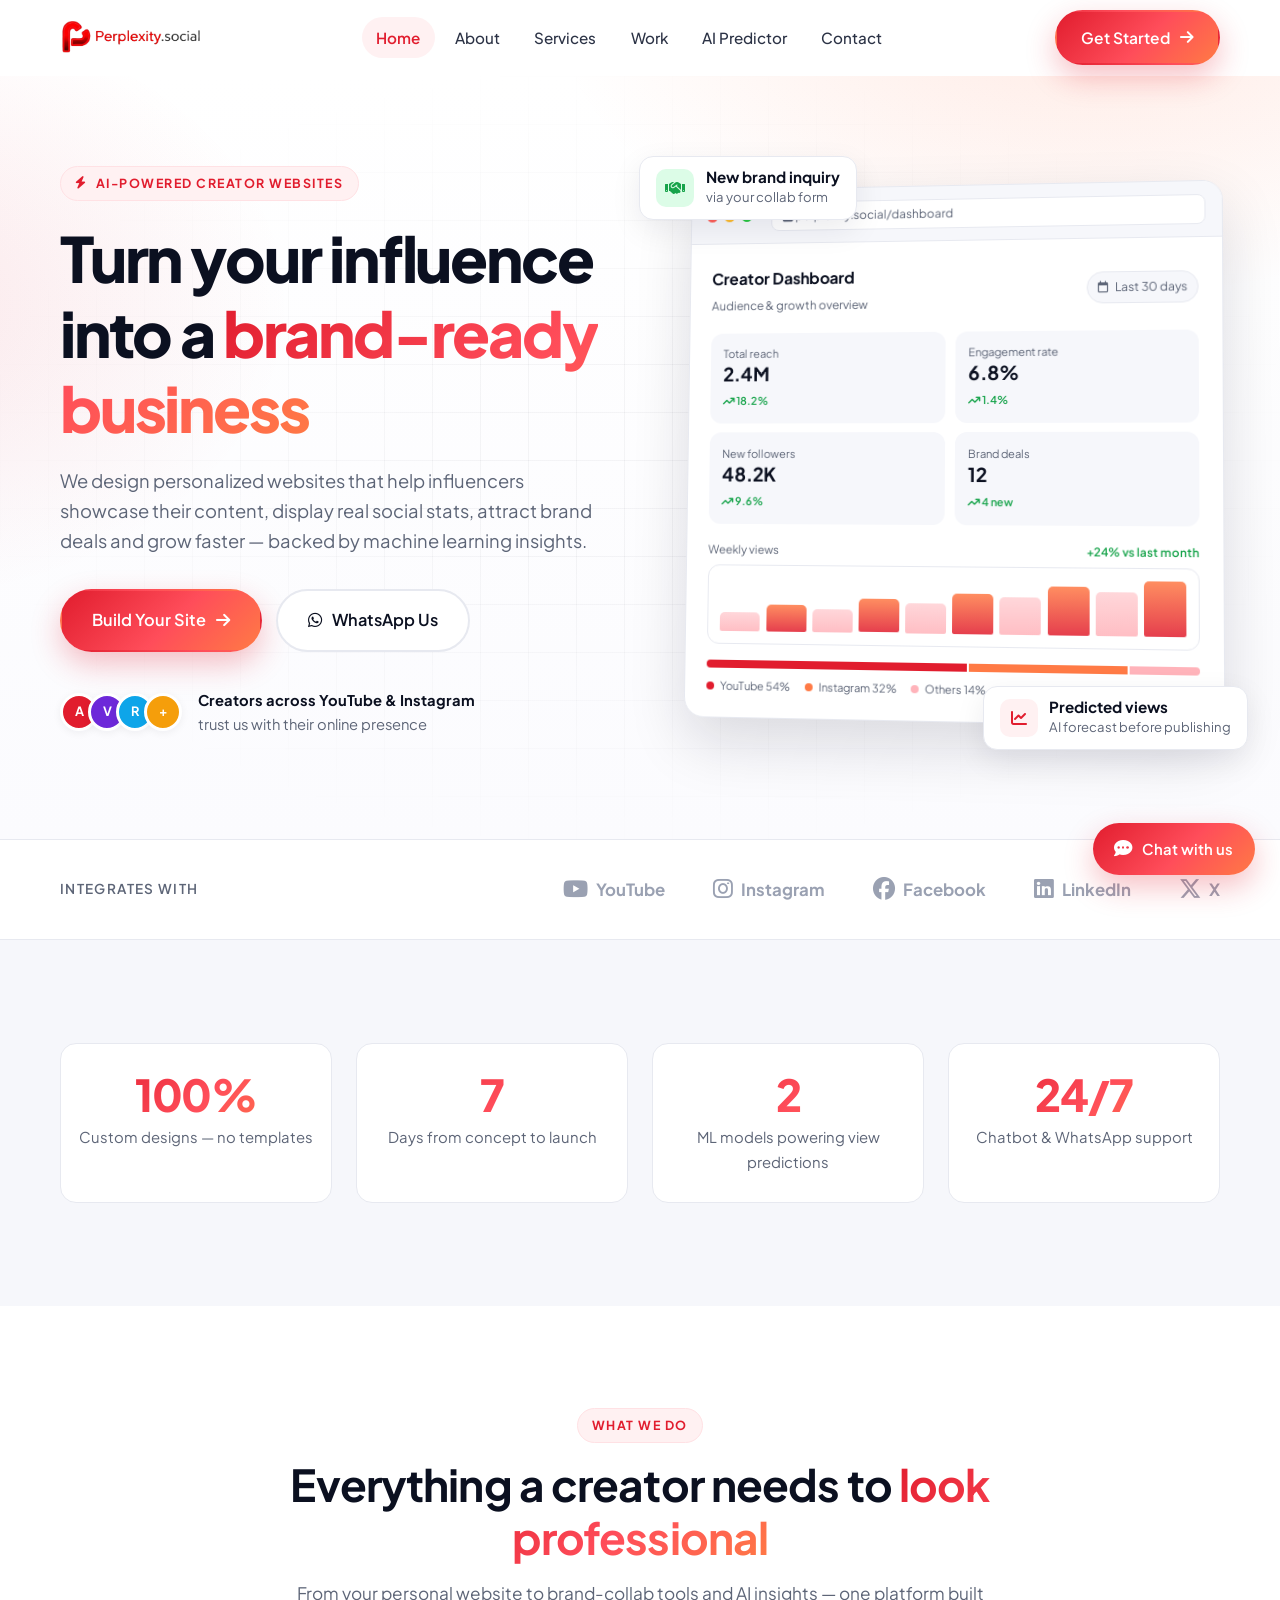
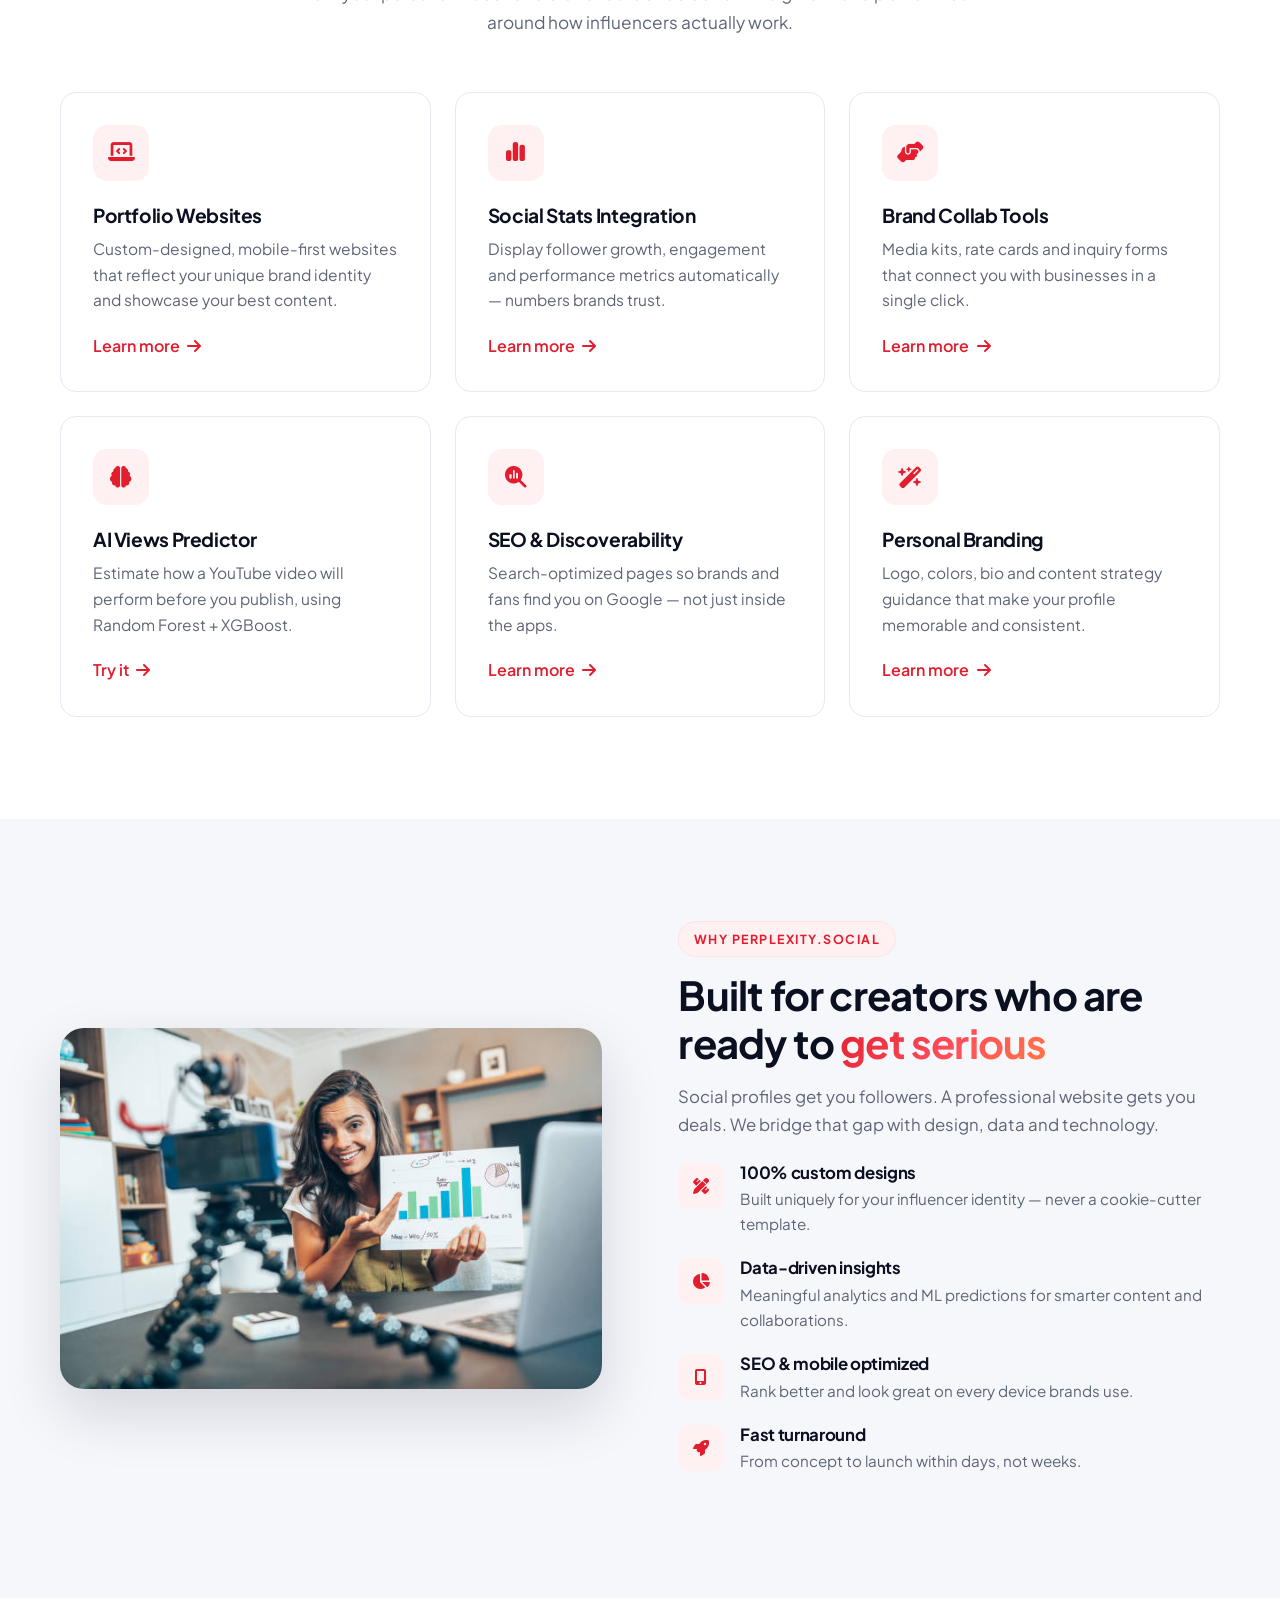
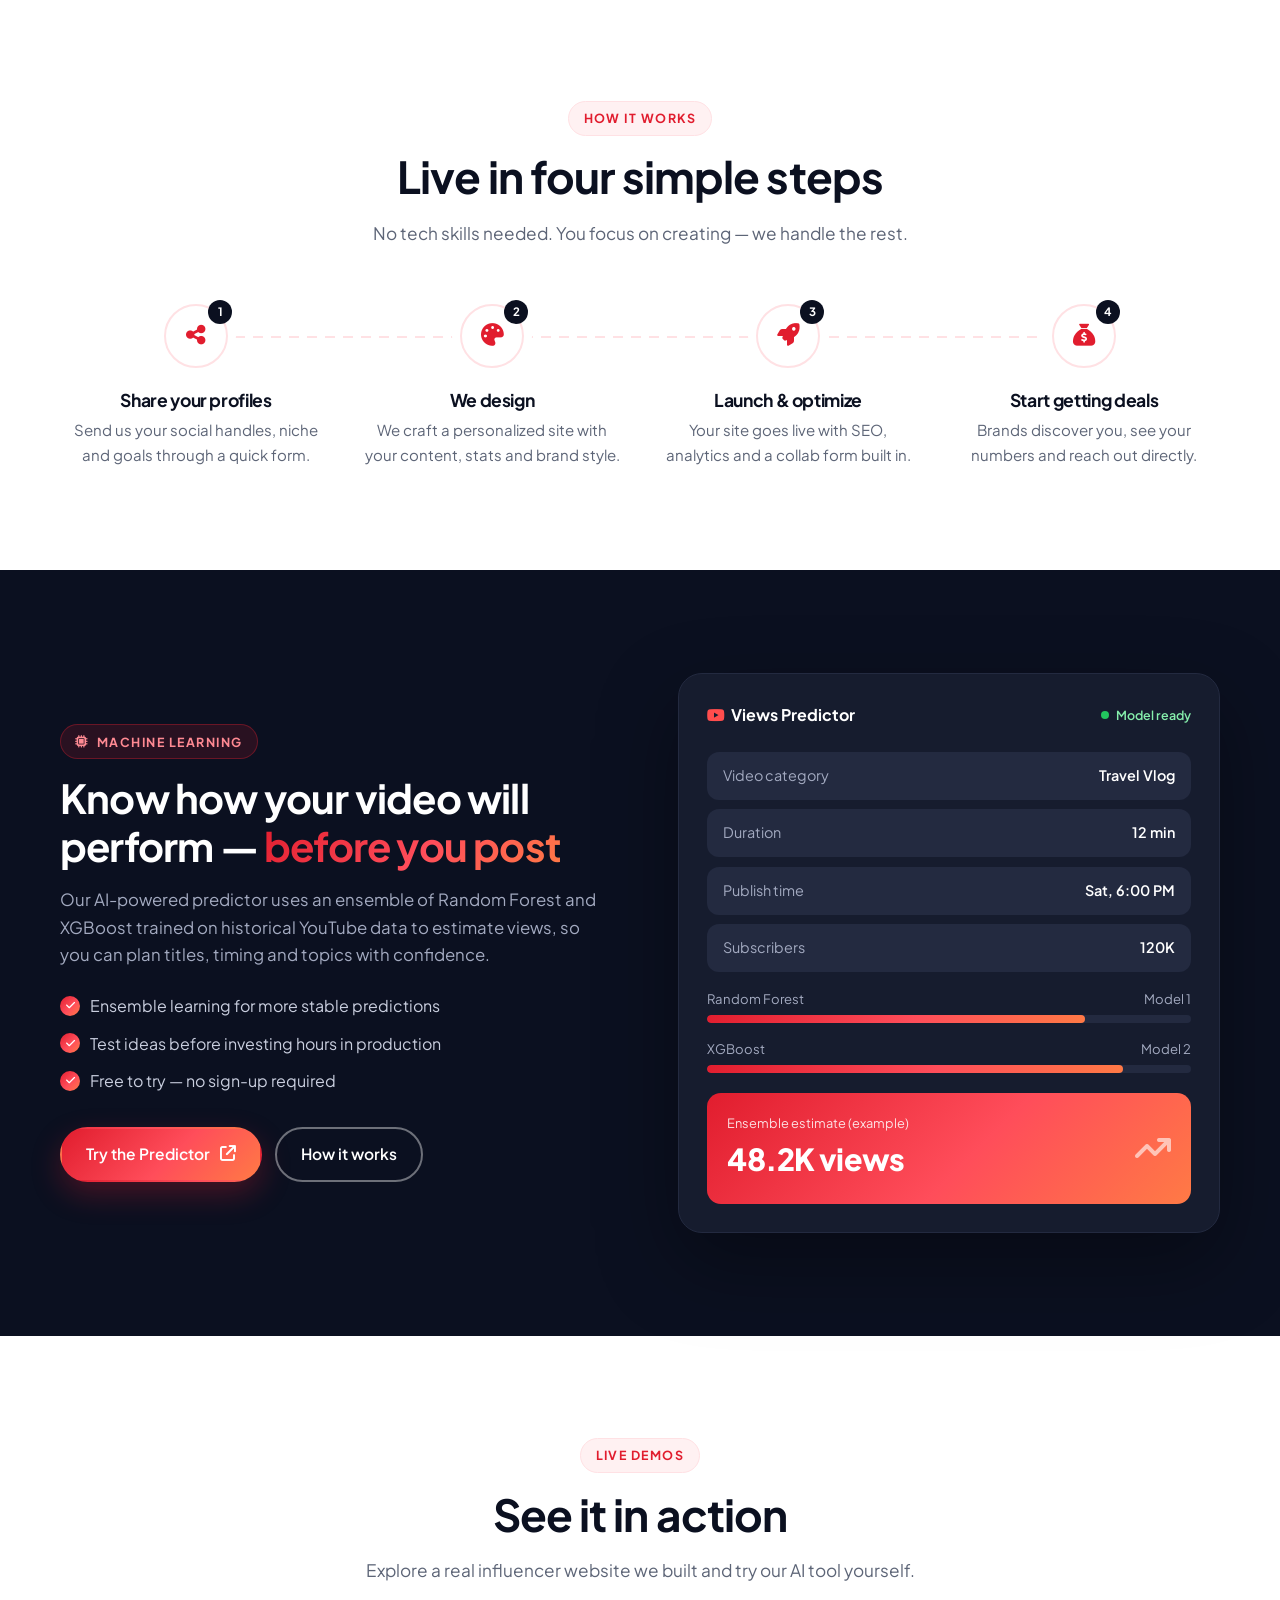
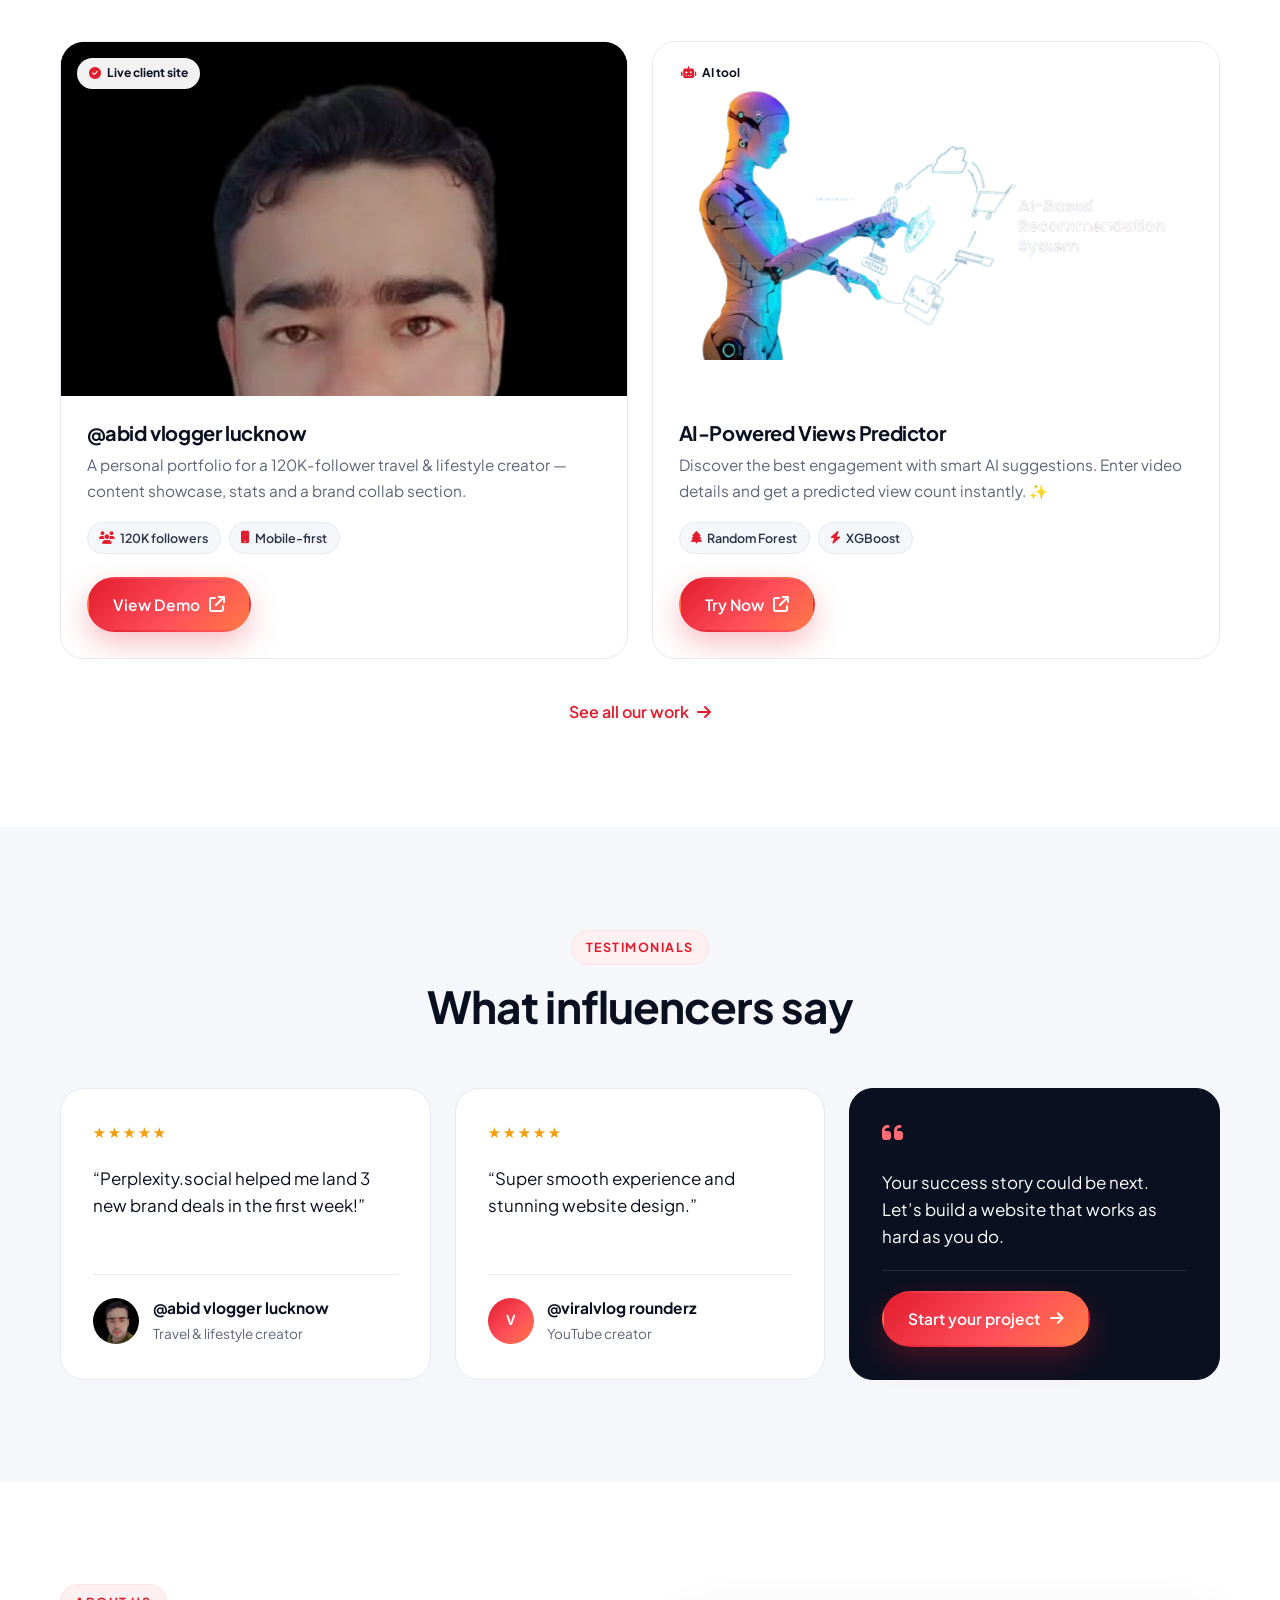
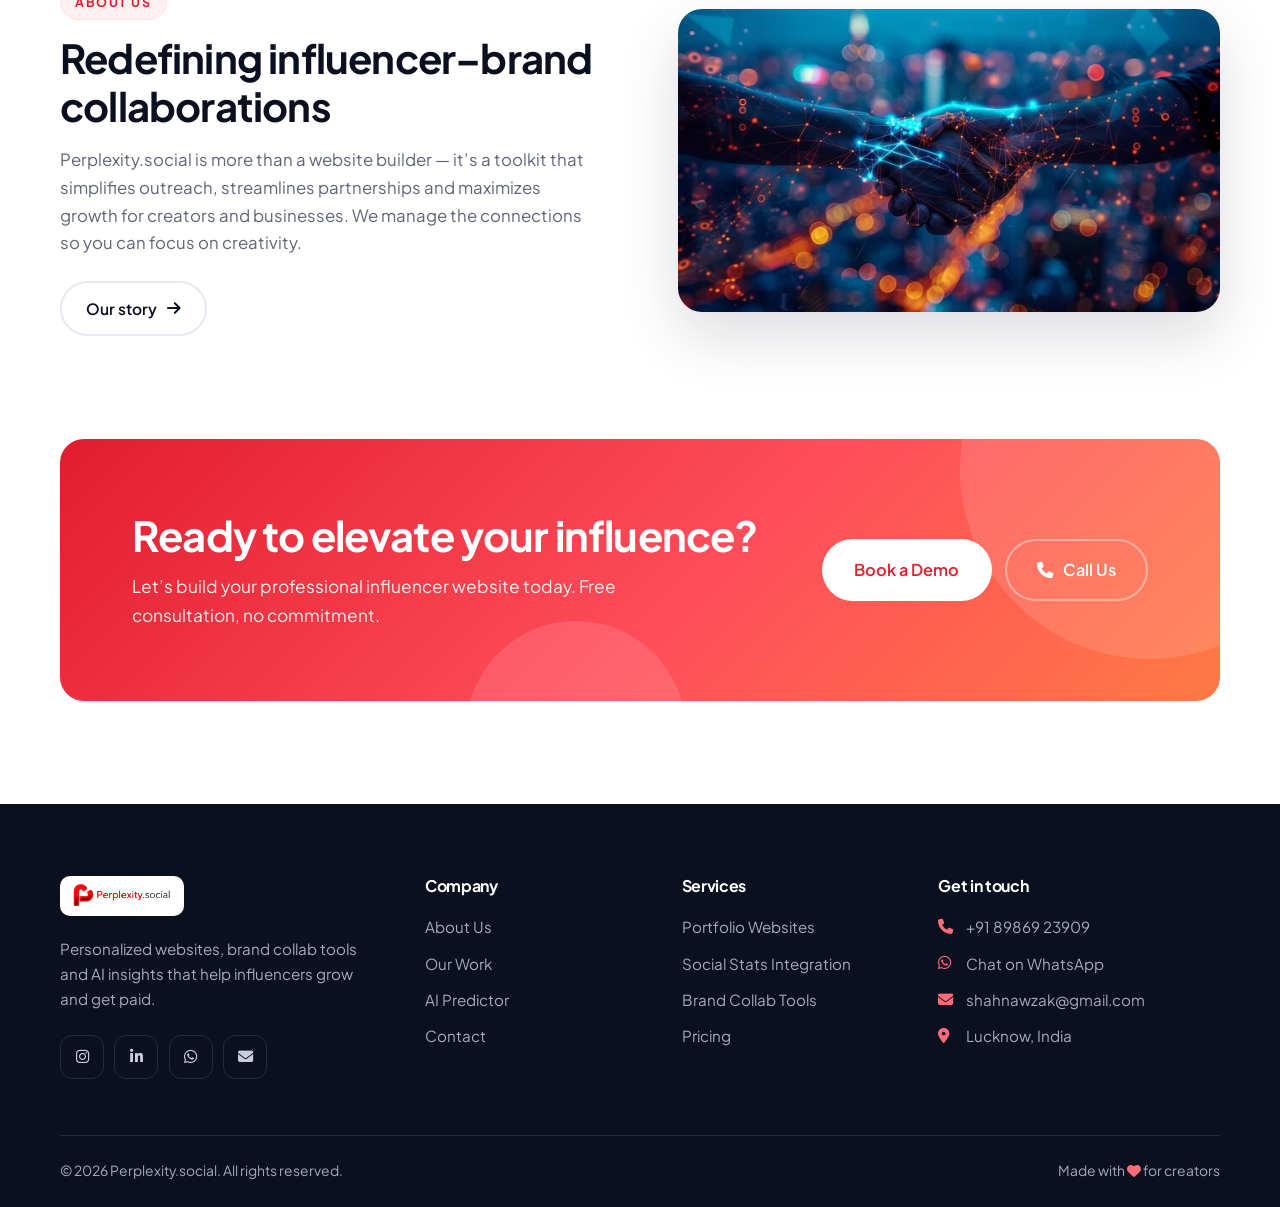
==== commit 019bb0a7: "Replace hero profile mockup with creator analytics dashboard Co-Authored-By: Claude Opus 5.5 <norepl" ====
--- a/index.html
+++ b/index.html
@@ -67,22 +67,39 @@
           <div class="mock">
             <div class="mock__bar">
               <i></i><i></i><i></i>
-              <div class="mock__url"><i class="fa-solid fa-lock"></i> abidvlogger.netlify.app</div>
+              <div class="mock__url"><i class="fa-solid fa-lock"></i> perplexity.social/dashboard</div>
             </div>
             <div class="mock__body">
-              <div class="mock__cover"></div>
-              <div class="mock__profile">
-                <img class="mock__avatar" src="assets/images/abid_pic.jpg" alt="">
-                <div class="mock__name">
-                  <strong>@abid vlogger lucknow</strong>
-                  <span>Travel &amp; lifestyle creator</span>
-                </div>
+              <div class="mock__head">
+                <div>
+                  <strong>Creator Dashboard</strong>
+                  <span>Audience &amp; growth overview</span>
+                </div>
+                <span class="mock__pill"><i class="fa-regular fa-calendar"></i> Last 30 days</span>
               </div>
               <div class="mock__stats">
-                <div class="mock__stat"><strong>120K</strong><span>Followers</span></div>
-                <div class="mock__stat"><strong>3</strong><span>New deals</span></div>
-                <div class="mock__stat"><strong>Live</strong><span>Media kit</span></div>
+                <div class="mock__stat">
+                  <span>Total reach</span>
+                  <strong>2.4M</strong>
+                  <em class="mock__trend"><i class="fa-solid fa-arrow-trend-up"></i> 18.2%</em>
+                </div>
+                <div class="mock__stat">
+                  <span>Engagement rate</span>
+                  <strong>6.8%</strong>
+                  <em class="mock__trend"><i class="fa-solid fa-arrow-trend-up"></i> 1.4%</em>
+                </div>
+                <div class="mock__stat">
+                  <span>New followers</span>
+                  <strong>48.2K</strong>
+                  <em class="mock__trend"><i class="fa-solid fa-arrow-trend-up"></i> 9.6%</em>
+                </div>
+                <div class="mock__stat">
+                  <span>Brand deals</span>
+                  <strong>12</strong>
+                  <em class="mock__trend"><i class="fa-solid fa-arrow-trend-up"></i> 4 new</em>
+                </div>
               </div>
+              <div class="mock__label"><span>Weekly views</span><span>+24% vs last month</span></div>
               <div class="mock__chart">
                 <span style="height:35%;animation-delay:.1s"></span>
                 <span style="height:50%;animation-delay:.15s"></span>
@@ -94,6 +111,18 @@
                 <span style="height:88%;animation-delay:.45s"></span>
                 <span style="height:80%;animation-delay:.5s"></span>
                 <span style="height:100%;animation-delay:.55s"></span>
+              </div>
+              <div class="mock__split">
+                <div class="mock__split-bar">
+                  <span style="width:54%"></span>
+                  <span style="width:32%"></span>
+                  <span style="width:14%"></span>
+                </div>
+                <div class="mock__split-legend">
+                  <span><i></i> YouTube 54%</span>
+                  <span><i></i> Instagram 32%</span>
+                  <span><i></i> Others 14%</span>
+                </div>
               </div>
             </div>
           </div>
--- a/assets/css/style.css
+++ b/assets/css/style.css
@@ -534,57 +534,39 @@
   padding: 1.4rem;
 }
 
-.mock__cover {
-  height: 92px;
-  border-radius: 14px;
-  background: var(--gradient);
-  position: relative;
-  overflow: hidden;
-}
-
-.mock__cover::after {
-  content: "";
-  position: absolute;
-  inset: 0;
-  background: radial-gradient(circle at 80% 20%, rgba(255, 255, 255, 0.35), transparent 50%);
-}
-
-.mock__profile {
-  display: flex;
-  align-items: flex-end;
-  gap: 0.9rem;
-  margin: -34px 0 1.1rem 1rem;
-  position: relative;
-}
-
-.mock__avatar {
-  width: 72px;
-  height: 72px;
-  border-radius: 50%;
-  border: 4px solid #fff;
-  object-fit: cover;
-  background: #ddd;
-  box-shadow: var(--shadow-sm);
-}
-
-.mock__name {
-  padding-bottom: 0.3rem;
-}
-
-.mock__name strong {
+.mock__head {
+  display: flex;
+  align-items: center;
+  justify-content: space-between;
+  gap: 0.75rem;
+  margin-bottom: 1rem;
+}
+
+.mock__head strong {
   display: block;
   color: var(--ink);
   font-size: 1rem;
 }
 
-.mock__name span {
-  font-size: 0.78rem;
+.mock__head span {
+  font-size: 0.75rem;
   color: var(--muted);
+}
+
+.mock__pill {
+  display: inline-flex;
+  align-items: center;
+  gap: 0.35rem;
+  white-space: nowrap;
+  padding: 0.3rem 0.65rem;
+  border-radius: 999px;
+  border: 1px solid var(--line);
+  background: var(--bg-soft);
 }
 
 .mock__stats {
   display: grid;
-  grid-template-columns: repeat(3, 1fr);
+  grid-template-columns: repeat(2, 1fr);
   gap: 0.6rem;
   margin-bottom: 1rem;
 }
@@ -592,19 +574,76 @@
 .mock__stat {
   background: var(--bg-soft);
   border-radius: 12px;
-  padding: 0.7rem;
-  text-align: center;
+  padding: 0.7rem 0.8rem;
+}
+
+.mock__stat span {
+  display: block;
+  font-size: 0.7rem;
+  color: var(--muted);
 }
 
 .mock__stat strong {
   display: block;
   color: var(--ink);
-  font-size: 1.05rem;
-}
-
-.mock__stat span {
+  font-size: 1.2rem;
+  line-height: 1.3;
+}
+
+.mock__trend {
+  font-style: normal;
+  font-size: 0.68rem;
+  font-weight: 600;
+  color: var(--success);
+}
+
+.mock__label {
+  display: flex;
+  justify-content: space-between;
+  font-size: 0.72rem;
+  color: var(--muted);
+  margin-bottom: 0.4rem;
+}
+
+.mock__label span:last-child {
+  color: var(--success);
+  font-weight: 600;
+}
+
+.mock__split {
+  margin-top: 1rem;
+}
+
+.mock__split-bar {
+  display: flex;
+  height: 8px;
+  border-radius: 999px;
+  overflow: hidden;
+  gap: 2px;
+}
+
+.mock__split-bar span:nth-child(1),
+.mock__split-legend span:nth-child(1) i { background: #e11d2e; }
+.mock__split-bar span:nth-child(2),
+.mock__split-legend span:nth-child(2) i { background: #ff7a45; }
+.mock__split-bar span:nth-child(3),
+.mock__split-legend span:nth-child(3) i { background: #ffb3ba; }
+
+.mock__split-legend {
+  display: flex;
+  flex-wrap: wrap;
+  gap: 0.4rem 0.9rem;
+  margin-top: 0.5rem;
   font-size: 0.7rem;
   color: var(--muted);
+}
+
+.mock__split-legend i {
+  display: inline-block;
+  width: 8px;
+  height: 8px;
+  border-radius: 50%;
+  margin-right: 0.25rem;
 }
 
 .mock__chart {
@@ -665,8 +704,8 @@
   flex-shrink: 0;
 }
 
-.float-badge--1 { top: 18%; left: -42px; }
-.float-badge--2 { bottom: 10%; right: -28px; animation-delay: -2.5s; }
+.float-badge--1 { top: -26px; left: -42px; }
+.float-badge--2 { bottom: -30px; right: -28px; animation-delay: -2.5s; }
 
 .ico--green { background: #dcfce7; color: var(--success); }
 .ico--brand { background: var(--brand-50); color: var(--brand); }
